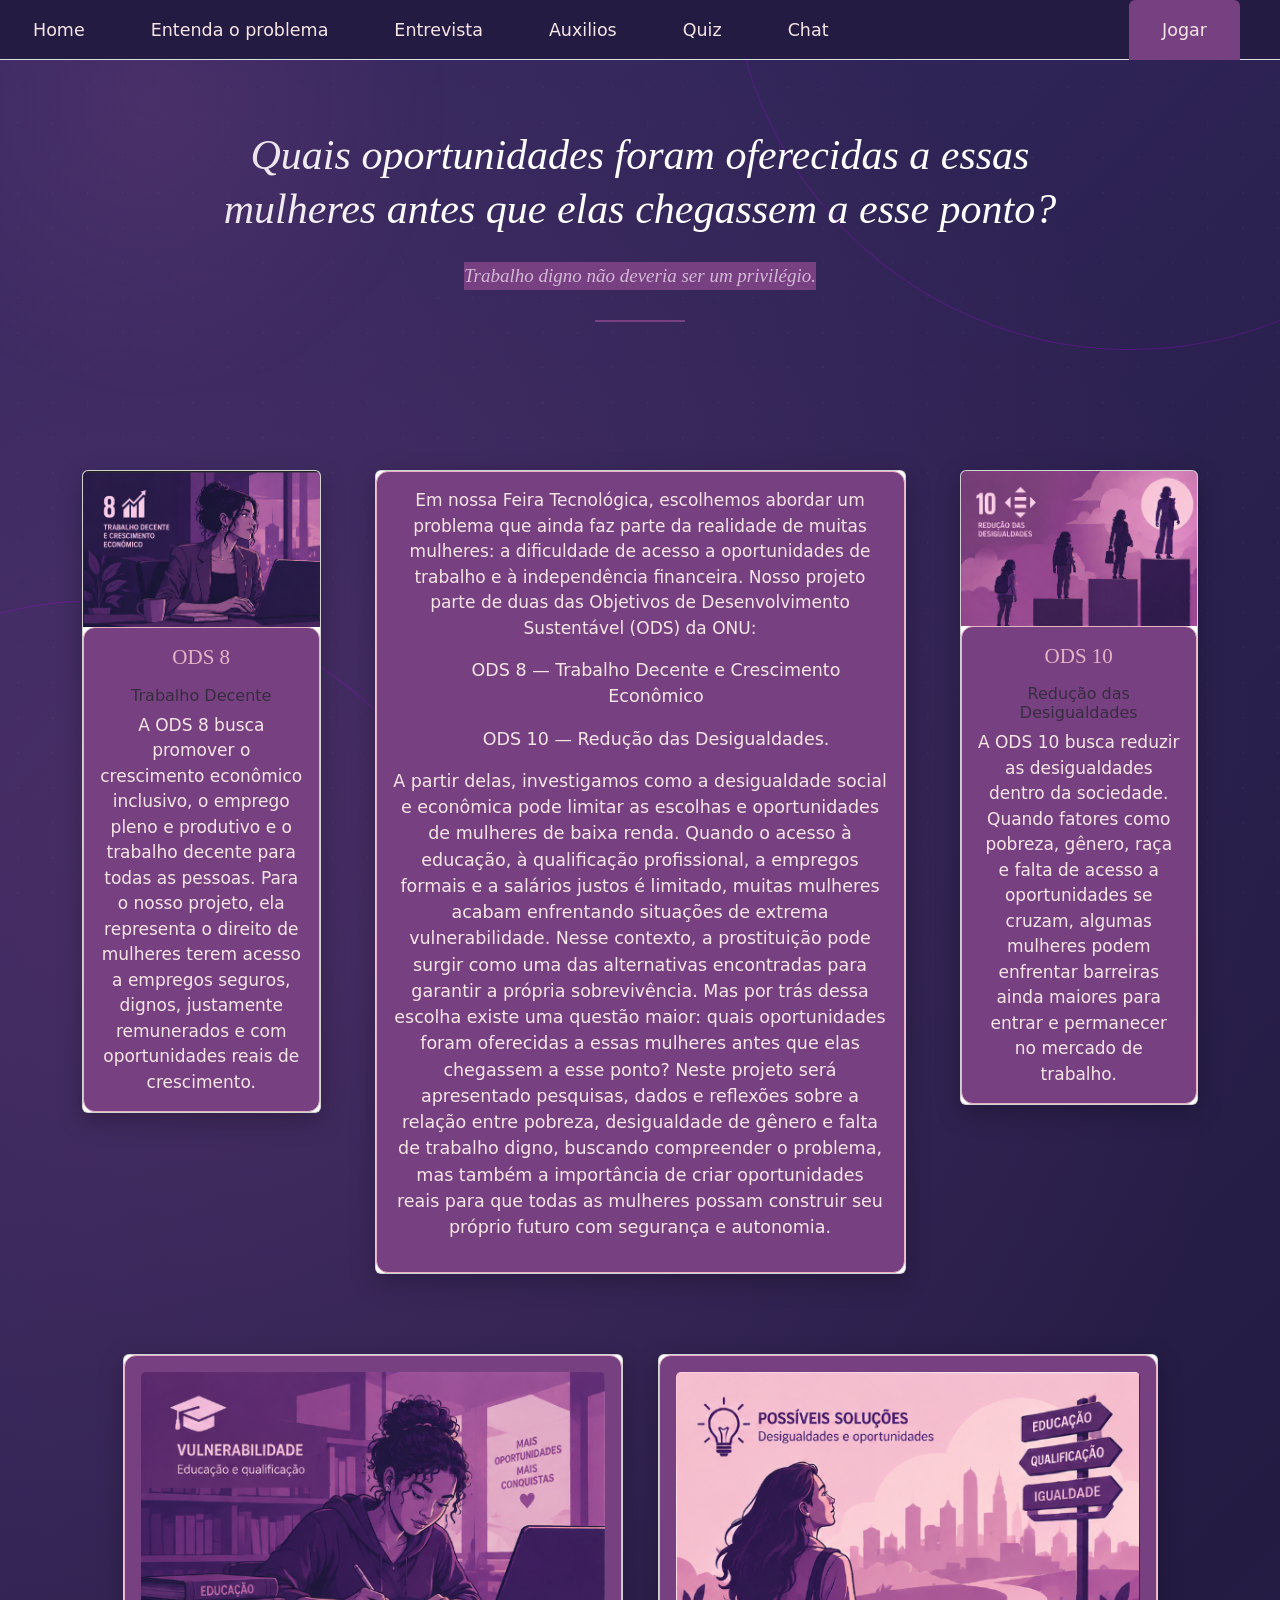
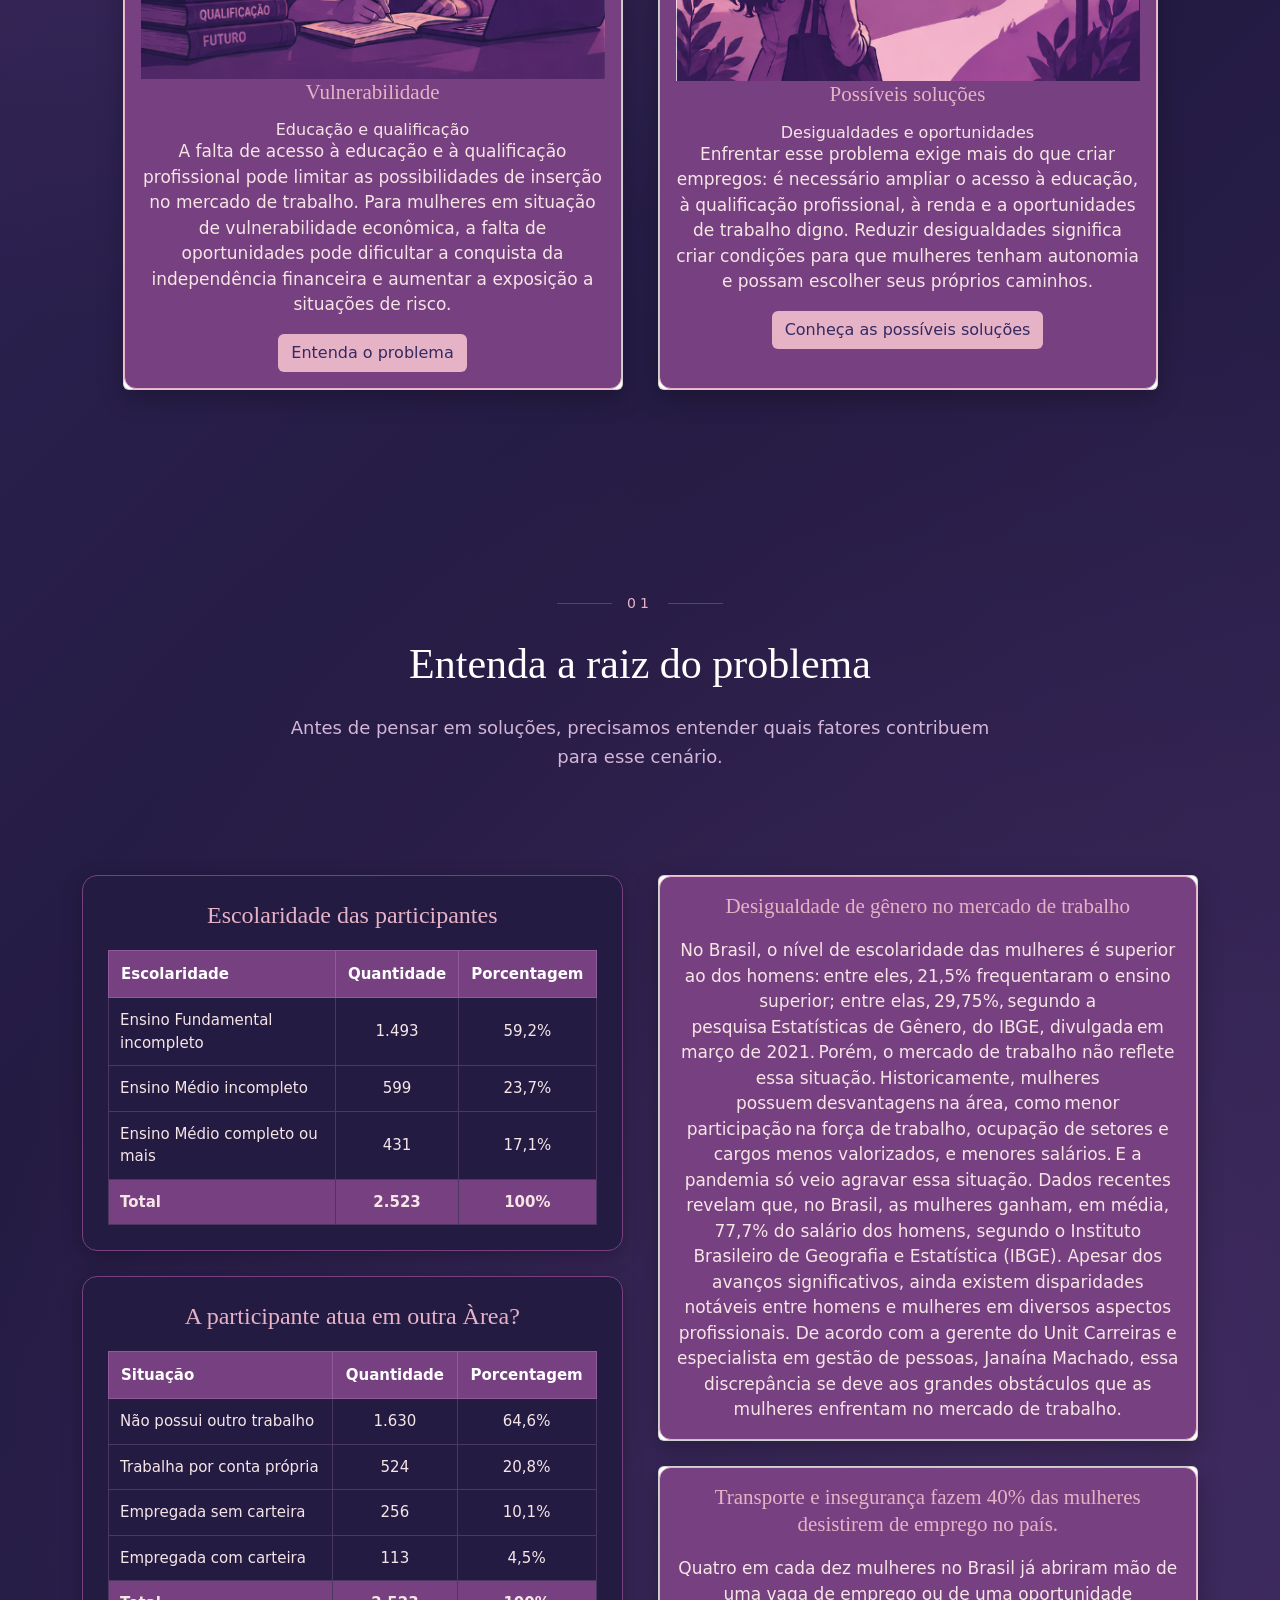
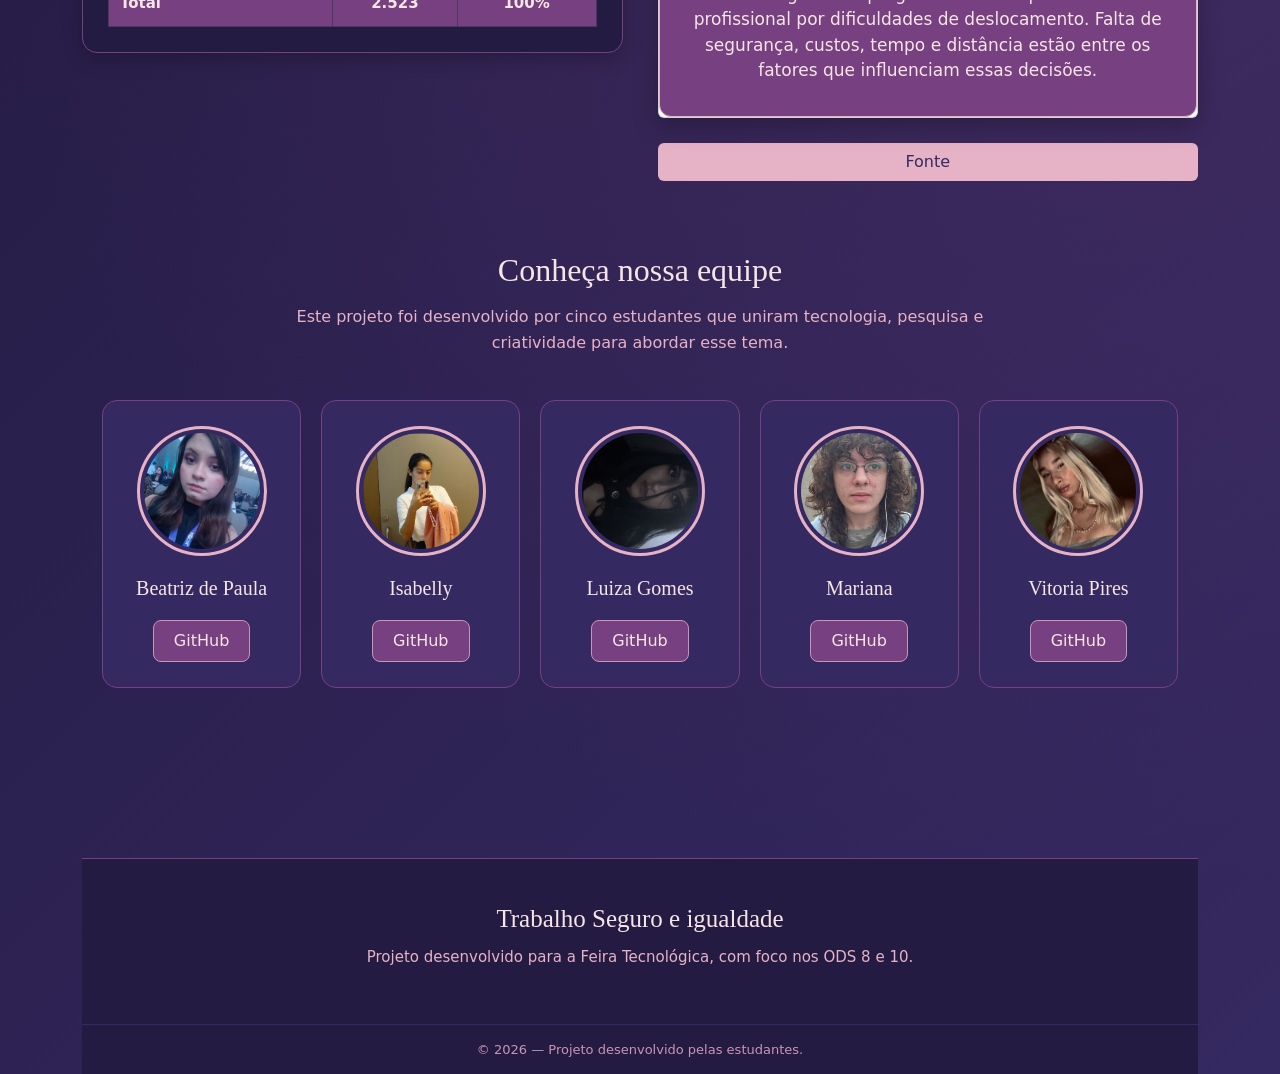
==== index.html @ 7e8d18e2 "finalizadochat" ====
<!DOCTYPE html>
<html lang="pt-BR">

<head>
    <meta charset="UTF-8">
    <meta name="viewport" content="width=device-width, initial-scale=1.0">
    <link href="https://cdn.jsdelivr.net/npm/bootstrap@5.3.8/dist/css/bootstrap.min.css" rel="stylesheet"
        integrity="sha384-sRIl4kxILFvY47J16cr9ZwB07vP4J8+LH7qKQnuqkuIAvNWLzeN8tE5YBujZqJLB" crossorigin="anonymous">
    <link rel="stylesheet" href="style.css">
    <title>Além da escolha</title>
    <link rel="shortcut icon" href="img/icon.png" type="image/x-icon">
</head>

<body>
    <!-- isso faz parte do bakcground-->
    <div class="background-lines"></div>
    <ul class="nav nav-tabs">
        <li class="nav-item">
            <a class="nav-link" aria-current="page" href="index.html">Home</a>
        </li>
        <li class="nav-item">
            <a class="nav-link" href="#entenda-problema"> Entenda o problema</a>
        </li>
        <li class="nav-item">
            <a class="nav-link" href="entrevista.html"> Entrevista</a>
        </li>
         <li class="nav-item">
            <a class="nav-link" href="auxilio.html"> Auxilios</a>
        </li>
        <li class="nav-item">
            <a class="nav-link" href="quiz.html">Quiz</a>
        </li>
        <li class="nav-item">
            <a class="nav-link" href="chat.php">Chat</a>
        </li>

        <a class=" nav-link btn-jogo" href="jogo.html">Jogar</a>
    </ul>

    <!--FRASE DE IMPACTO-->
    <section class="frase-impacto">

        <p>
            Quais oportunidades foram oferecidas a essas mulheres
            antes que elas chegassem a esse ponto?
        </p>

        <span>
            Trabalho digno não deveria ser um privilégio.
        </span>

    </section>


    <div class="container text-center marginup">
        <div class="row">
            <div class="col">

                <div class="card" style="width: 18rem;">
                    <img src="img/ods8.png" class="card-img-top" alt="...">
                    <div class="card-body">
                        <h5 class="card-title">ODS 8</h5>
                        <h6 class="card-subtitle mb-2 text-body-secondary"> Trabalho Decente</h6>
                        <p class="card-text">A ODS 8 busca promover o crescimento econômico inclusivo, o emprego pleno e
                            produtivo e o trabalho decente para todas as pessoas. Para o nosso projeto, ela representa o
                            direito de mulheres terem acesso a empregos seguros, dignos, justamente remunerados e com
                            oportunidades reais de crescimento.</p>
                    </div>
                </div>
            </div>
            <div class="col">

                <div class="card" style="width: 18rem;">
                    <img src="img/ods10.png" class="card-img-top" alt="...">
                    <div class="card-body">
                        <h5 class="card-title">ODS 10</h5>
                        <h6 class="card-subtitle mb-2 text-body-secondary"> Redução das Desigualdades</h6>
                        <p class="card-text">A ODS 10 busca reduzir as desigualdades dentro da sociedade. Quando fatores
                            como pobreza, gênero, raça e falta de acesso a oportunidades se cruzam, algumas mulheres
                            podem enfrentar barreiras ainda maiores para entrar e permanecer no mercado de trabalho.</p>
                    </div>
                </div>
            </div>

            <div class="col-6">
                <div class="card">
                    <div class="card-body">

                        <p class="card-text">

                            Em nossa Feira Tecnológica, escolhemos abordar um problema que ainda faz parte da realidade
                            de muitas mulheres: a dificuldade de acesso a oportunidades de trabalho e à independência
                            financeira.

                            Nosso projeto parte de duas das Objetivos de Desenvolvimento Sustentável (ODS) da ONU:
                        <ul>ODS 8 — Trabalho Decente e Crescimento Econômico</ul>
                        <ul> ODS 10 — Redução das Desigualdades.</ul>

                        A partir delas, investigamos como a desigualdade social e econômica pode limitar as escolhas e
                        oportunidades de mulheres de baixa renda.

                        Quando o acesso à educação, à qualificação profissional, a empregos formais e a salários justos
                        é limitado, muitas mulheres acabam enfrentando situações de extrema vulnerabilidade. Nesse
                        contexto, a prostituição pode surgir como uma das alternativas encontradas para garantir a
                        própria sobrevivência.

                        Mas por trás dessa escolha existe uma questão maior: quais oportunidades foram oferecidas a
                        essas mulheres antes que elas chegassem a esse ponto?

                        Neste projeto será apresentado pesquisas, dados e reflexões sobre a relação entre pobreza,
                        desigualdade de gênero e falta de trabalho digno, buscando compreender o problema, mas também a
                        importância de criar oportunidades reais para que todas as mulheres possam construir seu próprio
                        futuro com segurança e autonomia.

                        </p>

                    </div>
                </div>
            </div>
        </div>


        <section class="secao-problema"> <!-- CARDS ENTENDA O PROBLEMA -->

            <div class="problema-container">

                <div class="card card-problema">
                    <div class="card-body">
                        <img src="img/vulnerabilidade.png" class="card-img-top" alt="...">

                        <h5 class="card-title">
                            Vulnerabilidade
                        </h5>

                        <h6 class="card-subtitle">
                            Educação e qualificação
                        </h6>

                        <p class="card-text">
                            A falta de acesso à educação e à qualificação
                            profissional pode limitar as possibilidades de
                            inserção no mercado de trabalho.

                            Para mulheres em situação de vulnerabilidade
                            econômica, a falta de oportunidades pode dificultar
                            a conquista da independência financeira e aumentar
                            a exposição a situações de risco.
                        </p>

                        <a href="#entenda-problema" class="btn">Entenda o problema</a>

                    </div>
                </div>


                <div class="card card-problema">
                    <div class="card-body">
                        <img src="img/solução.png" class="card-img-top" alt="...">

                        <h5 class="card-title">
                            Possíveis soluções
                        </h5>

                        <h6 class="card-subtitle">
                            Desigualdades e oportunidades
                        </h6>

                        <p class="card-text">
                            Enfrentar esse problema exige mais do que criar
                            empregos: é necessário ampliar o acesso à educação,
                            à qualificação profissional, à renda e a oportunidades
                            de trabalho digno.

                            Reduzir desigualdades significa criar condições para
                            que mulheres tenham autonomia e possam escolher seus
                            próprios caminhos.
                        </p>
                        <a href="auxilio.html" class="btn">Conheça as possíveis soluções</a>

                    </div>
                </div>

            </div>

        </section>



        <section id="entenda-problema" class="inicio-problema">

            <div class="marcador-problema">
                <span>01</span>
            </div>

            <h2>Entenda a raiz do problema</h2>

            <p>
                Antes de pensar em soluções, precisamos entender
                quais fatores contribuem para esse cenário.
            </p>

        </section>

        <section class="entenda-problema">

            <div class="area-dados">

                <div class="tabelas-container">

                    <div class="tabela-dados">
                        <h3>Escolaridade das participantes</h3>

                        <table>
                            <thead>
                                <tr>
                                    <th>Escolaridade</th>
                                    <th>Quantidade</th>
                                    <th>Porcentagem</th>
                                </tr>
                            </thead>

                            <tbody>
                                <tr>
                                    <td>Ensino Fundamental incompleto</td>
                                    <td>1.493</td>
                                    <td>59,2%</td>
                                </tr>

                                <tr>
                                    <td>Ensino Médio incompleto</td>
                                    <td>599</td>
                                    <td>23,7%</td>
                                </tr>

                                <tr>
                                    <td>Ensino Médio completo ou mais</td>
                                    <td>431</td>
                                    <td>17,1%</td>
                                </tr>

                                <tr class="total">
                                    <td><strong>Total</strong></td>
                                    <td><strong>2.523</strong></td>
                                    <td><strong>100%</strong></td>
                                </tr>
                            </tbody>
                        </table>
                    </div>

                    <div class="tabela-dados">
                        <h3>A participante atua em outra Àrea?</h3>

                        <table>
                            <thead>
                                <tr>
                                    <th>Situação</th>
                                    <th>Quantidade</th>
                                    <th>Porcentagem</th>
                                </tr>
                            </thead>

                            <tbody>
                                <tr>
                                    <td>Não possui outro trabalho</td>
                                    <td>1.630</td>
                                    <td>64,6%</td>
                                </tr>

                                <tr>
                                    <td>Trabalha por conta própria</td>
                                    <td>524</td>
                                    <td>20,8%</td>
                                </tr>

                                <tr>
                                    <td>Empregada sem carteira</td>
                                    <td>256</td>
                                    <td>10,1%</td>
                                </tr>

                                <tr>
                                    <td>Empregada com carteira</td>
                                    <td>113</td>
                                    <td>4,5%</td>
                                </tr>

                                <tr class="total">
                                    <td><strong>Total</strong></td>
                                    <td><strong>2.523</strong></td>
                                    <td><strong>100%</strong></td>
                                </tr>
                            </tbody>
                        </table>

                    </div>


                </div>


                <div class="cards-container">

                    <div class="card">

                        <div class="card-body">
                            <h5 class="card-title">Desigualdade de gênero no mercado de trabalho</h5>
                            <p class="card-text">No Brasil, o nível de escolaridade das mulheres é superior ao dos homens: entre eles, 21,5% frequentaram o ensino superior; entre elas, 29,75%, segundo a pesquisa Estatísticas de Gênero, do IBGE, divulgada em março de 2021. Porém, o mercado de trabalho não reflete essa situação. Historicamente, mulheres possuem desvantagens na área, como menor participação na força de trabalho, ocupação de setores e cargos menos valorizados, e menores salários. E a pandemia só veio agravar essa situação. Dados recentes revelam que, no Brasil, as mulheres ganham, em média, 77,7% do salário dos homens, segundo o Instituto Brasileiro de Geografia e Estatística (IBGE). Apesar dos avanços significativos, ainda existem disparidades notáveis entre homens e mulheres em diversos aspectos profissionais. De acordo com a gerente do Unit Carreiras e especialista em gestão de pessoas, Janaína Machado, essa discrepância se deve aos grandes obstáculos que as mulheres enfrentam no mercado de trabalho.
                            </p>




                        </div>

                    </div>


                    <div class="card">

                        <div class="card-body">
                            <h5 class="card-title">Transporte e insegurança fazem 40% das mulheres desistirem de emprego no país.</h5>
                            <p class="card-text">
Quatro em cada dez mulheres no Brasil já abriram mão de uma vaga de emprego ou de uma oportunidade profissional por dificuldades de deslocamento. Falta de segurança, custos, tempo e distância estão entre os fatores que influenciam essas decisões.
                            </p>
                            <p class="card-text">
                                
                            </p>

                        </div>

                    </div>
                    <a class="btn"
                        href="https://feac.org.br/desigualdade-genero-mercado-trabalho/">Fonte</a>

                </div>

            </div>



        </section>

        <section class="devs">

            <div class="devs-titulo">
                <h2>Conheça nossa equipe</h2>
                <p>
                    Este projeto foi desenvolvido por cinco estudantes que uniram
                    tecnologia, pesquisa e criatividade para abordar esse tema.
                </p>
            </div>

            <div class="devs-container">

                <!-- DEV 1 -->
                <div class="dev-card">
                    <img src="img/bia.jpg" alt="">

                    <h3>Beatriz de Paula</h3>

                    <a href="https://github.com/biadepaulav" target="_blank" class="github-btn">
                        GitHub
                    </a>
                </div>



                <!-- DEV 2 -->
                <div class="dev-card">
                    <img src="img/belly.PNG" alt="">

                    <h3>Isabelly</h3>

                    <a href="https://github.com/isabellyBS" target="_blank" class="github-btn">
                        GitHub
                    </a>
                </div>


                <!-- DEV 3 -->
                <div class="dev-card">
                    <img src="img/eu.PNG" alt="">

                    <h3>Luiza Gomes</h3>

                    <a href="https://github.com/luizagomes1008" target="_blank" class="github-btn">
                        GitHub
                    </a>
                </div>


                <!-- DEV 4 -->
                <div class="dev-card">
                    <img src="img/1000113112.jpg" alt="">

                    <h3>Mariana</h3>

                    <a href="https://github.com/MariCSilva" target="_blank" class="github-btn">
                        GitHub
                    </a>
                </div>


                <!-- DEV 5 -->
                <div class="dev-card">
                    <img src="img/IMG_9722.jpeg" alt="">

                    <h3>Vitoria Pires</h3>

                    <a href="https://github.com/vihhpires" target="_blank" class="github-btn">
                        GitHub
                    </a>
                </div>


            </div>

        </section>

        <script src="https://cdn.jsdelivr.net/npm/bootstrap@5.3.8/dist/js/bootstrap.bundle.min.js"></script>
       
</body>
<footer class="footer">

    <div class="footer-conteudo">

        <h3>Trabalho Seguro e igualdade</h3>

        <p>
            Projeto desenvolvido para a Feira Tecnológica,
            com foco nos ODS 8 e 10.
        </p>



    </div>

    <div class="footer-final">
        <p>© 2026 — Projeto desenvolvido pelas estudantes.</p>
    </div>

</footer>

</html>
---- style.css ----
/* FRASE DE IMPACTO */
p.card-text{
    font-size: 17px !important;
}
.frase-impacto {
    font-family:Georgia, 'Times New Roman', Times, serif;
    font-style: italic;
    min-height: 50vh;

    display: flex;
    flex-direction: column;
    justify-content: center;
    align-items: center;

    text-align: center;
    padding: 40px 20px;

    animation: entrada 3.5s ease;
}

.frase-impacto p {
    max-width: 900px;

    font-size: 42px;
    line-height: 1.3;

    color: #ffffff;

    margin: 0;
}

.frase-impacto::after {
    content: "";

    width: 90px;
    height: 2px;

    background: #774181;

    margin-top: 30px;

    animation: linha 1.5s ease;
}

.entrevista{
    justify-content: center;
    align-items: center;
    padding-left: 23%;
    padding-top: 5%;
    width: 100%;
}

@keyframes entrada {

    from {
        opacity: 0;
        transform: translateY(40px);
    }

    to {
        opacity: 1;
        transform: translateY(0);
    }

}

@keyframes linha {

    from {
        width: 0;
        opacity: 0;
    }

    to {
        width: 90px;
        opacity: 1;
    }

}
.frase-impacto span {
    background-color: #774181;
    margin-top: 25px;

    font-size: 19px;
    color: #d4b6d8;

    opacity: 0;

    animation: aparecerSubtitulo 1s ease forwards;
    animation-delay: 0.8s;
}

@keyframes aparecerSubtitulo {

    from {
        opacity: 0;
    }

    to {
        opacity: 1;
    }

}

/*.......*/
/* =========================
   RESPONSIVIDADE DOS CARDS, OBS: TA TENSO MANO, O BOOTSTRAP DEIXAVA QUEBRAR, DEIXAVA UM GAP ENORME, ENTAO DEI IMPORTANCIA AOS ROW, SE FOR NECESARIO PODEM MUDAR MENINAS */

.row {
    display: grid;

    grid-template-columns: repeat(4, 1fr);

    gap: 30px;

    align-items: start;
}


/* Cards laterais */

.row > .col {
    width: 100%;
    display: flex;
    justify-content: center;
}


/* CARD CENTRAL */

.row > .col-6 {
    width: 100%;

    grid-column: 2 / 4;
    grid-row: 1 / 3;

    display: flex;
    justify-content: center;
}


/* Faz os cards ocuparem todo o espaço disponível */

.row > .col .card {
    width: 100% !important;
    max-width: 18rem;
}


/* Card central */

.row > .col-6 .card {
    width: 100% !important;
    max-width: 100%;
}


/* =========================
   TABLET
   ========================= */

@media (max-width: 1000px) {

    .row {
        grid-template-columns: repeat(2, 1fr);
        gap: 25px;
    }

    .row > .col-6 {
        grid-column: 1 / 3;
        grid-row: auto;
        order: -1;
    }

    .row > .col .card {
        max-width: 18rem;
    }

}


/* =========================
   CELULAR
   ========================= */

@media (max-width: 600px) {

    .container {
        width: 100%;
        padding-left: 15px;
        padding-right: 15px;
    }

    .row {
        display: flex;
        flex-direction: column;
        align-items: center;

        gap: 25px;
    }

    .row > .col,
    .row > .col-6 {
        width: 100%;
        display: flex;
        justify-content: center;
    }

    .row > .col-6 {
        order: -1;
    }

    .row > .col .card,
    .row > .col-6 .card {
        width: 100% !important;
        max-width: 400px;
    }

}
.first-color { 
	background: #352961; 
}
	
.second-color { 
	background: #774181; 
}

.third-color { 
	background: #e6b2c6; 
}

.fourth-color { 
	background: #f6e5e5; 
}

h5.card-title{
    font-family:Georgia, 'Times New Roman', Times, serif;
    color:#e6b2c6;
    
     font-size: 21px;

    line-height: 1.3;

    margin-bottom: 18px;
}
 /* SECAO ENTENDA OS PROBLEMAS */
.secao-problema {
    margin-top: 80px;
    text-align: center;
    padding-bottom: 80px;
}

.problema-container {
    display: flex;
    justify-content: center;
    gap: 35px;
    flex-wrap: wrap;
}

.card-problema {
    width: 500px;
}


.marginup{
    margin-top: 20px;
}
.card {
    color: #f6e5e5;
    box-shadow: 0 8px 25px rgba(0, 0, 0, 0.25);
    font-size: 17.5px;
    transition: 0.3s ease;
}
.card:hover {
    transform: translateY(-5px);

    box-shadow: 0 12px 30px rgba(0, 0, 0, 0.35);
}
.btn{
    background-color:#e6b2c6;
    color:#352961 ;
    transition: 0.3s ease;

}
.btn:hover {
    background-color:#f6e5e5!important;
    color:#352961 !important;
    transform: scale(01.1);


}
.card-body{
     background-color: #774181;
    color: #f6e5e5;

    border: 1px solid #e6b2c6;

    border-radius: 12px;
	/* background-color: #774181;
	color: #e6b2c6;
	border-style: double;
	border-color: #e6b2c6; */
}

/* NAV BAR */
.btn-jogo{
    margin-left: auto;
    margin-right: 40px;
    background: #774181;
    color: #f6e5e5;
    padding: 20px 30px;
    text-decoration: none;
    border-left: 1px solid #e6b2c6;
    
}
.nav {
    background-color: #241b43;
    font-size: 17.5px;
    --bs-nav-link-padding-x: 2rem;
    --bs-nav-link-padding-y: 1rem;
    --bs-nav-link-font-weight: ;
    --bs-nav-link-color: var(--bs-link-color);
    --bs-nav-link-hover-color: #e6b2c6;
    --bs-nav-link-disabled-color: var(--bs-secondary-color);
    display: flex;
    padding-left: 0;
    margin-bottom: 0;
    list-style: none;
    width: 100%;
    height: 60px;
    top: 0;
    position: fixed;
    z-index: 1000;
}

.nav-link{
	color: #f6e5e5;
	padding: var(--bs-nav-link-padding-y) var(--bs-nav-link-padding-x); /* olhar e arrumar essas variaveis pra botão n ficar estranho */
}

/* Meninas, pedi pro chat um background criativo e numa pegada mais séria, eu achei legal, oq acham?
daqui p baixo é o codigo no chat */


body {
    margin: 0;
    min-height: 100vh;
    background:
        radial-gradient(circle at 15% 20%, rgba(119, 65, 129, 0.35), transparent 30%),
        radial-gradient(circle at 85% 70%, rgba(119, 65, 129, 0.25), transparent 35%),
        linear-gradient(135deg, #352961 0%, #241b43 50%, #352961 100%);
    color: #fff;
    overflow-x: hidden;
    position: relative;
}

/* Textura e pontos no fundo */
body::before {
    content: "";
    position: fixed;
    inset: 0;
    pointer-events: none;

    background-image:
        radial-gradient(circle, rgba(255,255,255,0.12) 1px, transparent 1px);

    background-size: 35px 35px;
    opacity: 0.25;

    animation: movimentoPontos 18s linear infinite;
}

/* Brilho roxo que se movimenta */
body::after {
    content: "";
    position: fixed;
    width: 600px;
    height: 600px;
    border-radius: 50%;

    background: radial-gradient(
        circle,
        rgba(119, 65, 129, 0.25),
        transparent 70%
    );

    top: -200px;
    left: -150px;

    pointer-events: none;

    animation: brilho 12s ease-in-out infinite alternate;
}


/* Movimento discreto dos pontos */
@keyframes movimentoPontos {
    from {
        background-position: 0 0;
    }

    to {
        background-position: 70px 70px;
    }
}


/* Movimento do brilho */
@keyframes brilho {
    0% {
        transform: translate(0, 0) scale(1);
    }

    50% {
        transform: translate(250px, 180px) scale(1.15);
    }

    100% {
        transform: translate(500px, 50px) scale(0.9);
    }
}



.background-lines {
    position: fixed;
    inset: 0;
    pointer-events: none;
    overflow: hidden;
    z-index: 0;
}

.background-lines::before,
.background-lines::after {
    content: "";
    position: absolute;

    width: 800px;
    height: 800px;

    border: 1px solid rgba(195, 0, 255, 0.25);
    border-radius: 50%;

    transform: rotate(-25deg);

    animation: linhas 15s ease-in-out infinite alternate;
}

.background-lines::before {
    top: -450px;
    right: -250px;
}

.background-lines::after {
    bottom: -500px;
    left: -300px;
    animation-delay: -5s;
}

@keyframes linhas {
    from {
        transform: rotate(-25deg) scale(1);
    }

    to {
        transform: rotate(15deg) scale(1.2);
    }
}

/* =========================
   TABELAS DE DADOS
   ========================= */

.tabela-dados {
    width: 100%;
    background-color: #241b43;

    border: 1px solid #774181;
    border-radius: 15px;

    padding: 25px;

    box-sizing: border-box;

    box-shadow: 0 5px 20px rgba(0, 0, 0, 0.25);
}


/* Título da tabela */

.tabela-dados h3 {
    font-family: Georgia, 'Times New Roman', Times, serif;

    color: #e6b2c6;

    font-size: 24px;

    text-align: center;

    margin-top: 0;
    margin-bottom: 20px;
}


/* Tabela */

.tabela-dados table {
    width: 100%;

    border-collapse: collapse;

    color: #f6e5e5;

    font-size: 15px;
}


/* Cabeçalho */

.tabela-dados th {
    background-color: #774181;

    color: #ffffff;

    padding: 12px;

    text-align: center;

    border: 1px solid #8f5a99;
}


/* Células */

.tabela-dados td {
    padding: 11px;

    border: 1px solid #4b3760;

    text-align: center;
}


/* Primeira coluna alinhada à esquerda */

.tabela-dados td:first-child,
.tabela-dados th:first-child {
    text-align: left;
}


/* Efeito ao passar o mouse */

.tabela-dados tbody tr:hover {
    background-color: #352961;
}


/* Linha do total */

.tabela-dados .total {
    background-color: #774181;
}

.tabela-dados .total td {
    color: #f6e5e5;

    font-weight: bold;
}


/* Fonte */

.tabela-dados .fonte {
    color: #d4b6d8;

    font-size: 11px;

    line-height: 1.5;

    text-align: left;

    margin-top: 15px;
}


/* =========================
   ÁREA DAS TABELAS
   ========================= */

.tabelas-container {
    display: flex;

    flex-direction: column;

    gap: 25px;

    width: 100%;
}


/* =========================
   DESKTOP
   ========================= */

@media (min-width: 1001px) {

    .area-dados {
        display: grid;

        grid-template-columns: 1fr 1fr;

        gap: 35px;

        align-items: start;

        width: 100%;
    }

    .tabelas-container {
        grid-column: 1;
    }

    .cards-container {
        grid-column: 2;

        display: flex;

        flex-direction: column;

        gap: 25px;
    }

}


/* =========================
   TABLET
   ========================= */

@media (max-width: 1000px) {

    .area-dados {
        display: flex;

        flex-direction: column;

        gap: 30px;
    }

    .tabelas-container,
    .cards-container {
        width: 100%;
    }

}


/* =========================
   CELULAR
   ========================= */

@media (max-width: 600px) {

    .tabela-dados {
        padding: 18px;

        overflow-x: auto;
    }

    .tabela-dados table {
        min-width: 500px;

        font-size: 13px;
    }

    .tabela-dados th,
    .tabela-dados td {
        padding: 9px;
    }

    .tabela-dados h3 {
        font-size: 20px;
    }

}

/* =========================
   CABEÇALHO DA SEÇÃO
   ========================= */

.cabecalho-secao {
    width: 100%;
    max-width: 1100px;

    margin: 100px auto 60px;

    padding: 0 20px;

    box-sizing: border-box;

    text-align: center;
}


/* Número da seção */

.numero-secao {
    display: block;

    color: #e6b2c6;

    font-size: 14px;

    letter-spacing: 5px;

    margin-bottom: 15px;
}


/* Linha decorativa */

.linha-titulo {
    width: 65px;
    height: 2px;

    background-color: #774181;

    margin: 0 auto 25px;
}


/* Título */

.cabecalho-secao h2 {
    font-family: Georgia, 'Times New Roman', Times, serif;

    color: #ffffff;

    font-size: 38px;

    line-height: 1.2;

    margin: 0 0 20px;
}


/* Texto abaixo do título */

.cabecalho-secao p {
    max-width: 700px;

    margin: 0 auto;

    color: #d4b6d8;

    font-size: 17px;

    line-height: 1.6;
}
/* =========================
   INÍCIO — ENTENDA O PROBLEMA
   ========================= */

.inicio-problema {
    min-height: 45vh;

    display: flex;
    flex-direction: column;

    justify-content: center;
    align-items: center;

    text-align: center;

    padding: 70px 20px 50px;

    box-sizing: border-box;

    animation: aparecer-problema 1.5s ease;
}


/* =========================
   MARCADOR 01
   ========================= */

.marcador-problema {
    display: flex;

    align-items: center;
    justify-content: center;

    gap: 15px;

    margin-bottom: 25px;
}


.marcador-problema::before,
.marcador-problema::after {
    content: "";

    width: 55px;
    height: 1px;

    background-color: #774181;

    opacity: 0.8;
}


.marcador-problema span {
    color: #e6b2c6;

    font-size: 14px;

    letter-spacing: 4px;
}


/* =========================
   TÍTULO
   ========================= */

.inicio-problema h2 {
    font-family: Georgia, 'Times New Roman', Times, serif;

    font-size: 42px;

    font-weight: normal;

    color: #ffffff;

    margin: 0;

    animation: titulo-problema 2s ease;
}


/* =========================
   TEXTO
   ========================= */

.inicio-problema p {
    max-width: 700px;

    margin: 25px auto 0;

    color: #d4b6d8;

    font-size: 18px;

    line-height: 1.6;

    animation: texto-problema 2s ease;
}


/* =========================
   ANIMAÇÕES
   ========================= */

@keyframes aparecer-problema {

    from {
        opacity: 0;
    }

    to {
        opacity: 1;
    }

}


@keyframes titulo-problema {

    from {
        opacity: 0;
        transform: translateY(25px);
    }

    to {
        opacity: 1;
        transform: translateY(0);
    }

}


@keyframes texto-problema {

    from {
        opacity: 0;
        transform: translateY(15px);
    }

    to {
        opacity: 1;
        transform: translateY(0);
    }

}
.marcador-problema::before,
.marcador-problema::after {
    content: "";

    width: 55px;
    height: 1px;

    background-color: #774181;

    opacity: 0.8;

    animation: linha-brilho 3s ease-in-out infinite;
}


@keyframes linha-brilho {

    0%,
    100% {
        opacity: 0.4;
        width: 45px;
    }

    50% {
        opacity: 1;
        width: 65px;
    }

}
.cards-ajuda {
    display: grid;
    grid-template-columns: 1fr 1fr;
    gap: 30px;
    width: 100%;
    max-width: 900px;
    margin: 40px auto;
}

.card-ajuda {
    width: 100%;
    min-height: 280px;
    background-color: #774181;
    border: 1px solid #e6b2c6;
    border-radius: 15px;
    box-shadow: 0 8px 25px rgba(0, 0, 0, 0.25);
    transition: 0.3s ease;
}

.card-ajuda:hover {
    transform: translateY(-6px);
    box-shadow: 0 12px 30px rgba(0, 0, 0, 0.35);
}

.card-ajuda .card-body {
    background-color: #774181;
    color: #f6e5e5;
    border: 1px solid #e6b2c6;
    border-radius: 12px;
    display: flex;
    flex-direction: column;
    align-items: center;
    justify-content: center;
    text-align: center;
    padding: 30px;
}

.card-ajuda .card-title {
    font-family: Georgia, 'Times New Roman', Times, serif;
    color: #ffffff;
    font-size: 24px;
    margin-bottom: 20px;
}

.card-ajuda .card-text {
    color: #f6e5e5;
    line-height: 1.6;
    margin-bottom: 25px;
}

.card-ajuda .btn {
    background-color: #352961;
    color: #e6b2c6;
    border: 1px solid #e6b2c6;
    padding: 10px 25px;
    transition: 0.3s ease;
}

.card-ajuda .btn:hover {
    background-color: #e6b2c6 !important;
    color: #352961 !important;
    transform: translateY(-3px);
}
/* div.modal-body{
     background-color: #774181 ;
    border: 5px solid #352961;
    color: #f6e5e5;
}
div.modal-footer{
    background-color: #774181 ;
}
div.modal-header{
    background-color: #774181 ;
    font-size: medium;
    font-family: 'Times New Roman', Times, serif;
    color: #ffffff;
}
.first-color { 
	background: #352961; 
}
	
.second-color { 
	background: #774181; 
}

.third-color { 
	background: #e6b2c6; 
}

.fourth-color { 
	background: #f6e5e5; 
} */
 /* =========================
   MODAL
   ========================= */

.modal-content {
    background-color: #352961;
    border: 1px solid #c995b5;
    border-radius: 12px;
    overflow: hidden;
}

/* CABEÇALHO */

div.modal-header {
    background-color: #c995b5;
    color: #241b43;
    border-bottom: 1px solid #774181;
    padding: 20px 25px;
}

div.modal-header .modal-title {
    font-family: Georgia, 'Times New Roman', Times, serif;
    font-size: 23px;
    color: #f6e5e5;
}

/* BOTÃO X */

.modal-header .btn-close {
    filter: invert(1);
}

/* ==========================================
   SEÇÃO DE APOIOS
========================================== */

.secao-apoios {
    width: 100%;
    padding: 80px 6%;
    box-sizing: border-box;
}


/* ==========================================
   GRID
========================================== */

.grid-apoios {
    max-width: 1200px;
    margin: 45px auto 0;

    display: flex;
    justify-content: center;
    align-items: flex-start;

    flex-wrap: wrap;
    gap: 30px;
}

.card-apoio {
    width: calc((100% - 60px) / 3);
    text-align: center;
}

/* ==========================================
   CARD
========================================== */

.card-apoio {
    text-align: center;
}


/* ==========================================
   IMAGEM
========================================== */

.imagem-card {
    position: relative;

    width: 100%;
    height: 300px;

    overflow: hidden;

    border-radius: 22px;

    border: 2px solid #e6b2c6;

    box-shadow:
        0 12px 30px rgba(36, 27, 67, 0.25);

    transition: 0.35s ease;
}


/* IMAGEM */

.imagem-card img {
    width: 100%;
    height: 100%;

    object-fit: cover;

    display: block;

    transition: 0.4s ease;
}


/* ==========================================
   DEGRADÊ SOBRE A IMAGEM
========================================== */

.imagem-card::after {
    content: "";

    position: absolute;

    inset: 0;

    background: linear-gradient(
        transparent 45%,
        rgba(36, 27, 67, 0.88) 100%
    );

    pointer-events: none;
}


/* ==========================================
   NOME
========================================== */

.nome-card {
    position: absolute;

    bottom: 0;
    left: 0;

    width: 100%;

    padding: 25px 15px 20px;

    box-sizing: border-box;

    z-index: 2;
}


.nome-card h3 {
    margin: 0;

    color: #f6e5e5;

    font-family: Georgia, serif;

    font-size: 24px;

    text-shadow:
        0 2px 8px rgba(0, 0, 0, 0.4);
}


/* ==========================================
   HOVER
========================================== */

.card-apoio:hover .imagem-card {
    transform: translateY(-6px);

    border-color: #e6b2c6;

    box-shadow:
        0 18px 40px rgba(36, 27, 67, 0.35);
}


.card-apoio:hover .imagem-card img {
    transform: scale(1.06);
}


/* ==========================================
   BOTÃO SAIBA MAIS
========================================== */

.botao-modal {
    margin-top: 15px;

    border: none;

    background: #e6b2c6;

    color: #352961;

    padding: 11px 22px;

    border-radius: 25px;

    font-family: Arial, sans-serif;

    font-size: 12px;

    font-weight: bold;

    cursor: pointer;

    transition: 0.25s ease;
}


.botao-modal:hover {
    background: #f6e5e5;

    transform: translateY(-2px);

    box-shadow:
        0 5px 15px rgba(36, 27, 67, 0.20);
}

/* ==========================================
   MODAIS
========================================== */

.modal-apoio {
    position: fixed;

    inset: 0;

    z-index: 9999;

    background: rgba(36, 27, 67, 0.80);

    display: flex;

    justify-content: center;
    align-items: center;

    padding: 20px;

    box-sizing: border-box;

    opacity: 0;
    visibility: hidden;

    transition: 0.3s ease;
}


/* MODAL ABERTA */

.modal-apoio.aberta {
    opacity: 1;
    visibility: visible;
}


/* ==========================================
   CAIXA DA MODAL
========================================== */

.conteudo-modal {
    position: relative;

    width: 100%;
    max-width: 600px;

    max-height: 85vh;

    overflow-y: auto;

    background: #f6e5e5;

    color: #352961;

    border-radius: 25px;

    padding: 35px;

    box-sizing: border-box;

    box-shadow:
        0 20px 60px rgba(20, 12, 40, 0.5);

    transform: translateY(25px);

    transition: 0.3s ease;
}


.modal-apoio.aberta .conteudo-modal {
    transform: translateY(0);
}


/* ==========================================
   IMAGEM
========================================== */

.modal-imagem {
    width: 100%;
    height: 180px;

    overflow: hidden;

    border-radius: 17px;

    margin-bottom: 22px;
}


.modal-imagem img {
    width: 100%;
    height: 100%;

    object-fit: cover;
}


/* ==========================================
   TÍTULO
========================================== */

.conteudo-modal h2 {
    font-family: Georgia, serif;

    color: #352961;

    font-size: 30px;

    margin: 0 0 20px;
}


.conteudo-modal h3 {
    font-family: Georgia, serif;

    color: #774181;

    font-size: 18px;

    margin-top: 25px;
}


.conteudo-modal p,
.conteudo-modal li {
    font-family: Arial, sans-serif;

    font-size: 14px;

    line-height: 1.7;
}


/* ==========================================
   BOTÃO FECHAR
========================================== */

.fechar-modal {
    position: absolute;

    top: 12px;
    right: 15px;

    width: 35px;
    height: 35px;

    border: none;

    border-radius: 50%;

    background: #e6b2c6;

    color: #352961;

    font-size: 25px;

    cursor: pointer;

    z-index: 2;

    transition: 0.2s ease;
}


.fechar-modal:hover {
    background: #774181;

    color: white;

    transform: rotate(90deg);
}

@media (max-width: 900px) {

    .grid-apoios {
        grid-template-columns: repeat(2, 1fr);
    }

}


@media (max-width: 600px) {

    .secao-apoios {
        padding: 60px 5%;
    }

    .grid-apoios {
        grid-template-columns: 1fr;
    }

    .imagem-card {
        height: 280px;
    }

}

/* CORPO */

div.modal-body {
    background-color: #ffe9f1;
    color: #774181;
    border: none;
    padding: 30px;
    font-size: 17px;
    line-height: 1.7;
}

div.modal-body p {
    margin-bottom: 18px;
}

.texto-alternativas {
    max-width: 900px;
    margin: 30px auto 10px;
    text-align: center;
    color: #fefdff;
}

.texto-alternativas p {
    font-family: Arial, sans-serif;
    font-size: 16px;
    line-height: 1.7;
    margin-bottom: 15px;
}

.sem-online {
    grid-column: 1 / -1;
    text-align: center;
    font-family: Arial, sans-serif;
    color: #f6e5e5;
    padding: 20px;
}



/* RODAPÉ */

div.modal-footer {
    background-color: #c995b5 ;
    border-top: 1px solid #774181;
    padding: 15px 25px;
}


/* BOTÕES DO MODAL */

div.modal-footer .btn {
    background-color: #774181;
    color: #f6e5e5;
    border: 1px solid #c995b5;
    padding: 9px 20px;
    transition: 0.3s ease;
}

div.modal-footer .btn:hover {
    background-color: #352961 !important;
    color: #d4b6d8 !important;
}
.imagem-modal {
    width: 60%;
    max-width: 250px;
    display: block;
    margin: 20px auto;
    border: 2px solid #774181;
    border-radius: 20px;
    padding: 5px;
}
.devs {
    width: 100%;
    padding: 70px 20px;
    box-sizing: border-box;
    text-align: center;
}

.devs-titulo h2 {
    color: #f6e5e5;
    font-family: Georgia, 'Times New Roman', serif;
    font-size: 32px;
    margin-bottom: 15px;
}

.devs-titulo p {
    color: #e6b2c6;
    max-width: 700px;
    margin: 0 auto 45px;
    line-height: 1.6;
    font-size: 16px;
}


/* CARDS */

.devs-container {
    display: grid;
    grid-template-columns: repeat(5, 1fr);
    gap: 20px;
    max-width: 1200px;
    margin: 0 auto;
}

.dev-card {
    background-color: #352961;
    border: 1px solid #774181;
    border-radius: 15px;
    padding: 25px 15px;
    box-sizing: border-box;
    transition: 0.3s ease;
}

.dev-card:hover {
    transform: translateY(-7px);
    border-color: #c995b5;
    box-shadow: 0 8px 25px rgba(0, 0, 0, 0.3);
}


/* FOTOS */

.dev-card img {
    width: 130px;
    height: 130px;
    object-fit: cover;
    border-radius: 50%;
    border: 3px solid #e6b2c6;
    padding: 4px;
    box-sizing: border-box;
    margin-bottom: 15px;
}


/* NOME */

.dev-card h3 {
    color: #f6e5e5;
    font-family: Georgia, 'Times New Roman', serif;
    font-size: 20px;
    margin: 5px 0 20px;
}


/* BOTÃO GITHUB */

.github-btn {
    display: inline-block;
    text-decoration: none;
    background-color: #774181;
    color: #f6e5e5;
    border: 1px solid #c995b5;
    border-radius: 8px;
    padding: 8px 20px;
    transition: 0.3s ease;
}

.github-btn:hover {
    background-color: #c995b5;
    color: #241b43;
}


/* TABLET */

@media (max-width: 1000px) {

    .devs-container {
        grid-template-columns: repeat(3, 1fr);
    }

}


/* CELULAR */

@media (max-width: 650px) {

    .devs-container {
        grid-template-columns: 1fr 1fr;
        gap: 15px;
    }

}


/* CELULAR PEQUENO */

@media (max-width: 450px) {

    .devs-container {
        grid-template-columns: 1fr;
    }

}
.footer {
    background-color: #241b43;
    color: #f6e5e5;
    margin-top: 100px;
    border-top: 1px solid #774181;
}

.footer-conteudo {
    max-width: 1000px;
    margin: auto;
    padding: 45px 20px 30px;
    text-align: center;
}

.footer-conteudo h3 {
    font-family: Georgia, 'Times New Roman', serif;
    font-size: 25px;
    color: #f6e5e5;
    margin-bottom: 12px;
}

.footer-conteudo p {
    color: #e6b2c6;
    font-size: 15px;
    margin-bottom: 25px;
}



.footer-links a {
    color: #e6b2c6;
    text-decoration: none;
    transition: 0.3s ease;
}

.footer-links a:hover {
    color: #c995b5;
}

.footer-final {
    border-top: 1px solid #352961;
    padding: 15px 20px;
    text-align: center;
}

.footer-final p {
    margin: 0;
    color: #c995b5;
    font-size: 13px;
}

/* ==========================================
   ATENDIMENTOS ONLINE
========================================== */

.lista-online {
    max-width: 1200px;
    margin: 35px auto 0;
    display: grid;
    grid-template-columns: repeat(3, 1fr);
    gap: 25px;
}

.card-online {
    background: #f6e5e5;
    border: 2px solid #e6b2c6;
    border-radius: 20px;
    padding: 25px;
    box-sizing: border-box;
    color: #352961;
    box-shadow: 0 10px 25px rgba(36, 27, 67, 0.20);
    transition: 0.3s ease;
}

.card-online:hover {
    transform: translateY(-5px);
    box-shadow: 0 15px 30px rgba(36, 27, 67, 0.30);
}

.categoria-online {
    display: inline-block;
    background: #774181;
    color: white;
    padding: 6px 12px;
    border-radius: 20px;
    font-size: 12px;
    margin-bottom: 12px;
}

.card-online h4 {
    font-family: Georgia, serif;
    color: #352961;
    font-size: 21px;
    margin: 5px 0 12px;
}

.card-online p {
    font-family: Arial, sans-serif;
    font-size: 14px;
    line-height: 1.6;
    margin-bottom: 20px;
}

.botao-online {
    display: inline-block;
    background: #774181;
    color: white;
    text-decoration: none;
    padding: 10px 18px;
    border-radius: 22px;
    font-family: Arial, sans-serif;
    font-size: 13px;
    font-weight: bold;
    transition: 0.25s ease;
}

.botao-online:hover {
    background: #352961;
    transform: translateY(-2px);
}

@media (max-width: 900px) {
    .lista-online {
        grid-template-columns: repeat(2, 1fr);
    }
}

@media (max-width: 600px) {
    .lista-online {
        grid-template-columns: 1fr;
    }
}
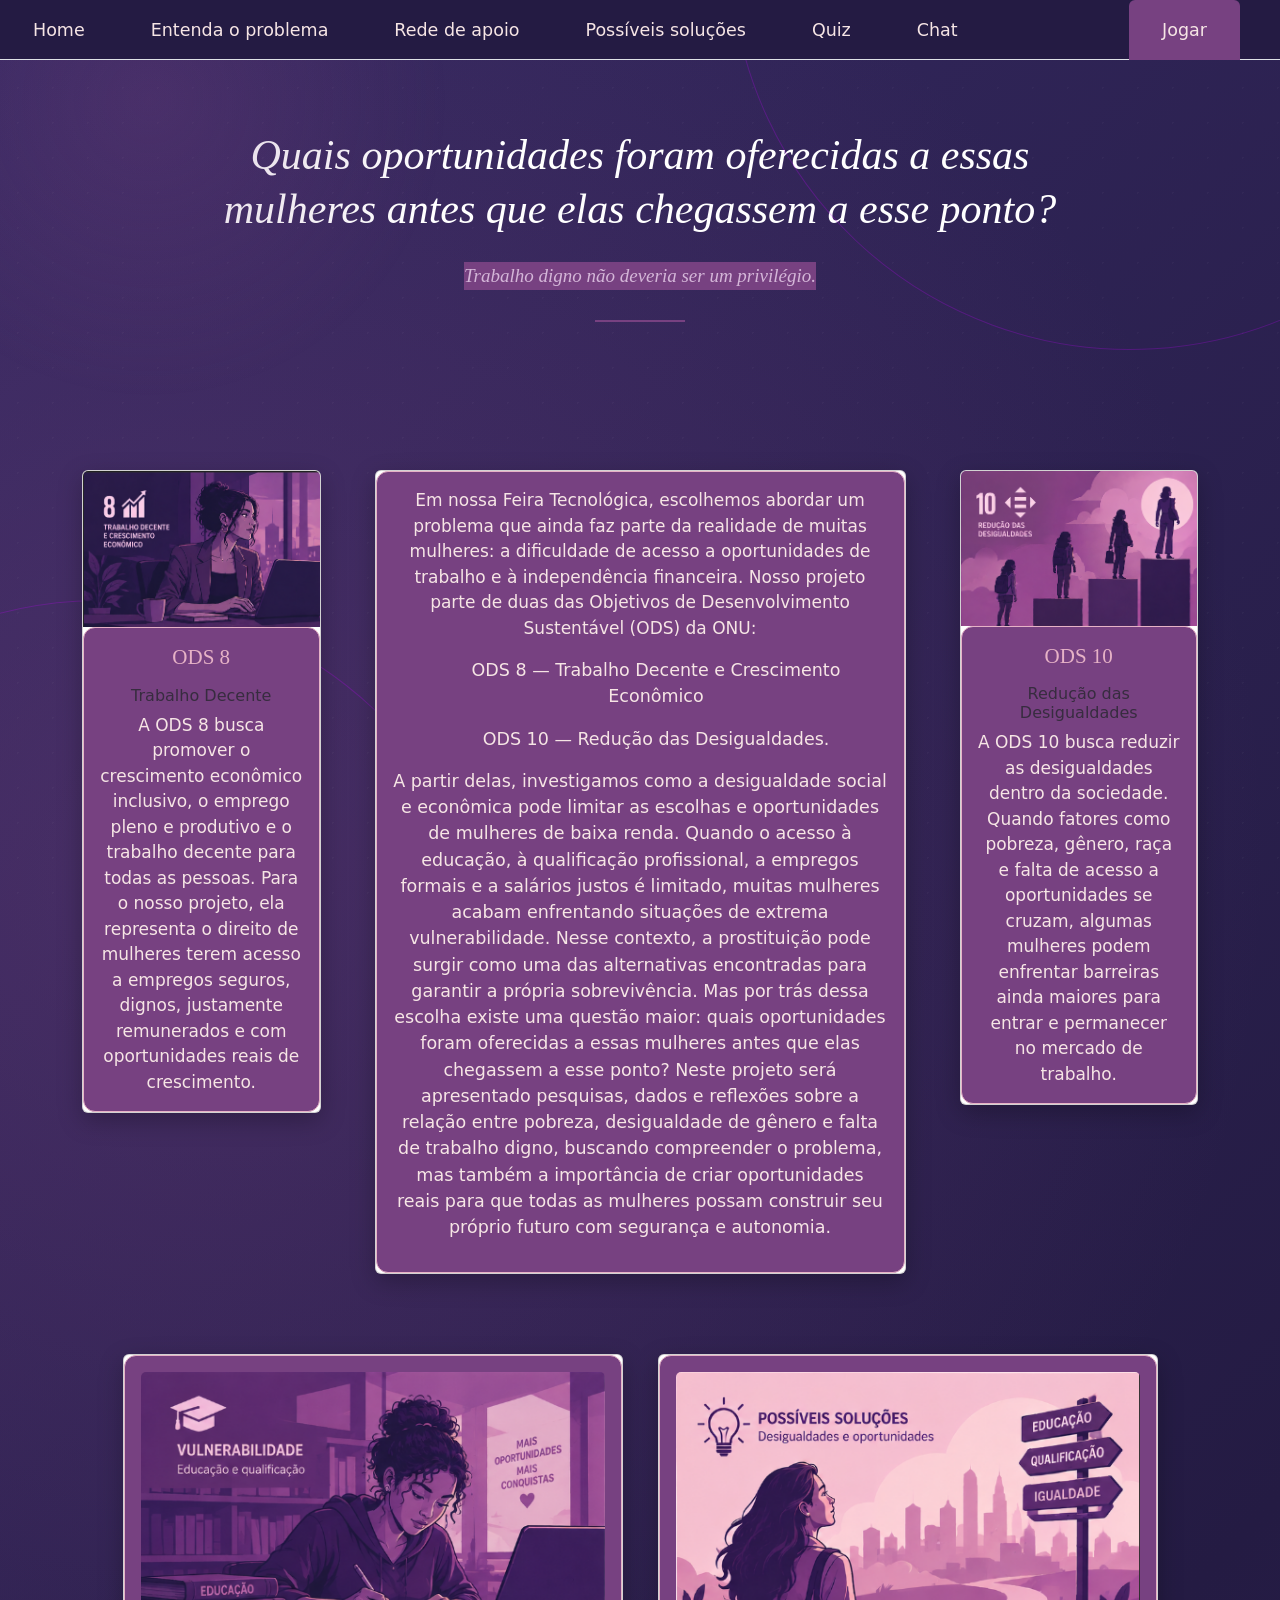
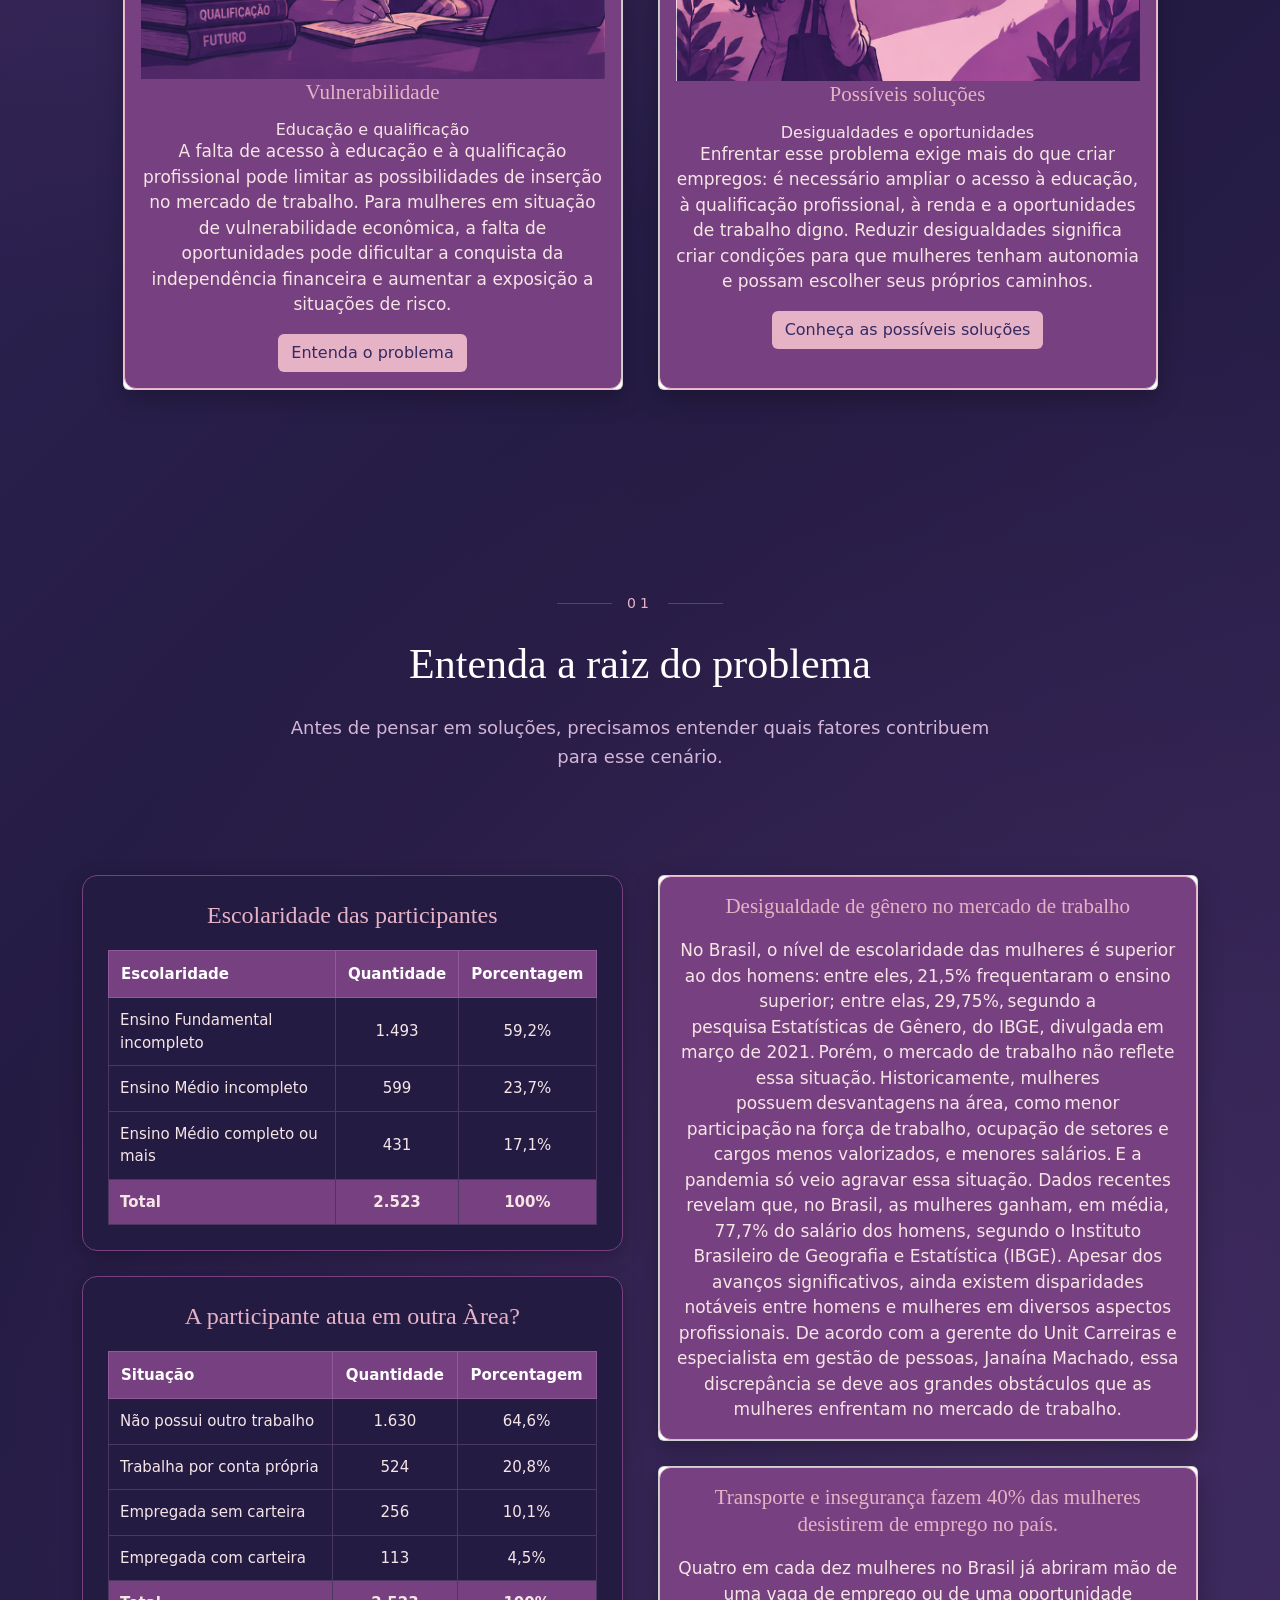
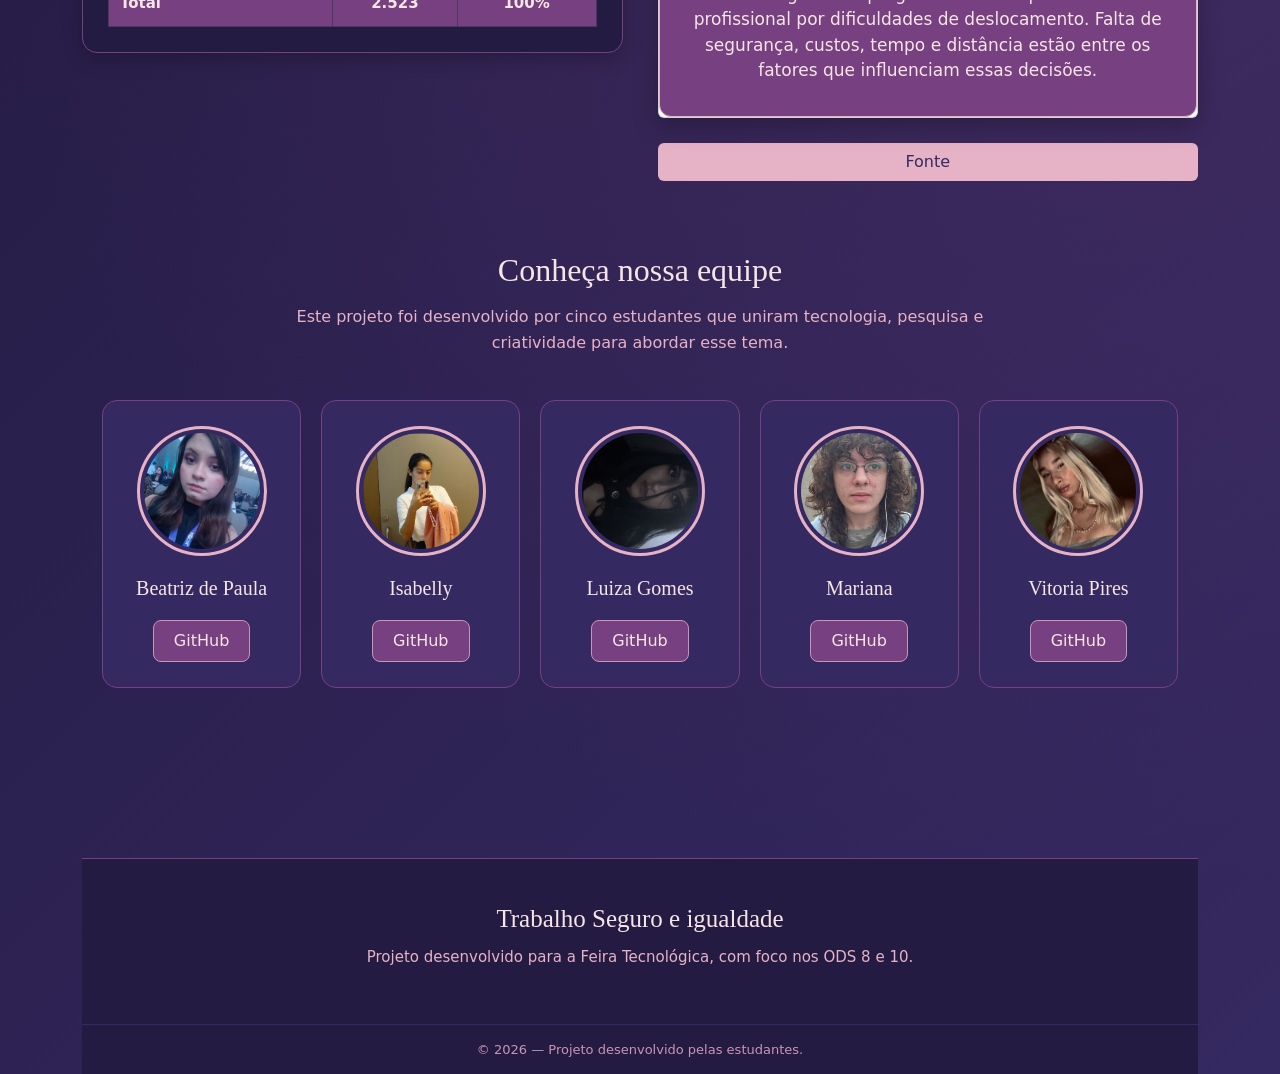
==== commit 0bb25f8e: "Add files via upload" ====
--- a/index.html
+++ b/index.html
@@ -21,11 +21,14 @@
         <li class="nav-item">
             <a class="nav-link" href="#entenda-problema"> Entenda o problema</a>
         </li>
-        <li class="nav-item">
+        <!-- <li class="nav-item">
             <a class="nav-link" href="entrevista.html"> Entrevista</a>
-        </li>
-         <li class="nav-item">
-            <a class="nav-link" href="auxilio.html"> Auxilios</a>
+        </li> -->
+        <li class="nav-item">
+            <a class="nav-link" href="auxilio.html#rede-apoio"> Rede de apoio</a>
+        </li>
+        <li class="nav-item">
+            <a class="nav-link" href="auxilio.html#alternativas">Possíveis soluções</a>
         </li>
         <li class="nav-item">
             <a class="nav-link" href="quiz.html">Quiz</a>
--- a/style.css
+++ b/style.css
@@ -48,7 +48,12 @@
     padding-left: 23%;
     padding-top: 5%;
     width: 100%;
-}
+    margin-top: 10%;
+    padding-left: 15%;
+   
+}
+
+
 
 @keyframes entrada {
 
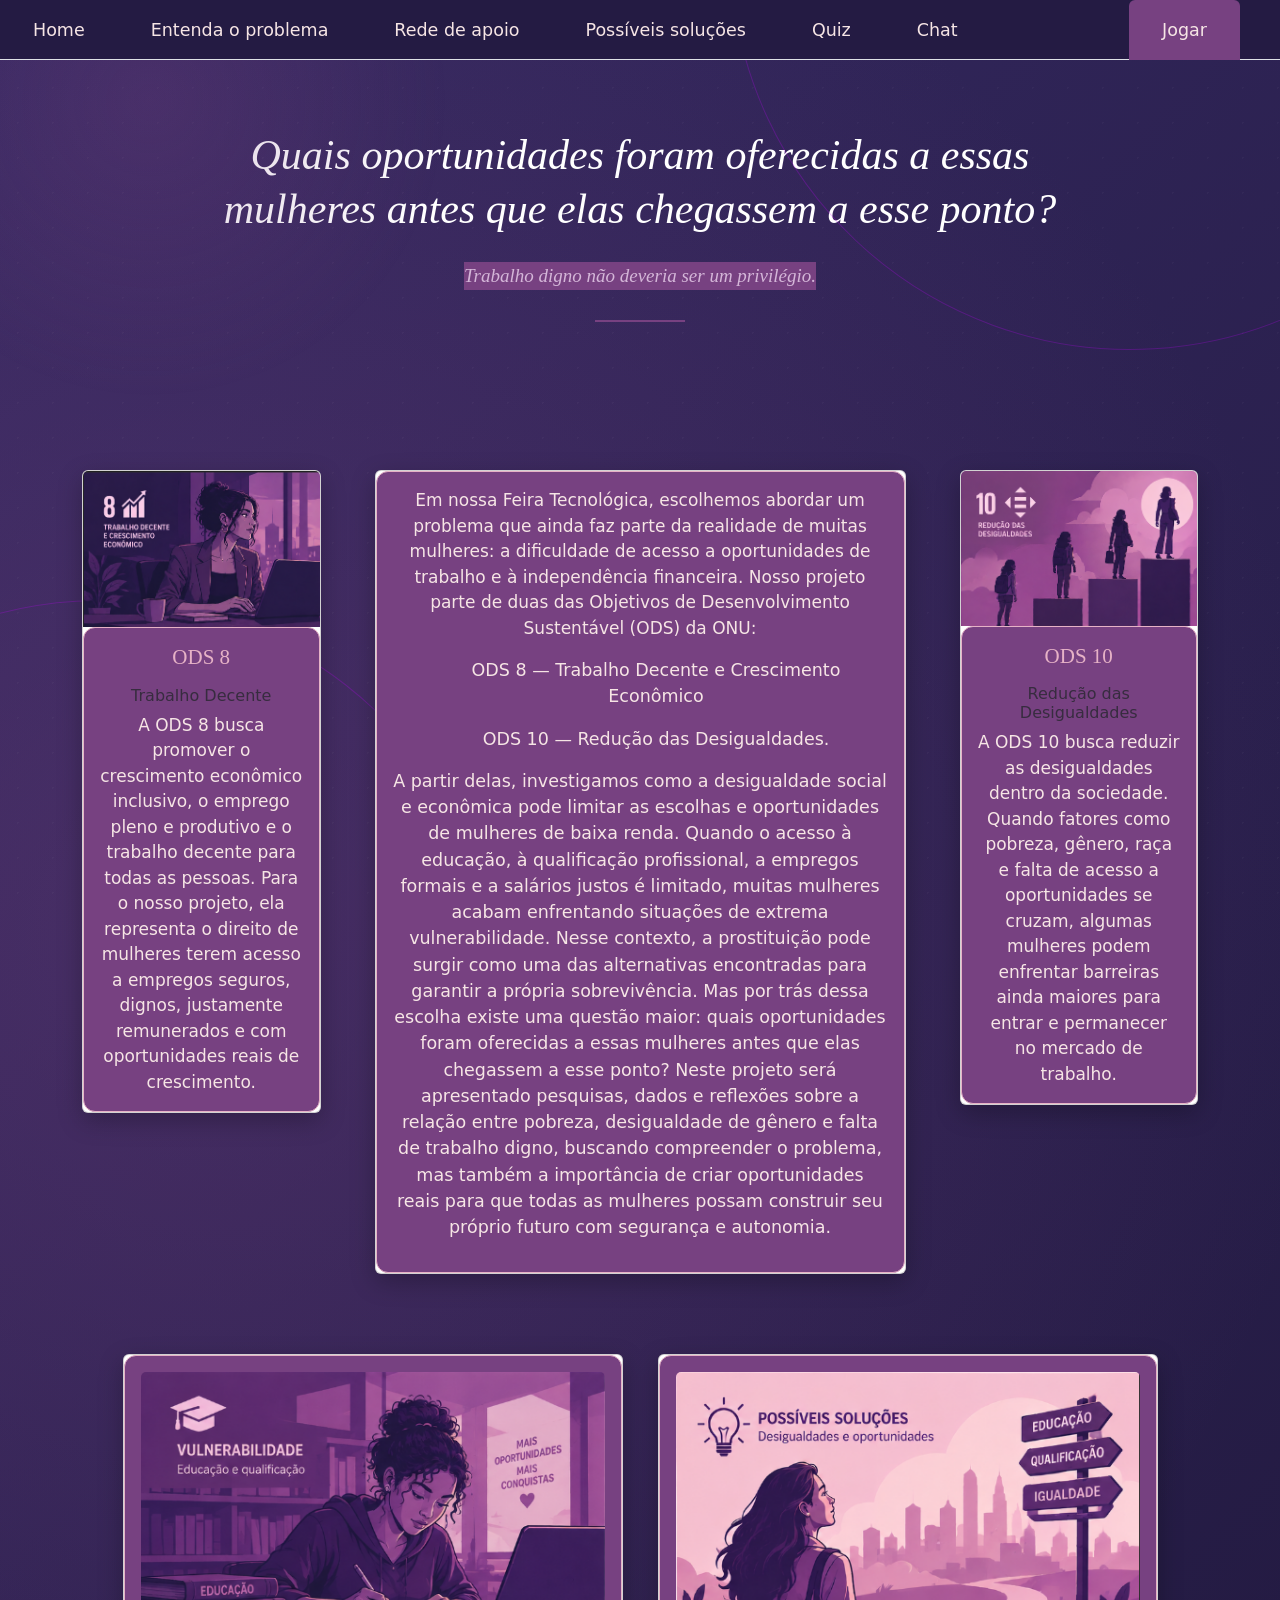
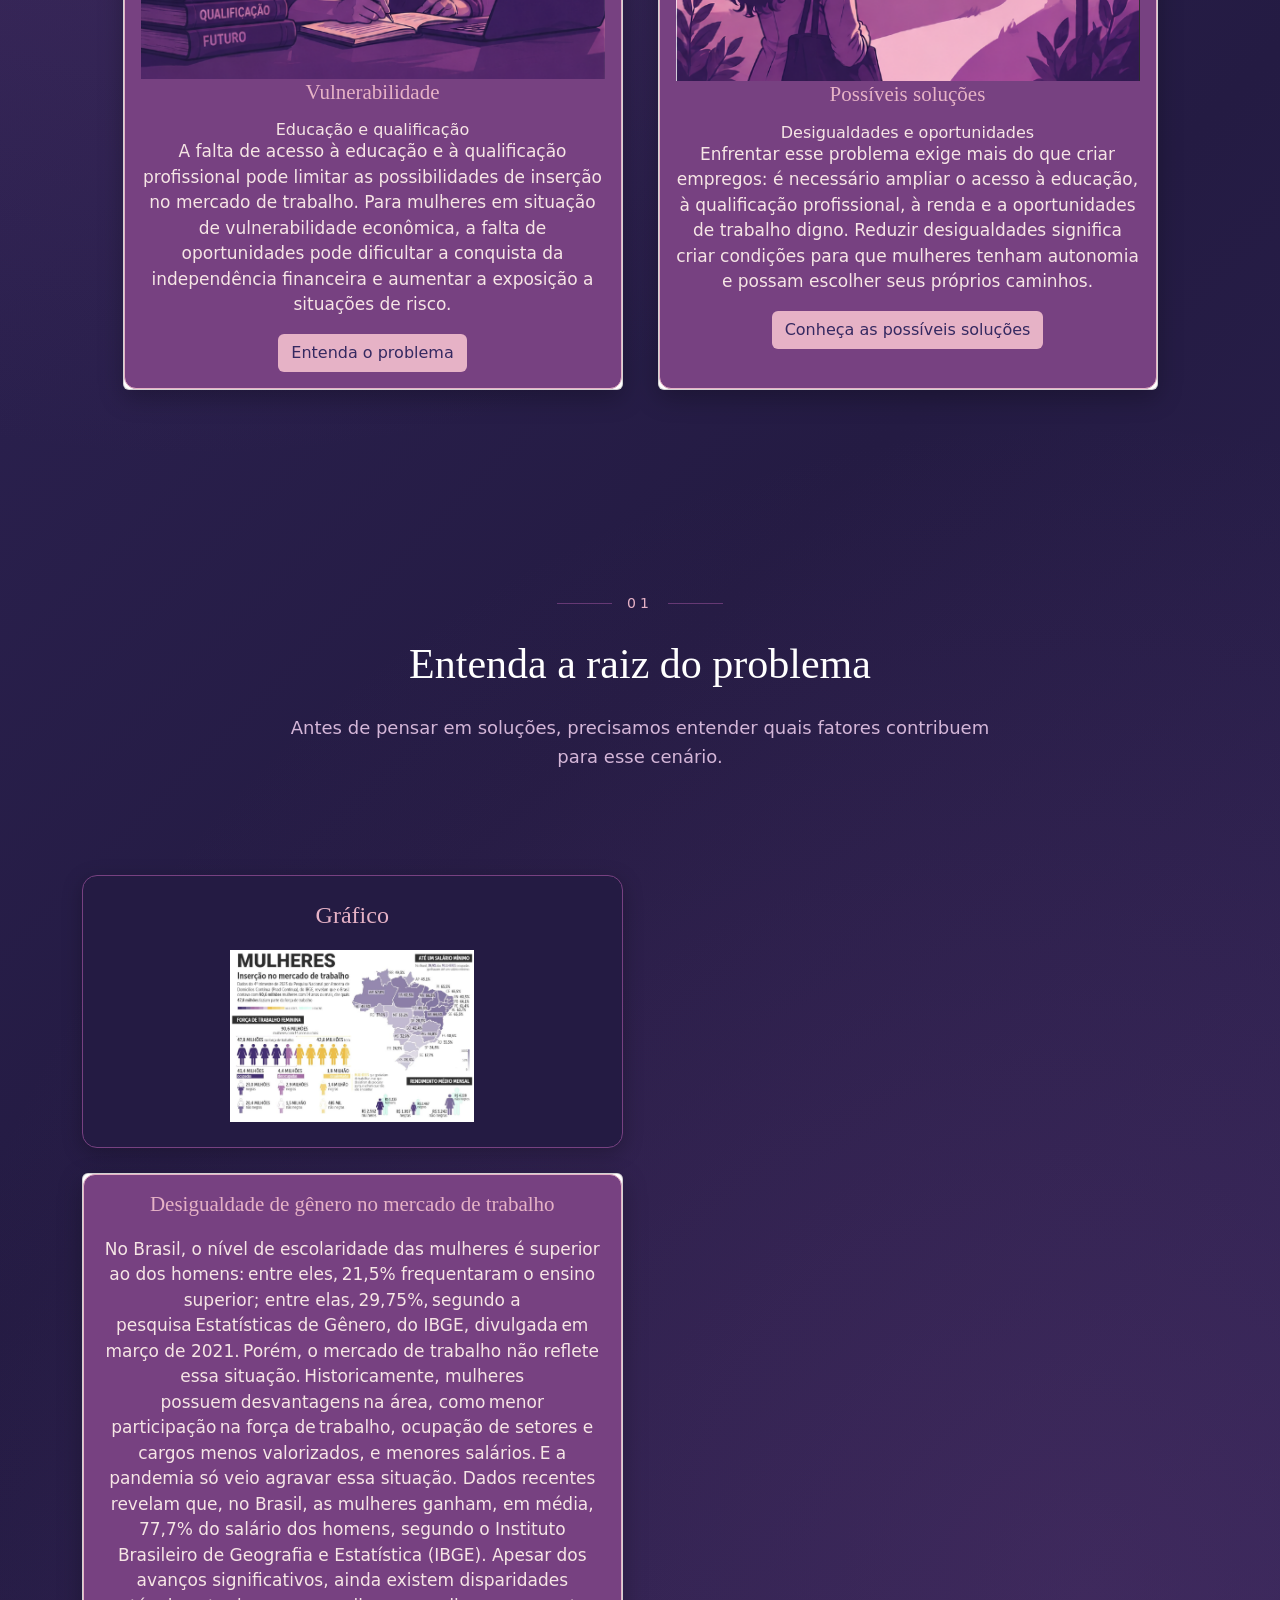
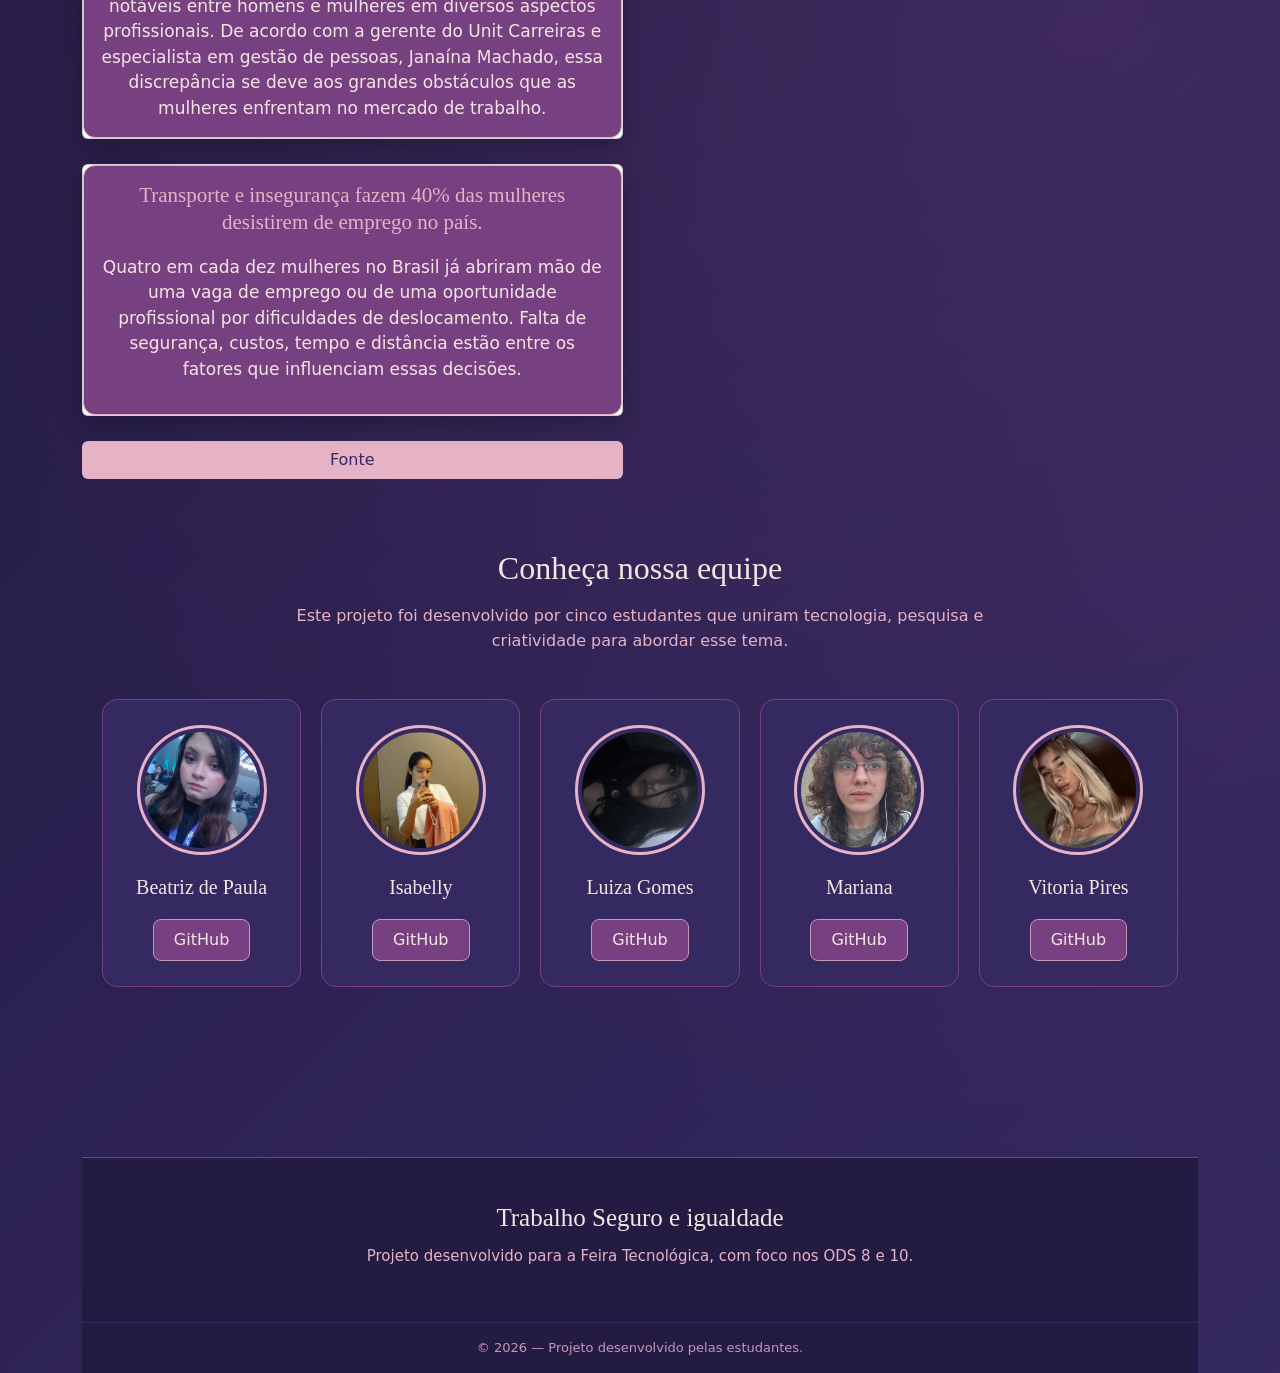
==== commit 50e7ad68: "grafico" ====
--- a/index.html
+++ b/index.html
@@ -211,9 +211,10 @@
                 <div class="tabelas-container">
 
                     <div class="tabela-dados">
-                        <h3>Escolaridade das participantes</h3>
-
-                        <table>
+                        <h3>Gráfico</h3>
+
+                        <img class="grafico" src="img/grafico1.webp" alt="grafico">
+                        <!-- <table>
                             <thead>
                                 <tr>
                                     <th>Escolaridade</th>
@@ -295,7 +296,7 @@
                             </tbody>
                         </table>
 
-                    </div>
+                    </div> -->
 
 
                 </div>
--- a/style.css
+++ b/style.css
@@ -51,6 +51,11 @@
     margin-top: 10%;
     padding-left: 15%;
    
+}
+
+.grafico{
+    height: 50%;
+    width: 50%;
 }
 
 
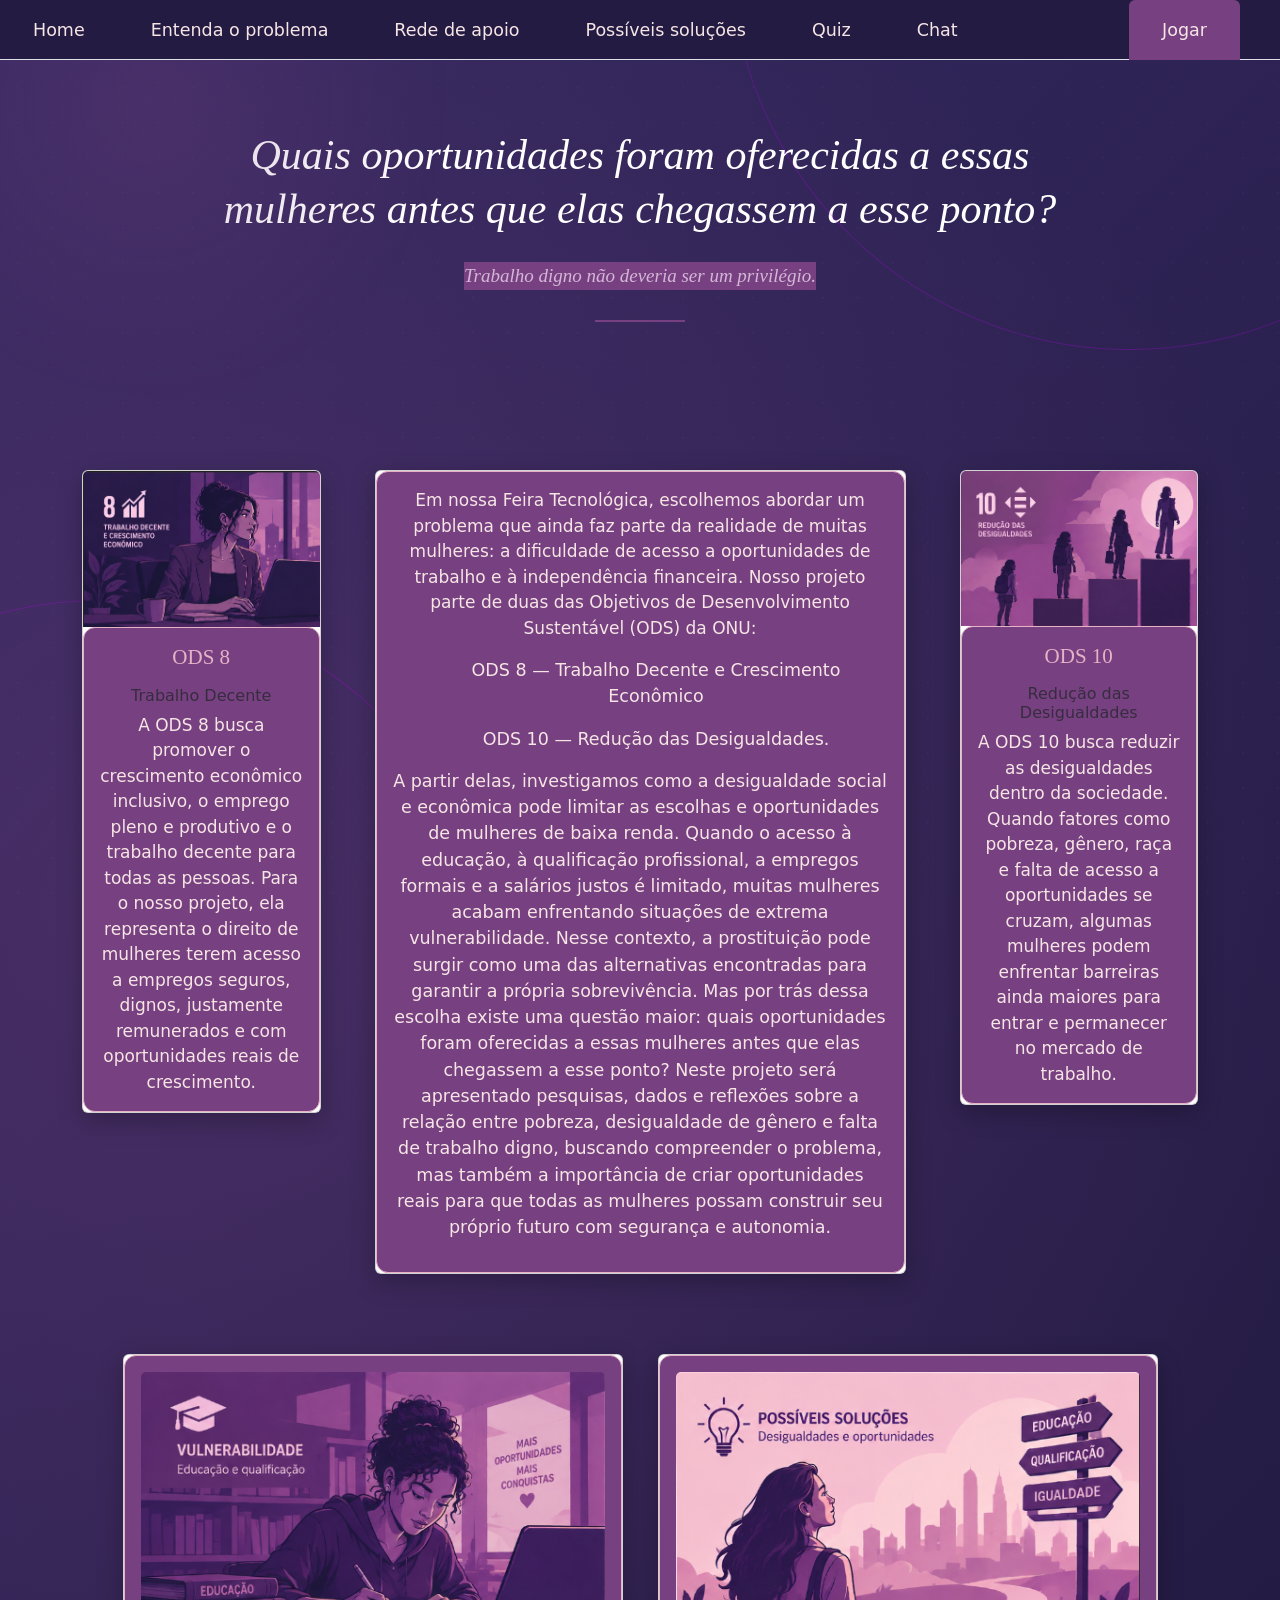
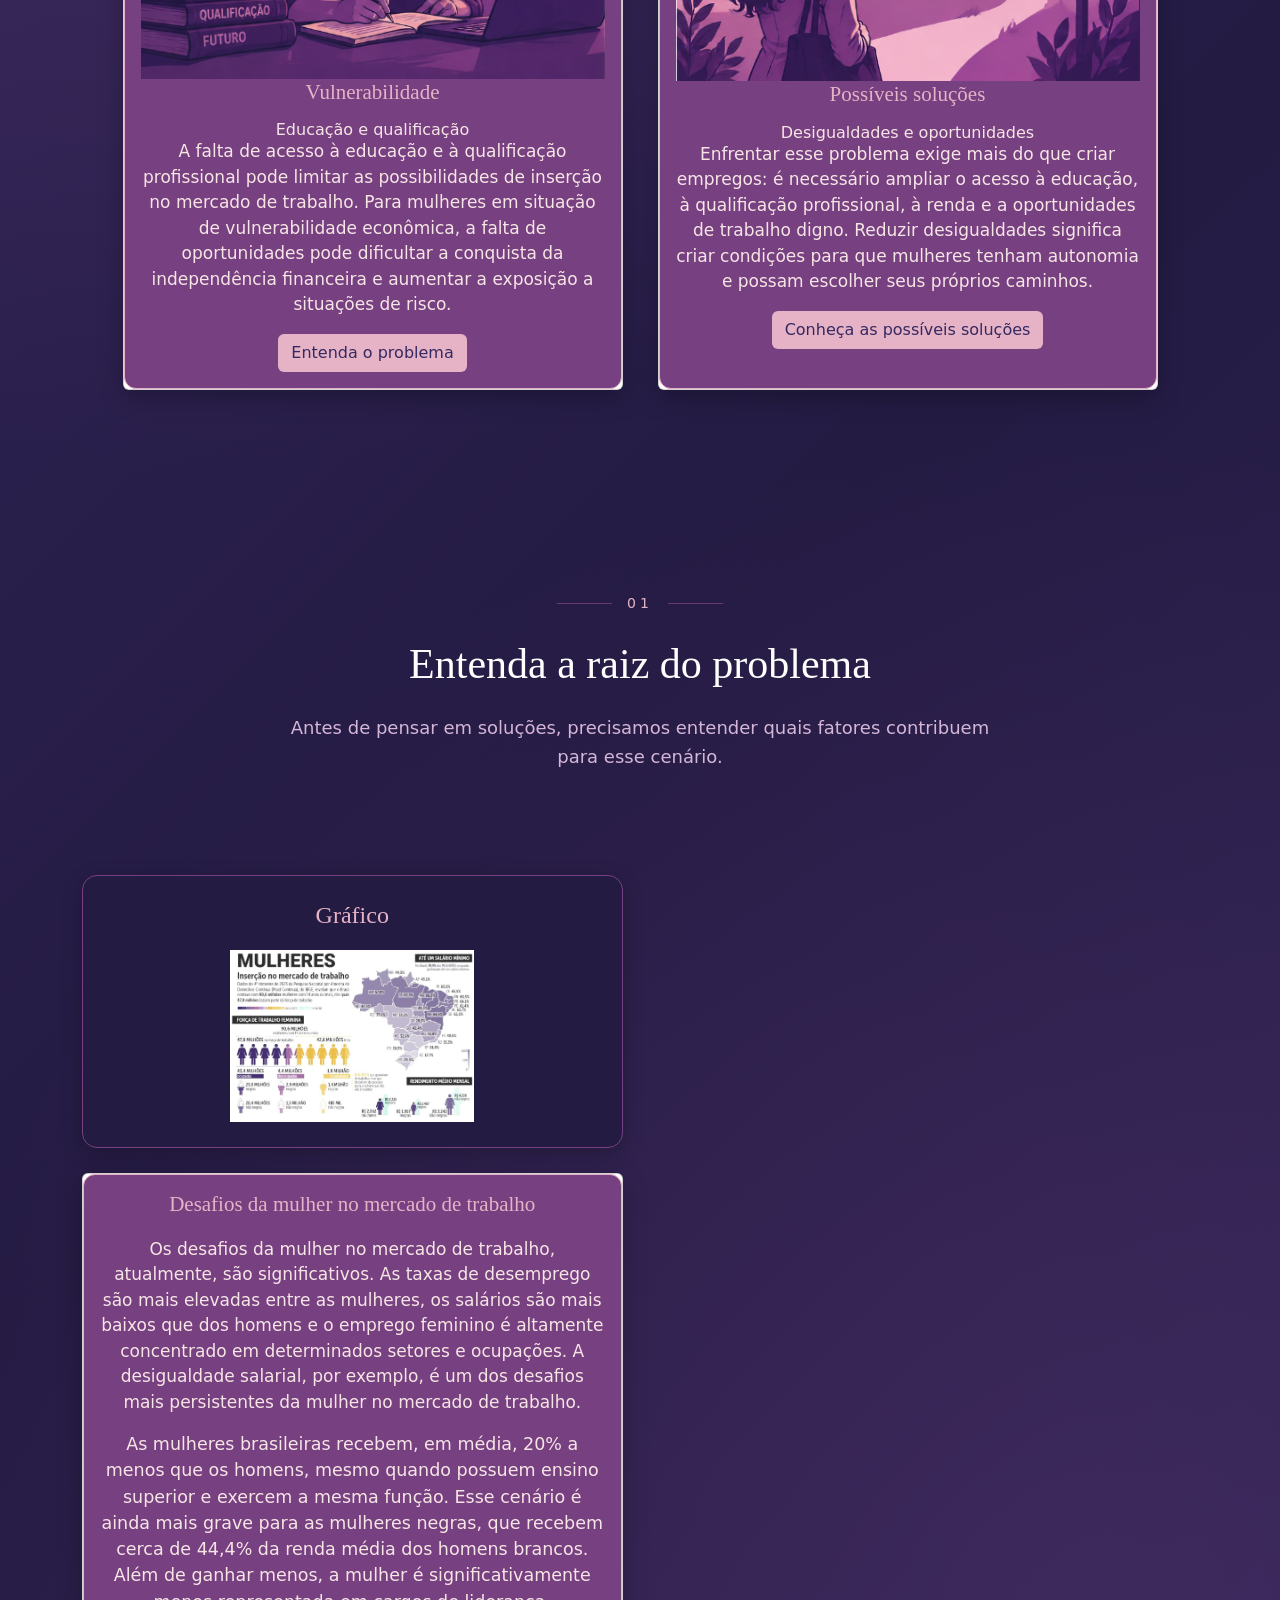
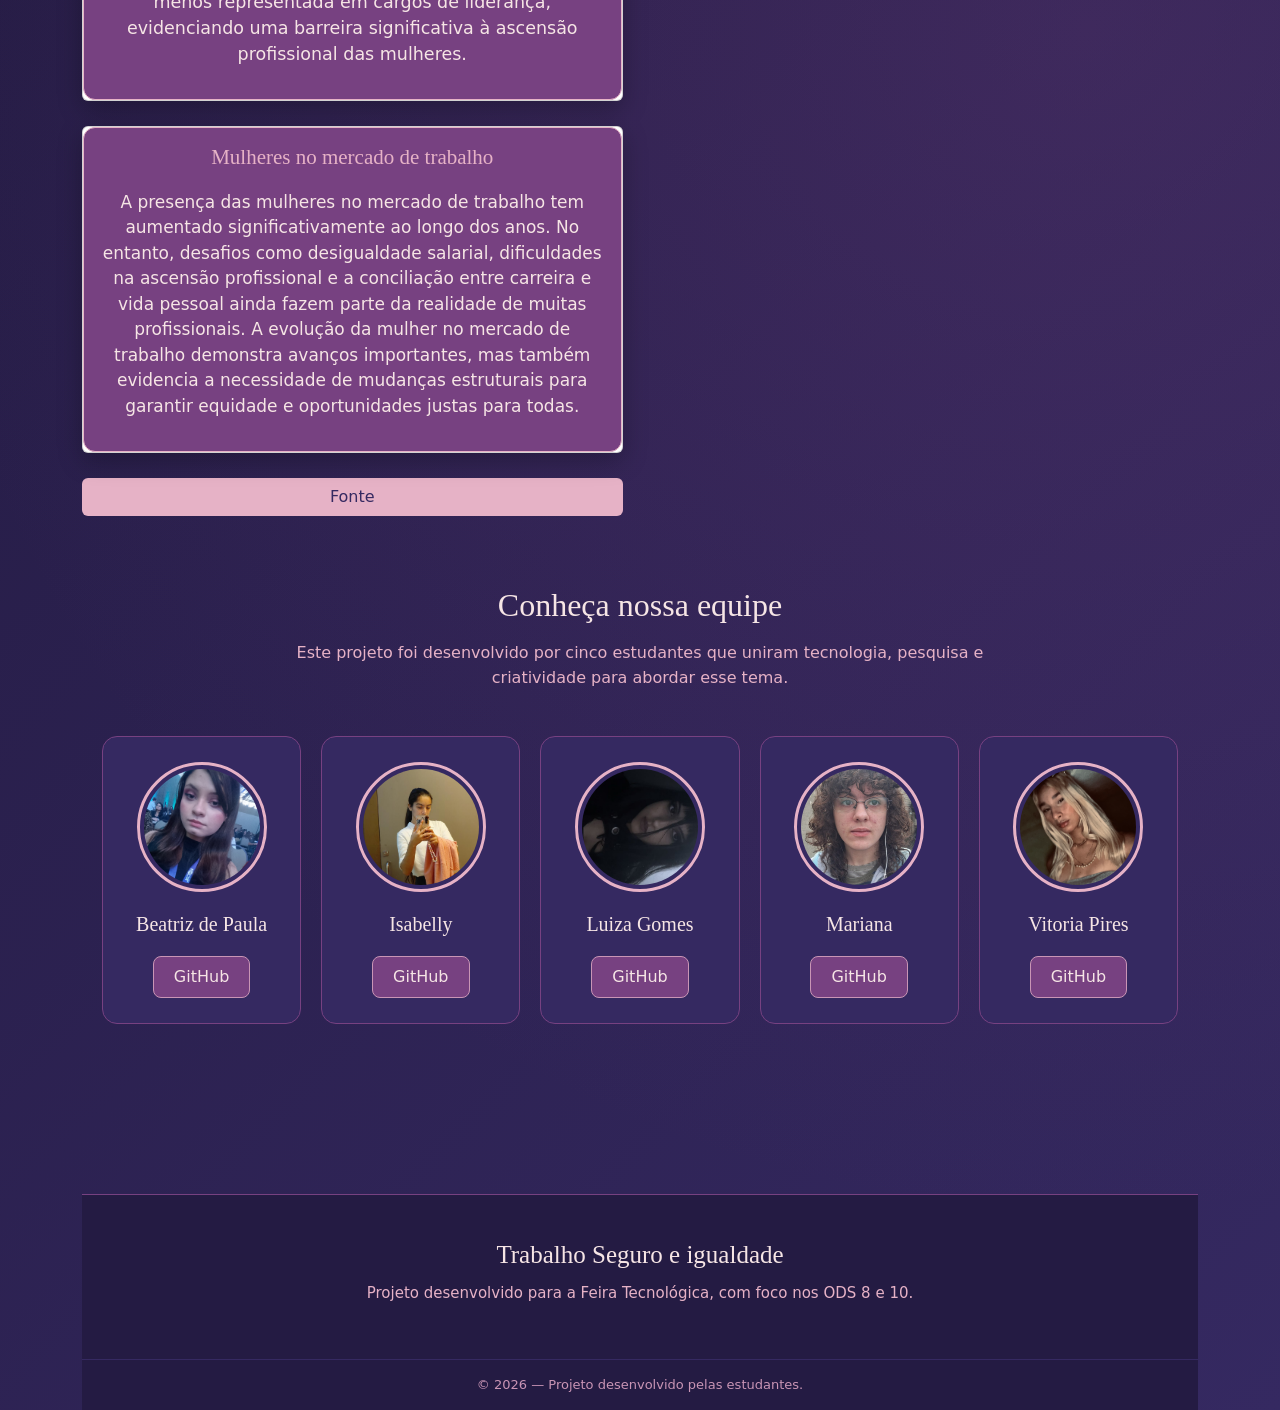
==== commit db1b9c80: "pesquisas atualizadas" ====
--- a/index.html
+++ b/index.html
@@ -307,9 +307,11 @@
                     <div class="card">
 
                         <div class="card-body">
-                            <h5 class="card-title">Desigualdade de gênero no mercado de trabalho</h5>
-                            <p class="card-text">No Brasil, o nível de escolaridade das mulheres é superior ao dos homens: entre eles, 21,5% frequentaram o ensino superior; entre elas, 29,75%, segundo a pesquisa Estatísticas de Gênero, do IBGE, divulgada em março de 2021. Porém, o mercado de trabalho não reflete essa situação. Historicamente, mulheres possuem desvantagens na área, como menor participação na força de trabalho, ocupação de setores e cargos menos valorizados, e menores salários. E a pandemia só veio agravar essa situação. Dados recentes revelam que, no Brasil, as mulheres ganham, em média, 77,7% do salário dos homens, segundo o Instituto Brasileiro de Geografia e Estatística (IBGE). Apesar dos avanços significativos, ainda existem disparidades notáveis entre homens e mulheres em diversos aspectos profissionais. De acordo com a gerente do Unit Carreiras e especialista em gestão de pessoas, Janaína Machado, essa discrepância se deve aos grandes obstáculos que as mulheres enfrentam no mercado de trabalho.
-                            </p>
+                            <h5 class="card-title">Desafios da mulher no mercado de trabalho</h5>
+                            <p class="card-text">Os desafios da mulher no mercado de trabalho, atualmente, são significativos. As taxas de desemprego são mais elevadas entre as mulheres, os salários são mais baixos que dos homens e o emprego feminino é altamente concentrado em determinados setores e ocupações. A desigualdade salarial, por exemplo, é um dos desafios mais persistentes da mulher no mercado de trabalho.</p>
+                            <p>As mulheres brasileiras recebem, em média, 20% a menos que os homens, mesmo quando possuem ensino superior e exercem a mesma função. Esse cenário é ainda mais grave para as mulheres negras, que recebem cerca de 44,4% da renda média dos homens brancos. Além de ganhar menos, a mulher é significativamente menos representada em cargos de liderança, evidenciando uma barreira significativa à ascensão profissional das mulheres.</p> 
+
+                            
 
 
 
@@ -322,9 +324,9 @@
                     <div class="card">
 
                         <div class="card-body">
-                            <h5 class="card-title">Transporte e insegurança fazem 40% das mulheres desistirem de emprego no país.</h5>
-                            <p class="card-text">
-Quatro em cada dez mulheres no Brasil já abriram mão de uma vaga de emprego ou de uma oportunidade profissional por dificuldades de deslocamento. Falta de segurança, custos, tempo e distância estão entre os fatores que influenciam essas decisões.
+                            <h5 class="card-title">Mulheres no mercado de trabalho</h5>
+                            <p class="card-text">A presença das mulheres no mercado de trabalho tem aumentado significativamente ao longo dos anos. No entanto, desafios como desigualdade salarial, dificuldades na ascensão profissional e a conciliação entre carreira e vida pessoal ainda fazem parte da realidade de muitas profissionais. A evolução da mulher no mercado de trabalho demonstra avanços importantes, mas também evidencia a necessidade de mudanças estruturais para garantir equidade e oportunidades justas para todas.
+
                             </p>
                             <p class="card-text">
                                 
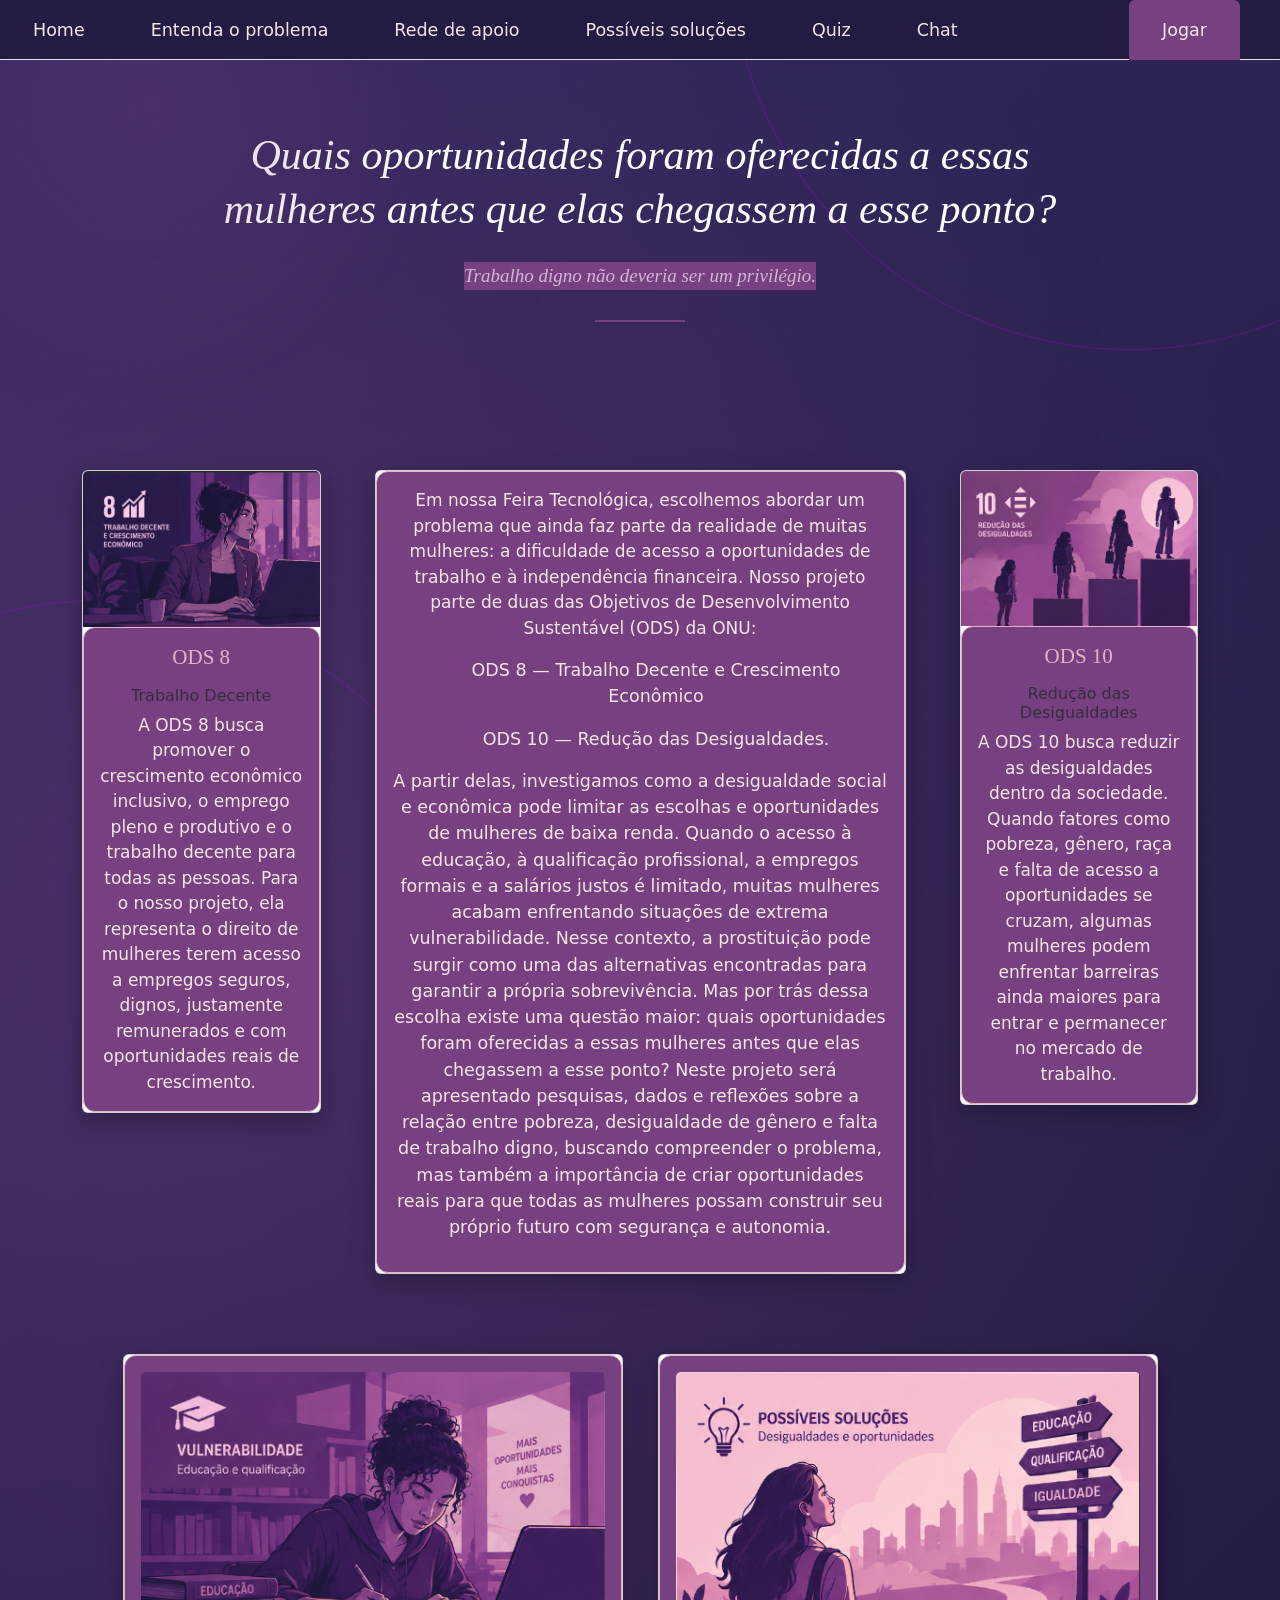
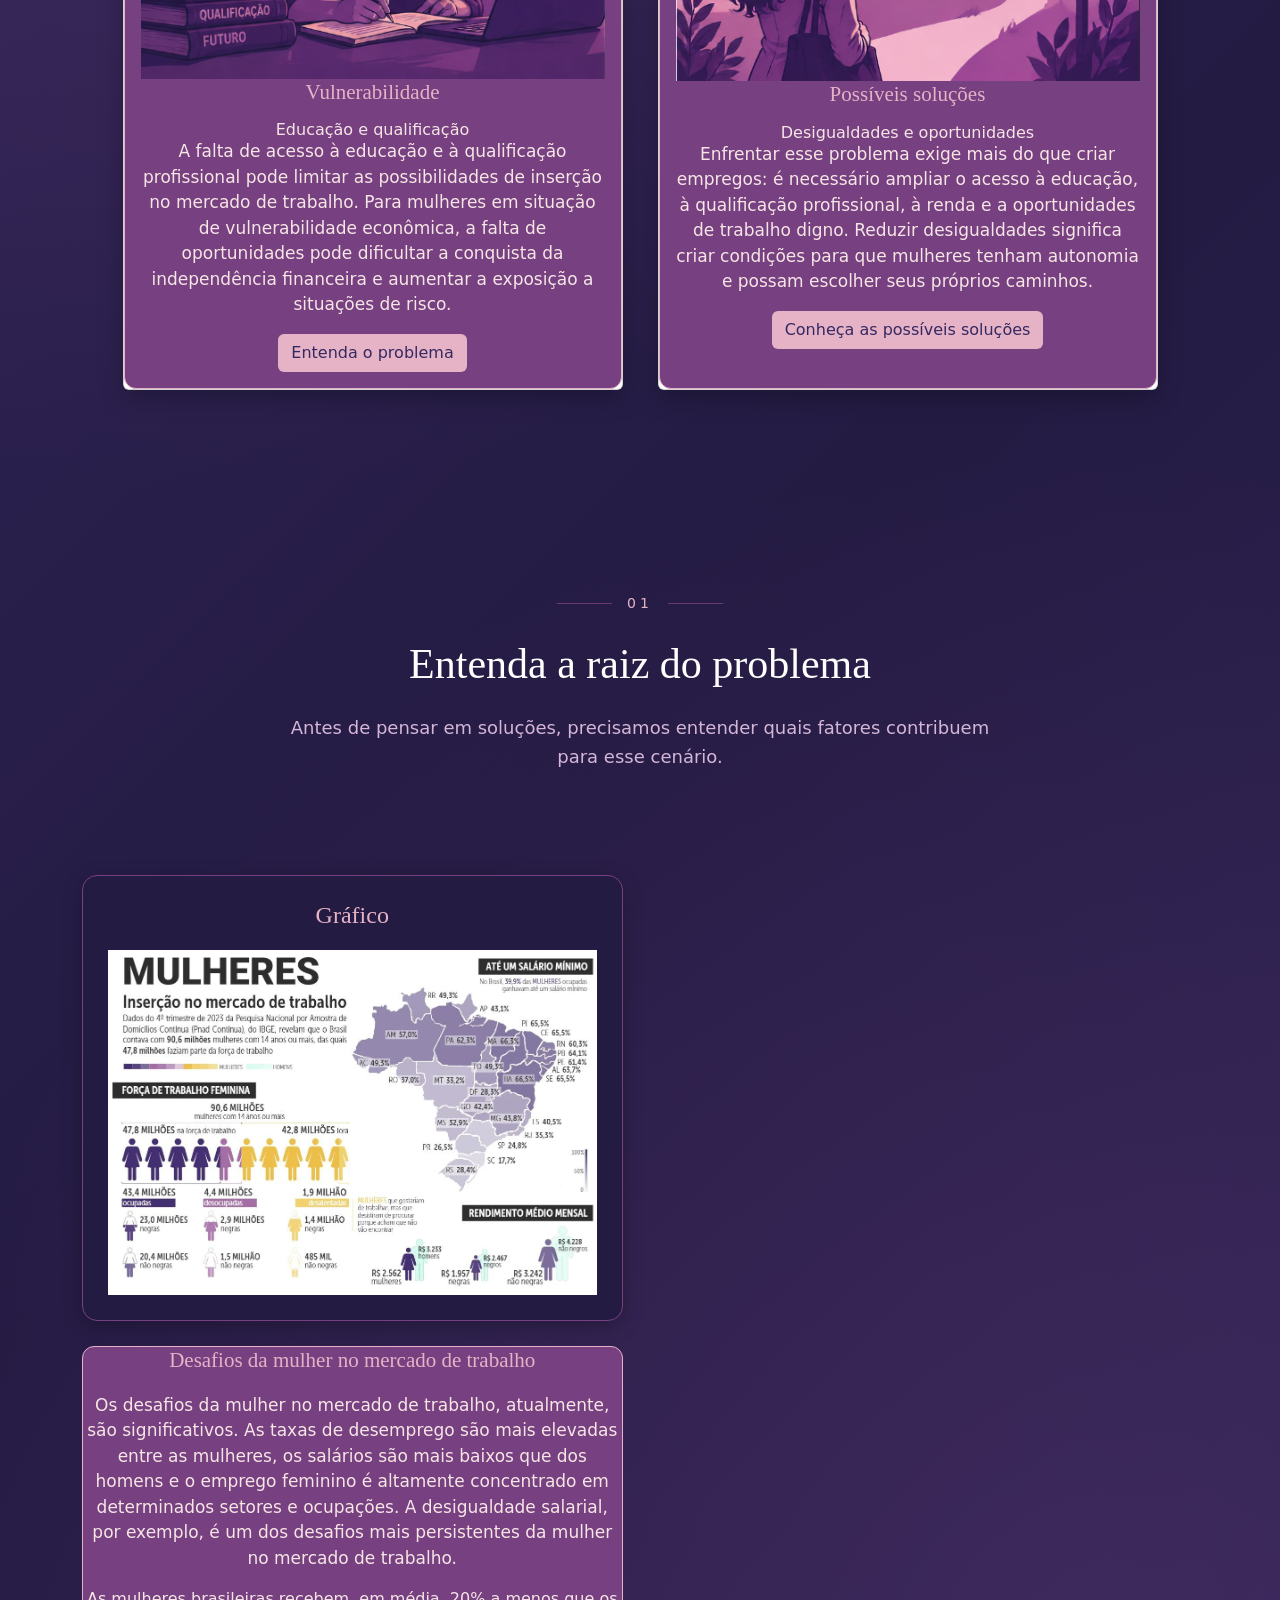
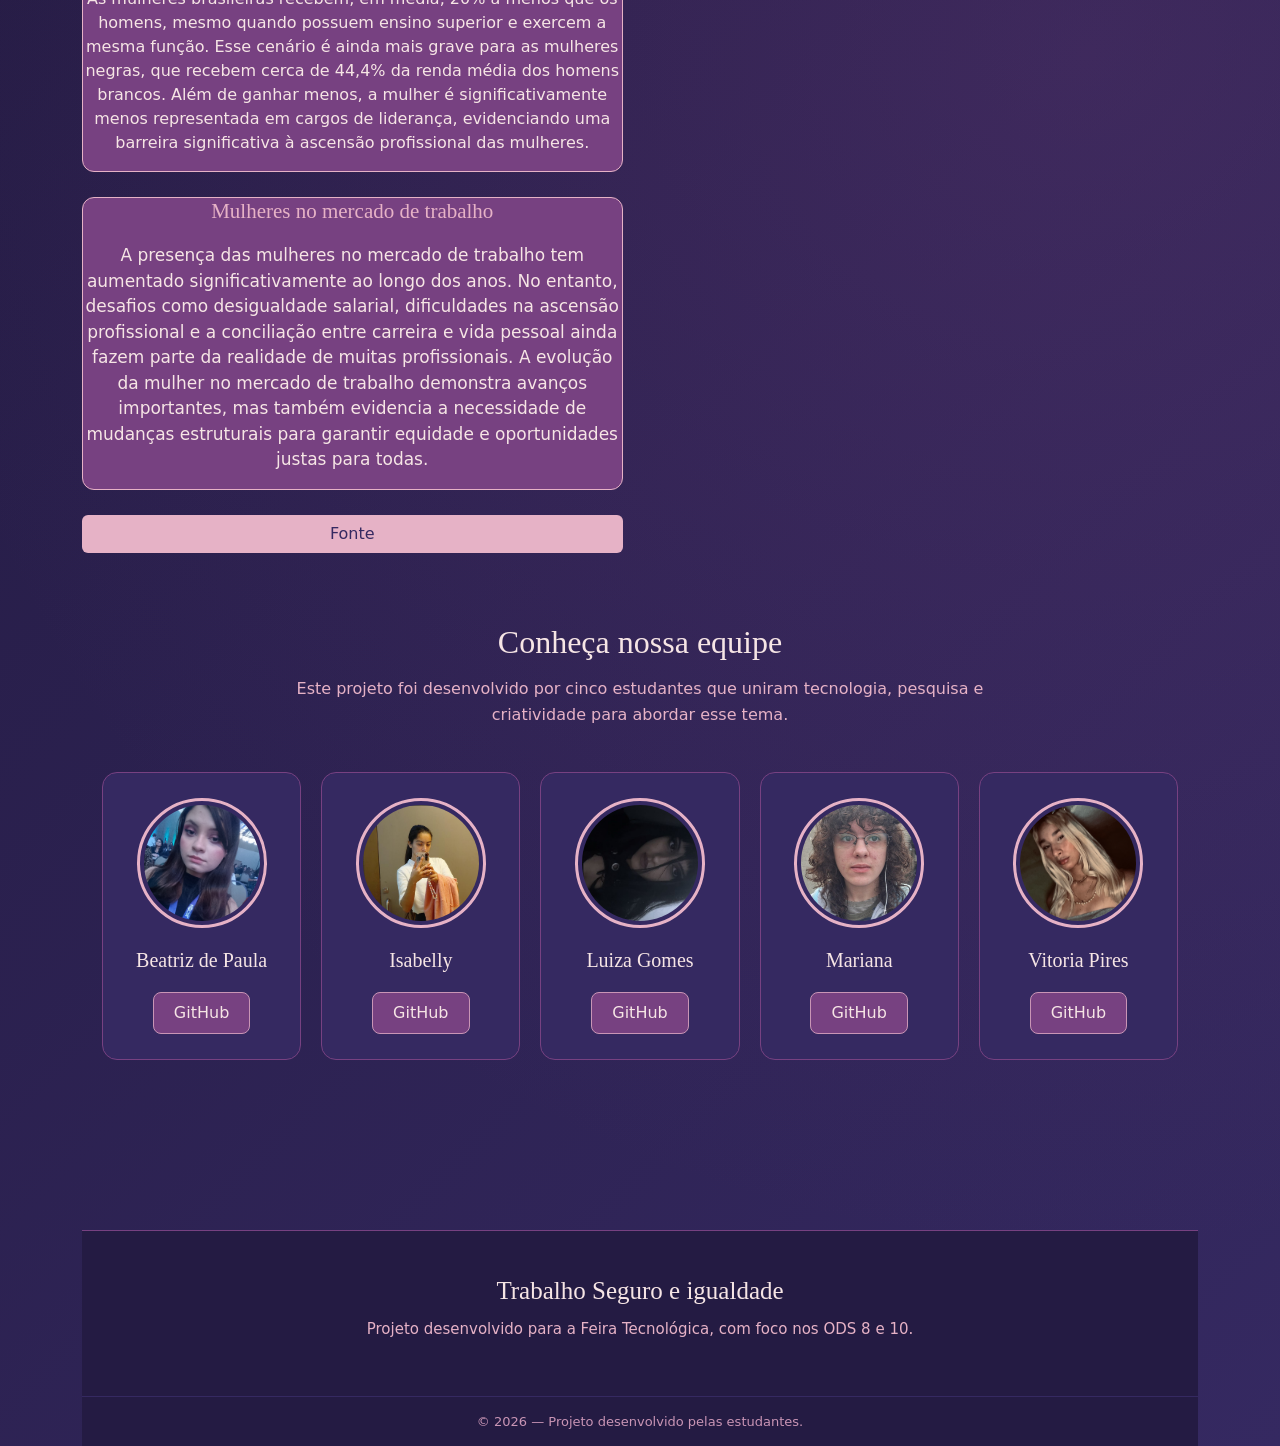
==== commit eebf4faf: "fonte e tentativa de arrumar css" ====
--- a/index.html
+++ b/index.html
@@ -214,97 +214,14 @@
                         <h3>Gráfico</h3>
 
                         <img class="grafico" src="img/grafico1.webp" alt="grafico">
-                        <!-- <table>
-                            <thead>
-                                <tr>
-                                    <th>Escolaridade</th>
-                                    <th>Quantidade</th>
-                                    <th>Porcentagem</th>
-                                </tr>
-                            </thead>
-
-                            <tbody>
-                                <tr>
-                                    <td>Ensino Fundamental incompleto</td>
-                                    <td>1.493</td>
-                                    <td>59,2%</td>
-                                </tr>
-
-                                <tr>
-                                    <td>Ensino Médio incompleto</td>
-                                    <td>599</td>
-                                    <td>23,7%</td>
-                                </tr>
-
-                                <tr>
-                                    <td>Ensino Médio completo ou mais</td>
-                                    <td>431</td>
-                                    <td>17,1%</td>
-                                </tr>
-
-                                <tr class="total">
-                                    <td><strong>Total</strong></td>
-                                    <td><strong>2.523</strong></td>
-                                    <td><strong>100%</strong></td>
-                                </tr>
-                            </tbody>
-                        </table>
-                    </div>
-
-                    <div class="tabela-dados">
-                        <h3>A participante atua em outra Àrea?</h3>
-
-                        <table>
-                            <thead>
-                                <tr>
-                                    <th>Situação</th>
-                                    <th>Quantidade</th>
-                                    <th>Porcentagem</th>
-                                </tr>
-                            </thead>
-
-                            <tbody>
-                                <tr>
-                                    <td>Não possui outro trabalho</td>
-                                    <td>1.630</td>
-                                    <td>64,6%</td>
-                                </tr>
-
-                                <tr>
-                                    <td>Trabalha por conta própria</td>
-                                    <td>524</td>
-                                    <td>20,8%</td>
-                                </tr>
-
-                                <tr>
-                                    <td>Empregada sem carteira</td>
-                                    <td>256</td>
-                                    <td>10,1%</td>
-                                </tr>
-
-                                <tr>
-                                    <td>Empregada com carteira</td>
-                                    <td>113</td>
-                                    <td>4,5%</td>
-                                </tr>
-
-                                <tr class="total">
-                                    <td><strong>Total</strong></td>
-                                    <td><strong>2.523</strong></td>
-                                    <td><strong>100%</strong></td>
-                                </tr>
-                            </tbody>
-                        </table>
-
-                    </div> -->
-
+                        
 
                 </div>
 
 
                 <div class="cards-container">
 
-                    <div class="card">
+                    <div class="area-texto">
 
                         <div class="card-body">
                             <h5 class="card-title">Desafios da mulher no mercado de trabalho</h5>
@@ -321,7 +238,7 @@
                     </div>
 
 
-                    <div class="card">
+                    <div class="card-texto">
 
                         <div class="card-body">
                             <h5 class="card-title">Mulheres no mercado de trabalho</h5>
@@ -336,7 +253,7 @@
 
                     </div>
                     <a class="btn"
-                        href="https://feac.org.br/desigualdade-genero-mercado-trabalho/">Fonte</a>
+                        href="https://www.gupy.io/blog-do-emprego/mulheres-no-mercado-de-trabalho">Fonte</a>
 
                 </div>
 
--- a/style.css
+++ b/style.css
@@ -54,8 +54,8 @@
 }
 
 .grafico{
-    height: 50%;
-    width: 50%;
+    max-width: 100%;
+    height: auto;
 }
 
 
@@ -115,6 +115,34 @@
 /*.......*/
 /* =========================
    RESPONSIVIDADE DOS CARDS, OBS: TA TENSO MANO, O BOOTSTRAP DEIXAVA QUEBRAR, DEIXAVA UM GAP ENORME, ENTAO DEI IMPORTANCIA AOS ROW, SE FOR NECESARIO PODEM MUDAR MENINAS */
+/*
+
+.cards-container {
+    display: grid;
+    grid-template-columns: 1fr 1fr;
+    gap: 30px;
+    align-items: start;
+    width: 90%;
+    max-width: 1300px;
+    margin: 40px auto;
+}
+
+.tabela-dados img {
+    width: 100%;
+    height: auto;
+    display: block;
+}
+
+.area-textos {
+    display: flex;
+    flex-direction: column;
+    gap: 25px;
+}
+
+.card-body {
+    width: 100%;
+}
+*/
 
 .row {
     display: grid;
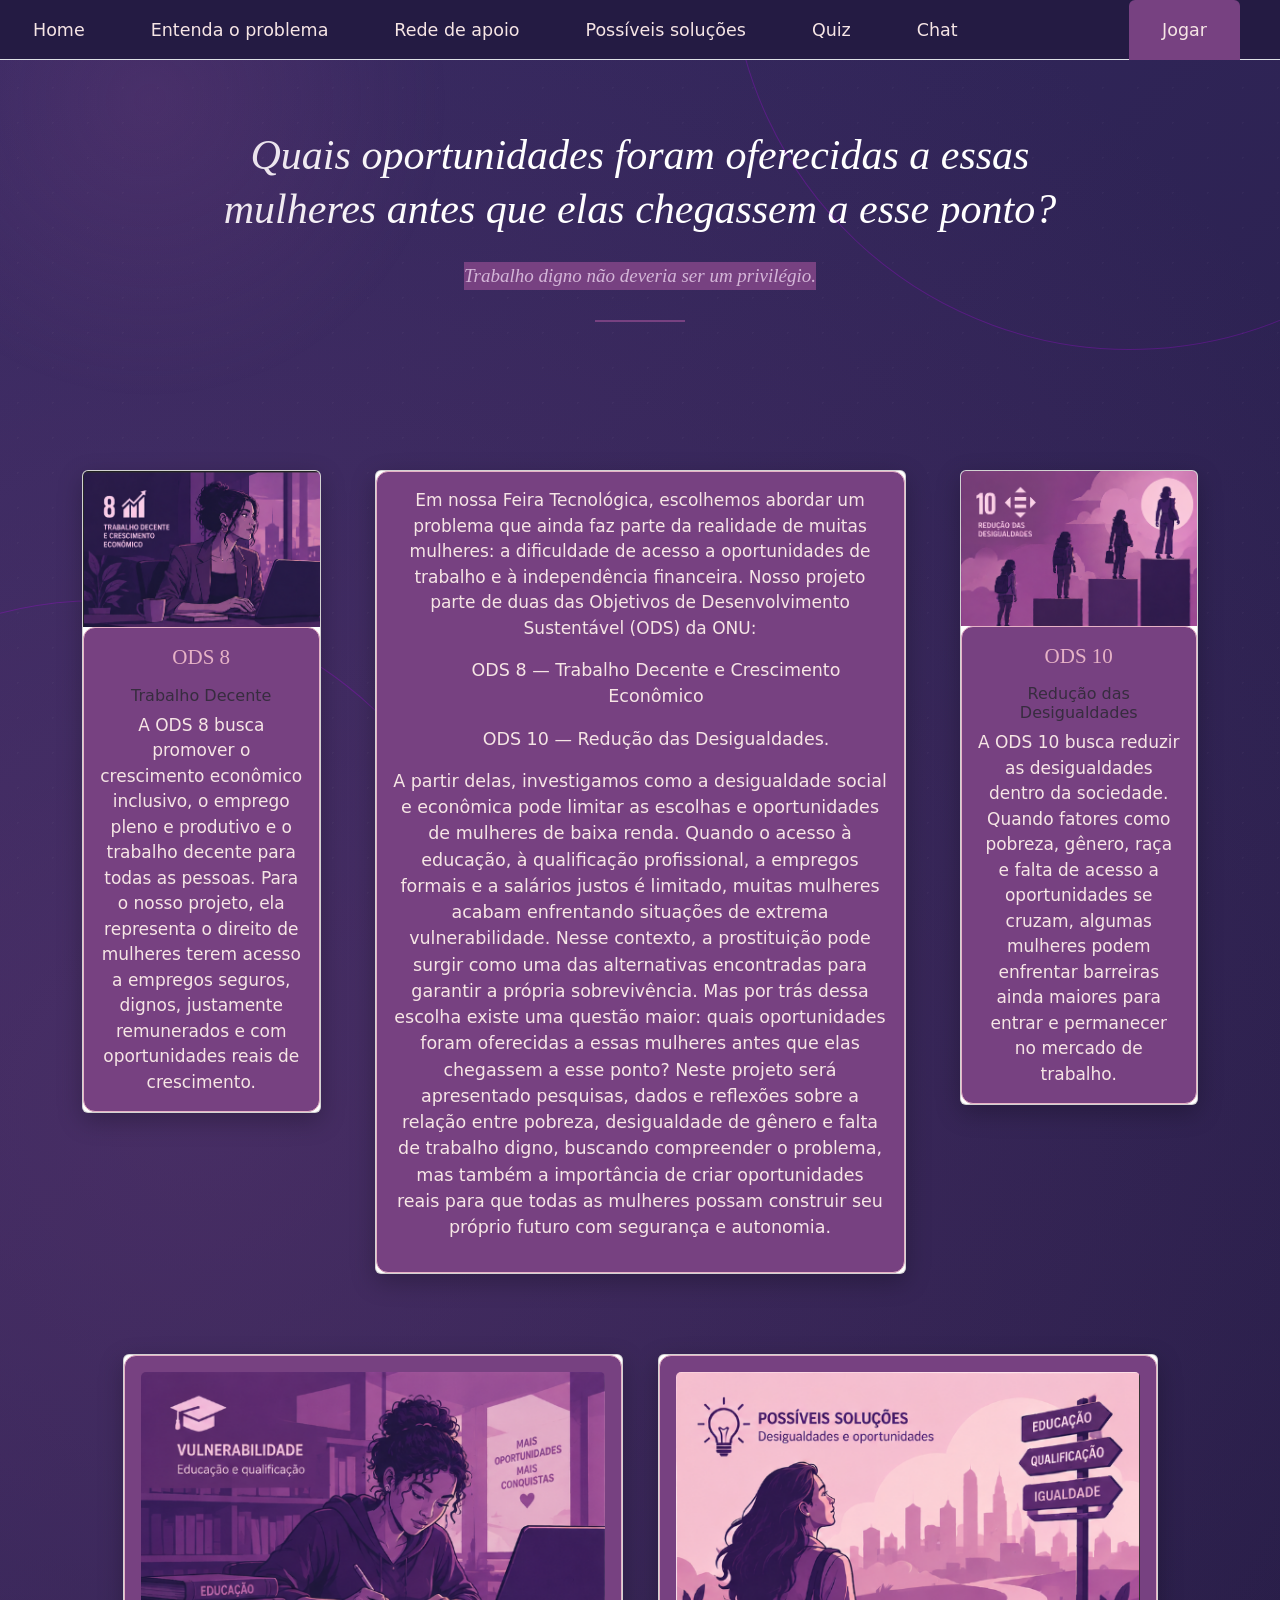
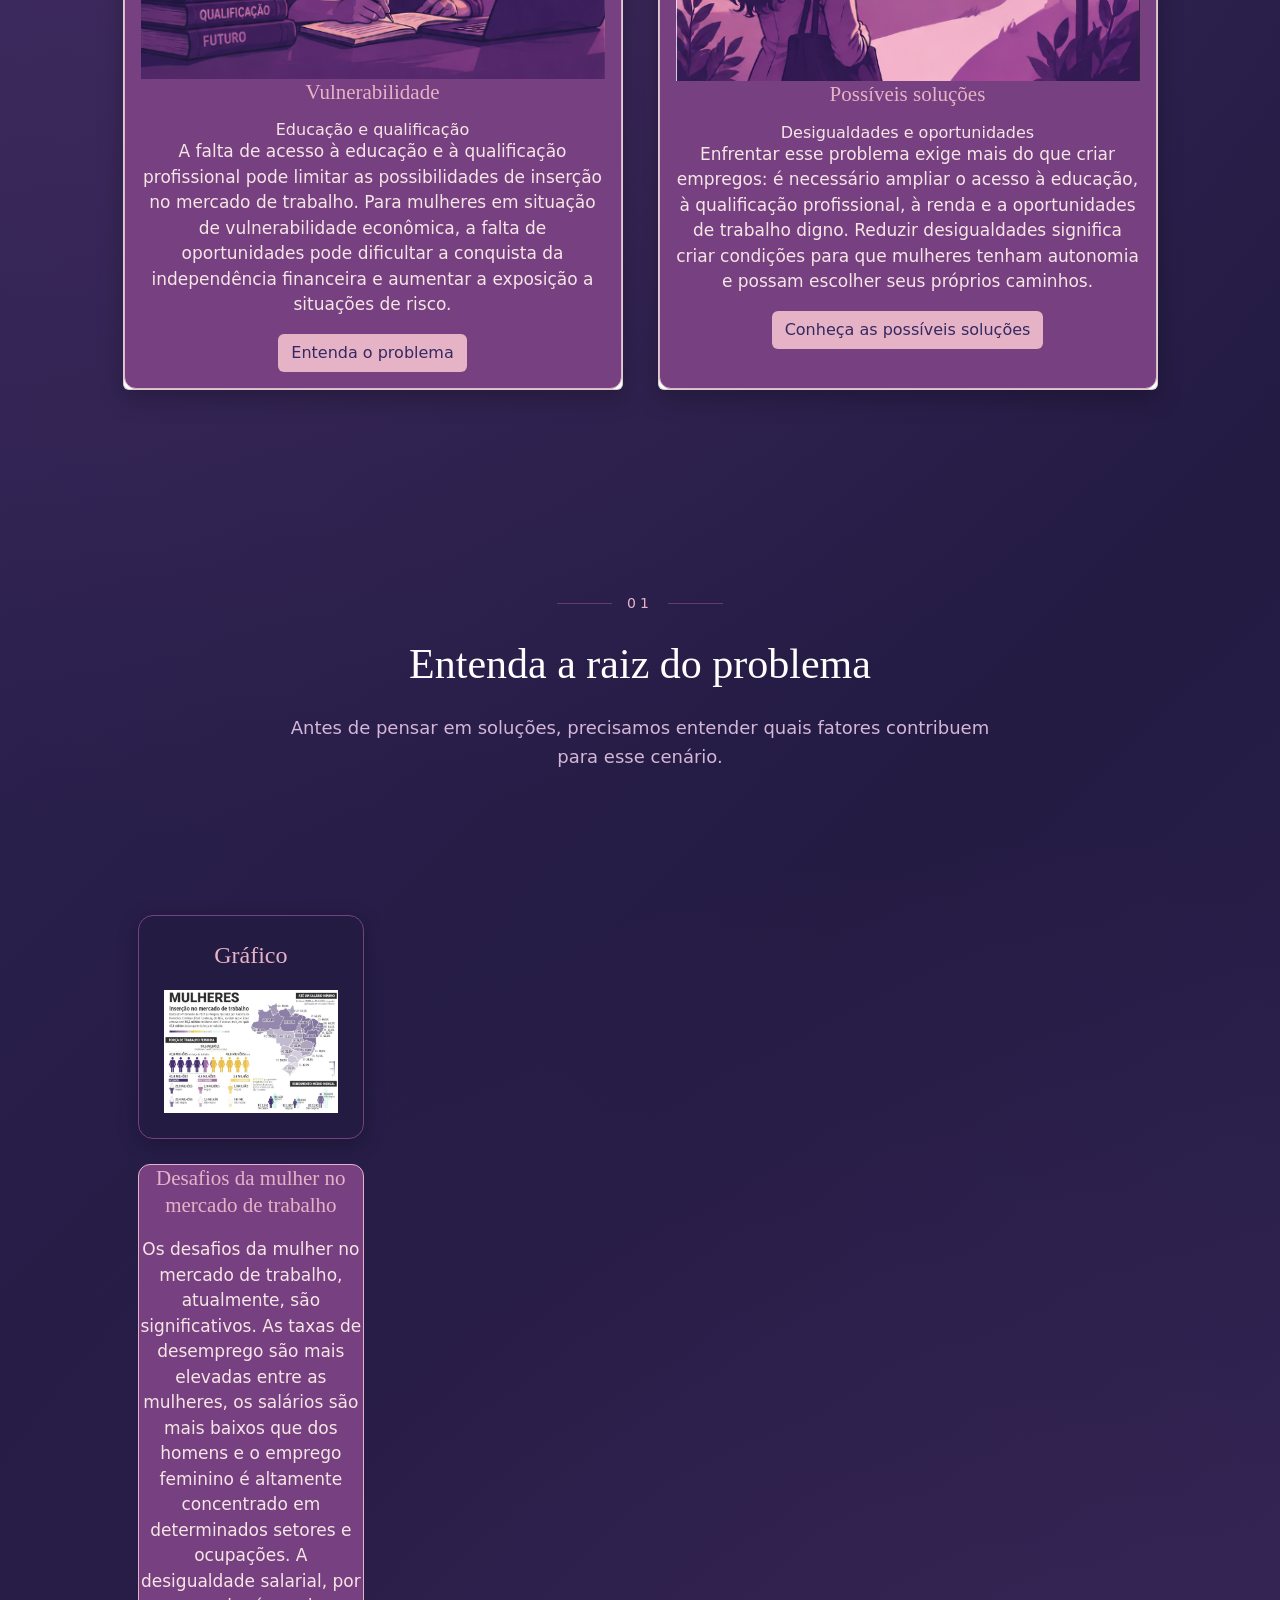
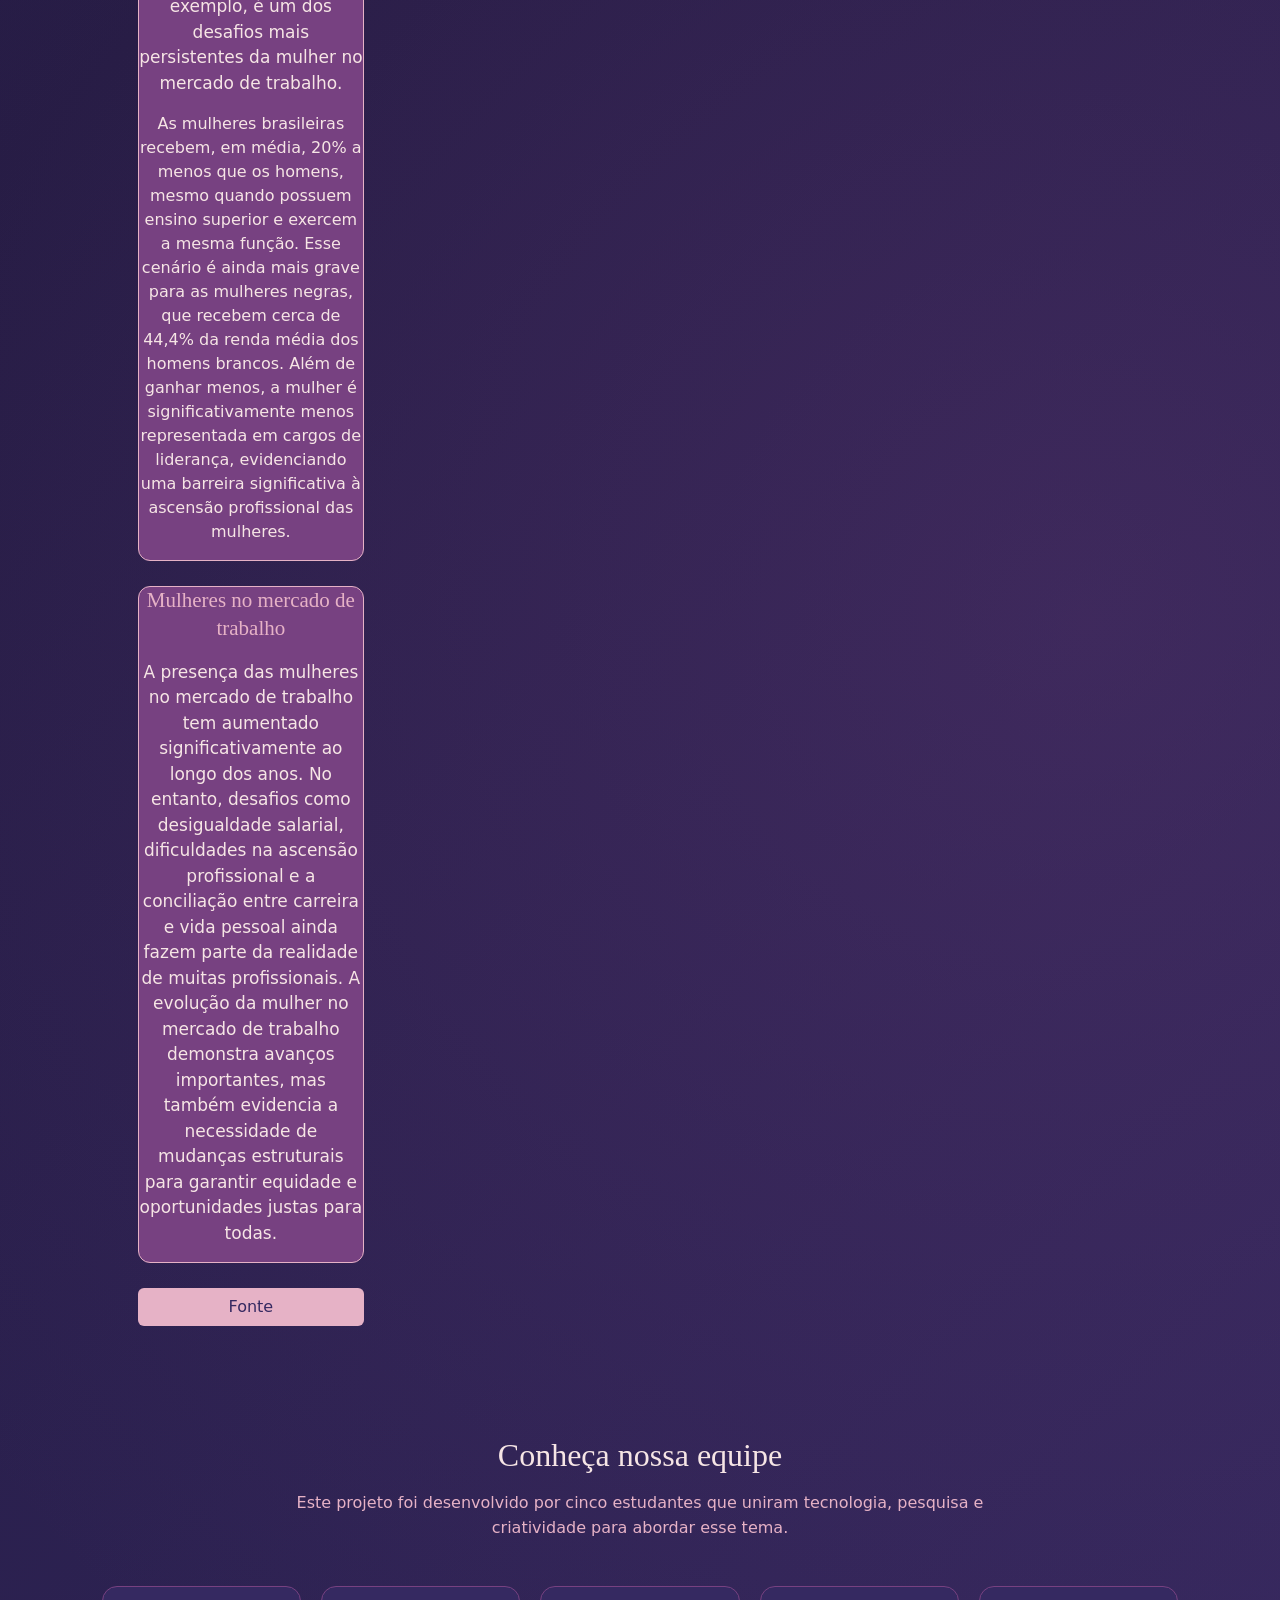
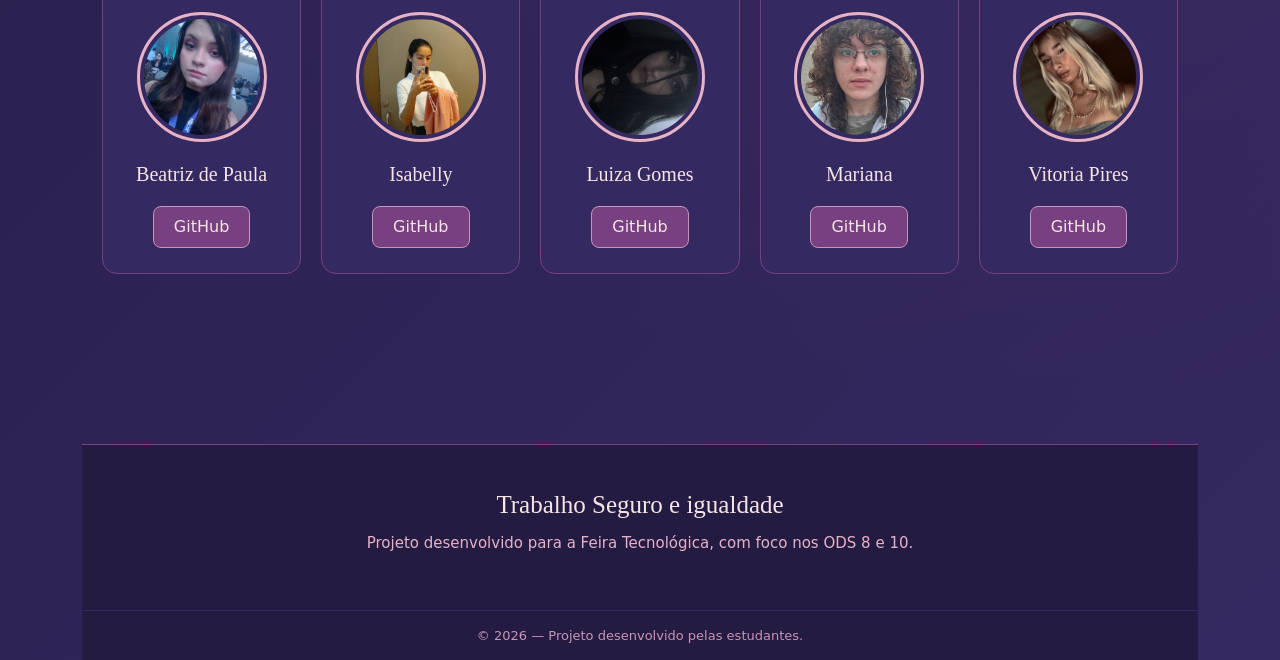
==== commit 83426b33: "Title, favicon e nav bar(entenda problama)" ====
--- a/index.html
+++ b/index.html
@@ -19,7 +19,7 @@
             <a class="nav-link" aria-current="page" href="index.html">Home</a>
         </li>
         <li class="nav-item">
-            <a class="nav-link" href="#entenda-problema"> Entenda o problema</a>
+            <a class="nav-link" href="index.html#entenda-problema"> Entenda o problema</a>
         </li>
         <!-- <li class="nav-item">
             <a class="nav-link" href="entrevista.html"> Entrevista</a>
--- a/style.css
+++ b/style.css
@@ -115,9 +115,8 @@
 /*.......*/
 /* =========================
    RESPONSIVIDADE DOS CARDS, OBS: TA TENSO MANO, O BOOTSTRAP DEIXAVA QUEBRAR, DEIXAVA UM GAP ENORME, ENTAO DEI IMPORTANCIA AOS ROW, SE FOR NECESARIO PODEM MUDAR MENINAS */
-/*
-
-.cards-container {
+
+.entenda-problema{
     display: grid;
     grid-template-columns: 1fr 1fr;
     gap: 30px;
@@ -133,7 +132,7 @@
     display: block;
 }
 
-.area-textos {
+.area-texto {
     display: flex;
     flex-direction: column;
     gap: 25px;
@@ -142,7 +141,24 @@
 .card-body {
     width: 100%;
 }
-*/
+
+@media (max-width: 768px) {
+
+    .entenda-problema{
+        grid-template-columns: 1fr;
+        width: 92%;
+        gap: 20px;
+    }
+
+    .tabela-dados {
+        width: 100%;
+    }
+
+    .area-texto {
+        width: 100%;
+    }
+
+}
 
 .row {
     display: grid;
@@ -153,7 +169,6 @@
 
     align-items: start;
 }
-
 
 /* Cards laterais */
 
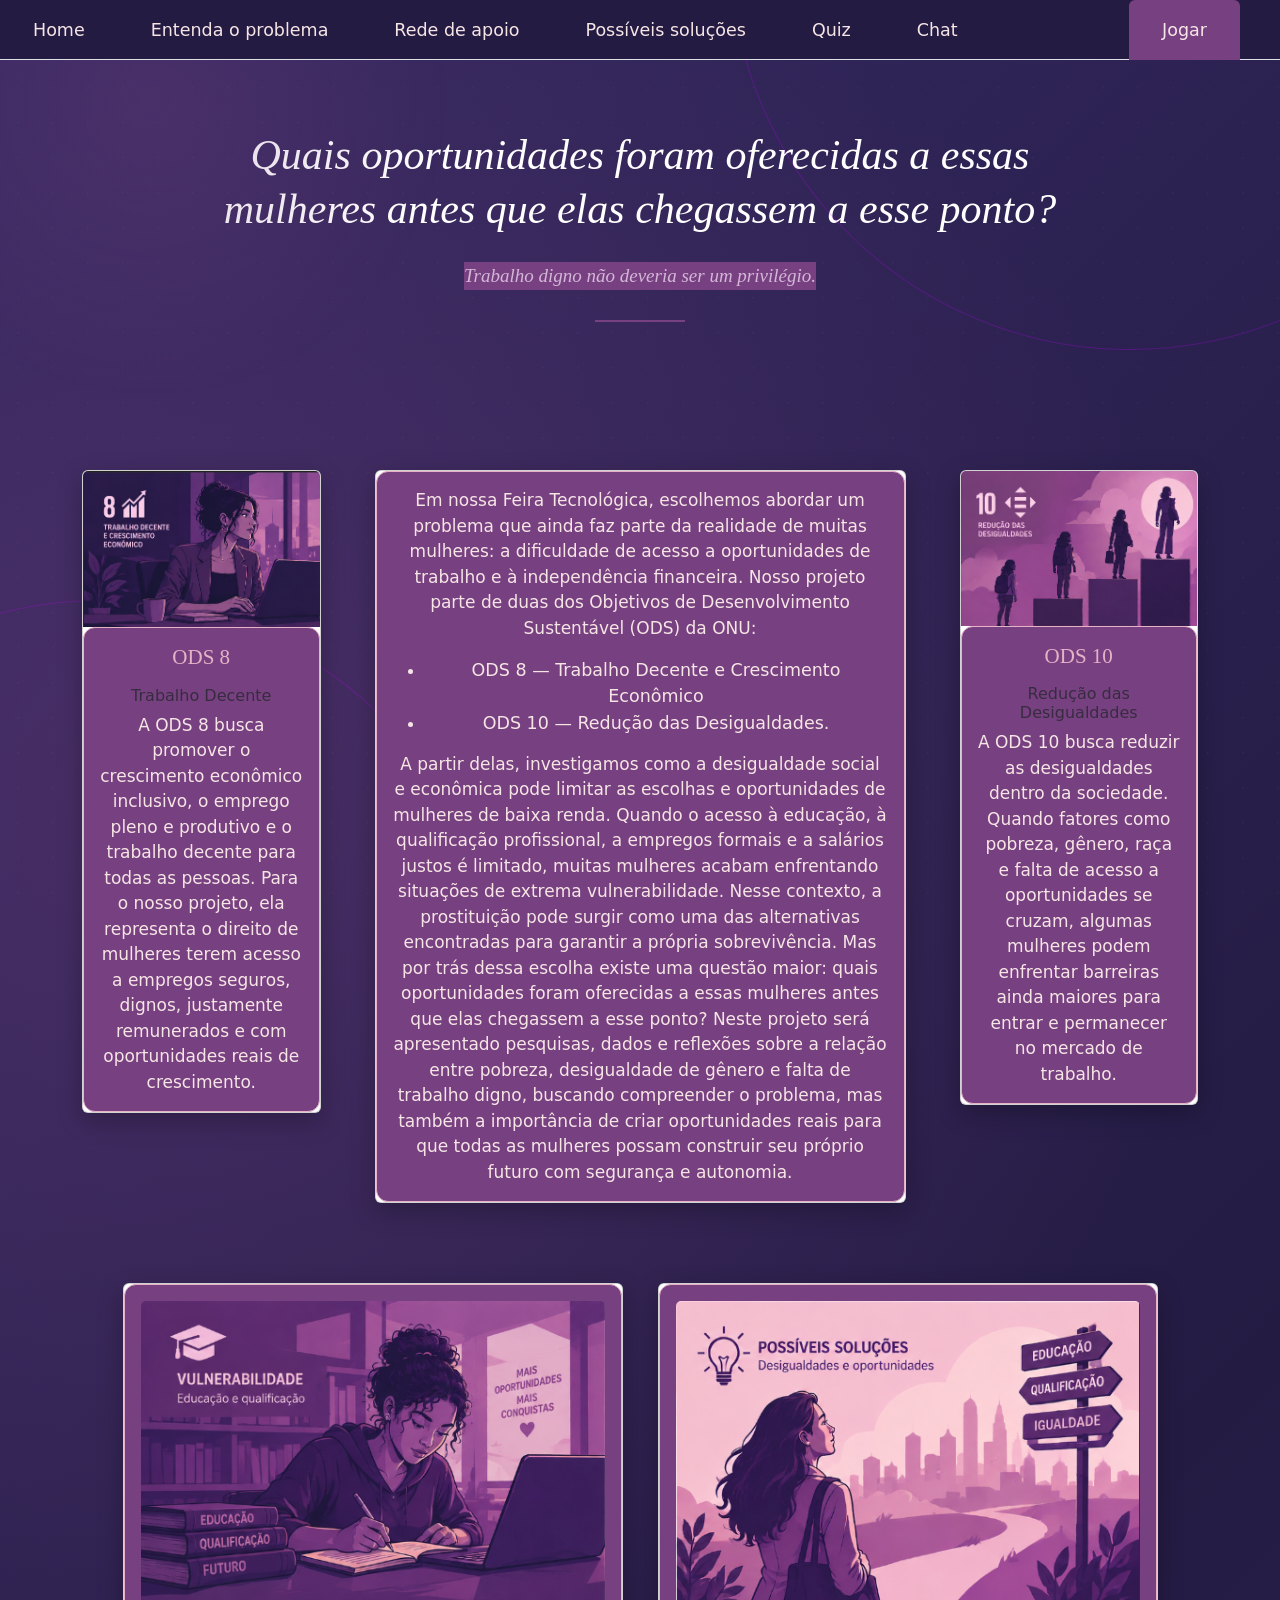
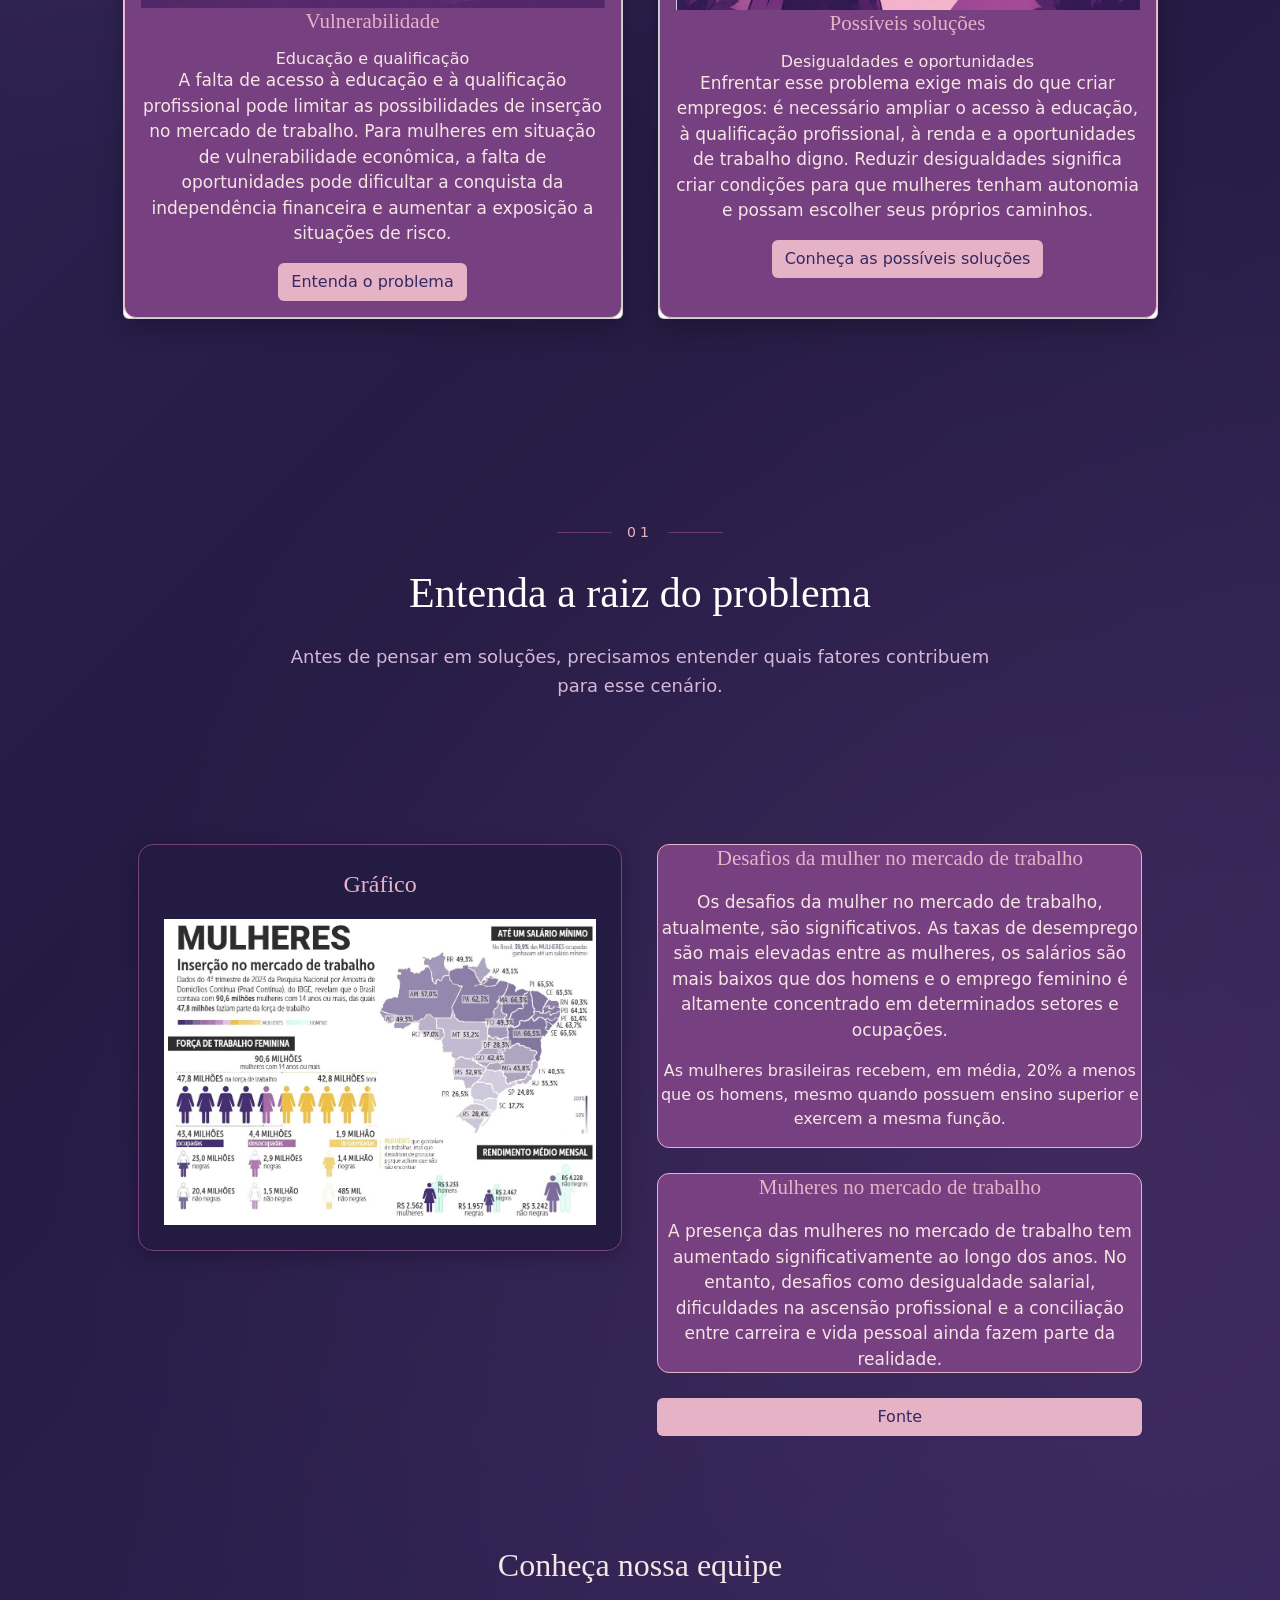
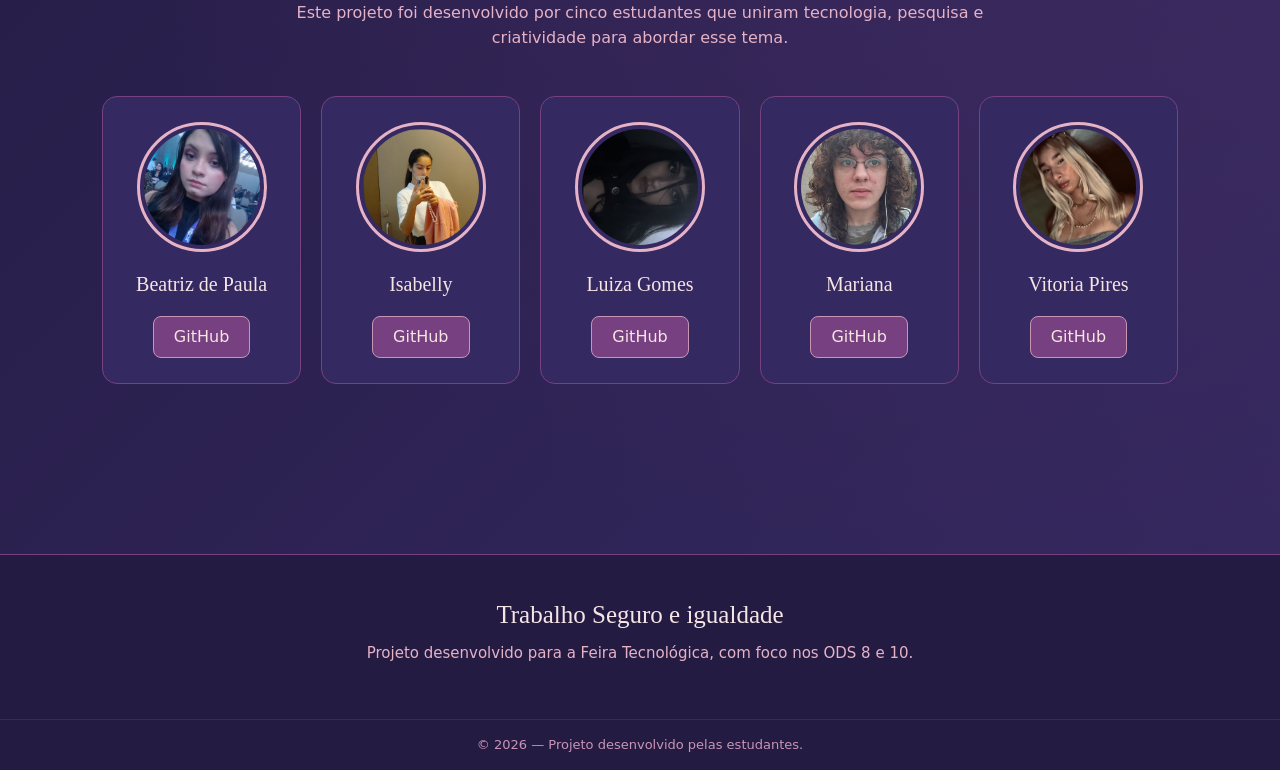
==== commit 65106b36: "finalizado" ====
--- a/index.html
+++ b/index.html
@@ -1,6 +1,6 @@
 <!DOCTYPE html>
 <html lang="pt-BR">
-
+ 
 <head>
     <meta charset="UTF-8">
     <meta name="viewport" content="width=device-width, initial-scale=1.0">
@@ -10,22 +10,23 @@
     <title>Além da escolha</title>
     <link rel="shortcut icon" href="img/icon.png" type="image/x-icon">
 </head>
-
+ 
 <body>
-    <!-- isso faz parte do bakcground-->
+    <!-- isso faz parte do background -->
     <div class="background-lines"></div>
+ 
     <ul class="nav nav-tabs">
         <li class="nav-item">
             <a class="nav-link" aria-current="page" href="index.html">Home</a>
         </li>
         <li class="nav-item">
-            <a class="nav-link" href="index.html#entenda-problema"> Entenda o problema</a>
+            <a class="nav-link" href="index.html#entenda-problema">Entenda o problema</a>
         </li>
         <!-- <li class="nav-item">
-            <a class="nav-link" href="entrevista.html"> Entrevista</a>
+            <a class="nav-link" href="entrevista.html">Entrevista</a>
         </li> -->
         <li class="nav-item">
-            <a class="nav-link" href="auxilio.html#rede-apoio"> Rede de apoio</a>
+            <a class="nav-link" href="auxilio.html#rede-apoio">Rede de apoio</a>
         </li>
         <li class="nav-item">
             <a class="nav-link" href="auxilio.html#alternativas">Possíveis soluções</a>
@@ -36,235 +37,241 @@
         <li class="nav-item">
             <a class="nav-link" href="chat.php">Chat</a>
         </li>
-
-        <a class=" nav-link btn-jogo" href="jogo.html">Jogar</a>
+ 
+        <a class="nav-link btn-jogo" href="jogo.html">Jogar</a>
     </ul>
-
-    <!--FRASE DE IMPACTO-->
+ 
+    <!-- FRASE DE IMPACTO -->
     <section class="frase-impacto">
-
         <p>
             Quais oportunidades foram oferecidas a essas mulheres
             antes que elas chegassem a esse ponto?
         </p>
-
+ 
         <span>
             Trabalho digno não deveria ser um privilégio.
         </span>
-
     </section>
-
-
+ 
+ 
     <div class="container text-center marginup">
+ 
+        <!-- CARDS ODS -->
         <div class="row">
+ 
             <div class="col">
-
                 <div class="card" style="width: 18rem;">
                     <img src="img/ods8.png" class="card-img-top" alt="...">
                     <div class="card-body">
                         <h5 class="card-title">ODS 8</h5>
-                        <h6 class="card-subtitle mb-2 text-body-secondary"> Trabalho Decente</h6>
-                        <p class="card-text">A ODS 8 busca promover o crescimento econômico inclusivo, o emprego pleno e
-                            produtivo e o trabalho decente para todas as pessoas. Para o nosso projeto, ela representa o
-                            direito de mulheres terem acesso a empregos seguros, dignos, justamente remunerados e com
-                            oportunidades reais de crescimento.</p>
-                    </div>
-                </div>
-            </div>
+                        <h6 class="card-subtitle mb-2 text-body-secondary">Trabalho Decente</h6>
+                        <p class="card-text">
+                            A ODS 8 busca promover o crescimento econômico inclusivo, o emprego pleno e
+                            produtivo e o trabalho decente para todas as pessoas. Para o nosso projeto, ela
+                            representa o direito de mulheres terem acesso a empregos seguros, dignos,
+                            justamente remunerados e com oportunidades reais de crescimento.
+                        </p>
+                    </div>
+                </div>
+            </div>
+ 
             <div class="col">
-
                 <div class="card" style="width: 18rem;">
                     <img src="img/ods10.png" class="card-img-top" alt="...">
                     <div class="card-body">
                         <h5 class="card-title">ODS 10</h5>
-                        <h6 class="card-subtitle mb-2 text-body-secondary"> Redução das Desigualdades</h6>
-                        <p class="card-text">A ODS 10 busca reduzir as desigualdades dentro da sociedade. Quando fatores
-                            como pobreza, gênero, raça e falta de acesso a oportunidades se cruzam, algumas mulheres
-                            podem enfrentar barreiras ainda maiores para entrar e permanecer no mercado de trabalho.</p>
-                    </div>
-                </div>
-            </div>
-
+                        <h6 class="card-subtitle mb-2 text-body-secondary">Redução das Desigualdades</h6>
+                        <p class="card-text">
+                            A ODS 10 busca reduzir as desigualdades dentro da sociedade. Quando fatores
+                            como pobreza, gênero, raça e falta de acesso a oportunidades se cruzam, algumas
+                            mulheres podem enfrentar barreiras ainda maiores para entrar e permanecer no
+                            mercado de trabalho.
+                        </p>
+                    </div>
+                </div>
+            </div>
+ 
+            <!-- CARD CENTRAL -->
             <div class="col-6">
                 <div class="card">
                     <div class="card-body">
-
-                        <p class="card-text">
-
-                            Em nossa Feira Tecnológica, escolhemos abordar um problema que ainda faz parte da realidade
-                            de muitas mulheres: a dificuldade de acesso a oportunidades de trabalho e à independência
-                            financeira.
-
-                            Nosso projeto parte de duas das Objetivos de Desenvolvimento Sustentável (ODS) da ONU:
-                        <ul>ODS 8 — Trabalho Decente e Crescimento Econômico</ul>
-                        <ul> ODS 10 — Redução das Desigualdades.</ul>
-
-                        A partir delas, investigamos como a desigualdade social e econômica pode limitar as escolhas e
-                        oportunidades de mulheres de baixa renda.
-
-                        Quando o acesso à educação, à qualificação profissional, a empregos formais e a salários justos
-                        é limitado, muitas mulheres acabam enfrentando situações de extrema vulnerabilidade. Nesse
-                        contexto, a prostituição pode surgir como uma das alternativas encontradas para garantir a
-                        própria sobrevivência.
-
-                        Mas por trás dessa escolha existe uma questão maior: quais oportunidades foram oferecidas a
-                        essas mulheres antes que elas chegassem a esse ponto?
-
-                        Neste projeto será apresentado pesquisas, dados e reflexões sobre a relação entre pobreza,
-                        desigualdade de gênero e falta de trabalho digno, buscando compreender o problema, mas também a
-                        importância de criar oportunidades reais para que todas as mulheres possam construir seu próprio
-                        futuro com segurança e autonomia.
-
-                        </p>
-
-                    </div>
-                </div>
-            </div>
-        </div>
-
-
-        <section class="secao-problema"> <!-- CARDS ENTENDA O PROBLEMA -->
-
+ 
+                        <p class="card-text">
+                            Em nossa Feira Tecnológica, escolhemos abordar um problema que ainda faz parte da
+                            realidade de muitas mulheres: a dificuldade de acesso a oportunidades de trabalho
+                            e à independência financeira.
+ 
+                            Nosso projeto parte de duas dos Objetivos de Desenvolvimento Sustentável (ODS)
+                            da ONU:
+                        </p>
+ 
+                        <ul>
+                            <li>ODS 8 — Trabalho Decente e Crescimento Econômico</li>
+                            <li>ODS 10 — Redução das Desigualdades.</li>
+                        </ul>
+ 
+                        <p class="card-text">
+                            A partir delas, investigamos como a desigualdade social e econômica pode limitar
+                            as escolhas e oportunidades de mulheres de baixa renda.
+ 
+                            Quando o acesso à educação, à qualificação profissional, a empregos formais e a
+                            salários justos é limitado, muitas mulheres acabam enfrentando situações de
+                            extrema vulnerabilidade. Nesse contexto, a prostituição pode surgir como uma das
+                            alternativas encontradas para garantir a própria sobrevivência.
+ 
+                            Mas por trás dessa escolha existe uma questão maior: quais oportunidades foram
+                            oferecidas a essas mulheres antes que elas chegassem a esse ponto?
+ 
+                            Neste projeto será apresentado pesquisas, dados e reflexões sobre a relação entre
+                            pobreza, desigualdade de gênero e falta de trabalho digno, buscando compreender o
+                            problema, mas também a importância de criar oportunidades reais para que todas as
+                            mulheres possam construir seu próprio futuro com segurança e autonomia.
+                        </p>
+ 
+                    </div>
+                </div>
+            </div>
+ 
+        </div> <!-- fim .row -->
+ 
+ 
+        <!-- CARDS ENTENDA O PROBLEMA -->
+        <section class="secao-problema">
             <div class="problema-container">
-
+ 
                 <div class="card card-problema">
                     <div class="card-body">
                         <img src="img/vulnerabilidade.png" class="card-img-top" alt="...">
-
-                        <h5 class="card-title">
-                            Vulnerabilidade
-                        </h5>
-
-                        <h6 class="card-subtitle">
-                            Educação e qualificação
-                        </h6>
-
+ 
+                        <h5 class="card-title">Vulnerabilidade</h5>
+ 
+                        <h6 class="card-subtitle">Educação e qualificação</h6>
+ 
                         <p class="card-text">
                             A falta de acesso à educação e à qualificação
                             profissional pode limitar as possibilidades de
                             inserção no mercado de trabalho.
-
+ 
                             Para mulheres em situação de vulnerabilidade
                             econômica, a falta de oportunidades pode dificultar
                             a conquista da independência financeira e aumentar
                             a exposição a situações de risco.
                         </p>
-
+ 
                         <a href="#entenda-problema" class="btn">Entenda o problema</a>
-
-                    </div>
-                </div>
-
-
+                    </div>
+                </div>
+ 
                 <div class="card card-problema">
                     <div class="card-body">
                         <img src="img/solução.png" class="card-img-top" alt="...">
-
-                        <h5 class="card-title">
-                            Possíveis soluções
-                        </h5>
-
-                        <h6 class="card-subtitle">
-                            Desigualdades e oportunidades
-                        </h6>
-
+ 
+                        <h5 class="card-title">Possíveis soluções</h5>
+ 
+                        <h6 class="card-subtitle">Desigualdades e oportunidades</h6>
+ 
                         <p class="card-text">
                             Enfrentar esse problema exige mais do que criar
                             empregos: é necessário ampliar o acesso à educação,
                             à qualificação profissional, à renda e a oportunidades
                             de trabalho digno.
-
+ 
                             Reduzir desigualdades significa criar condições para
                             que mulheres tenham autonomia e possam escolher seus
                             próprios caminhos.
                         </p>
+ 
                         <a href="auxilio.html" class="btn">Conheça as possíveis soluções</a>
-
-                    </div>
-                </div>
-
-            </div>
-
+                    </div>
+                </div>
+ 
+            </div>
         </section>
-
-
-
+ 
+ 
+        <!-- INÍCIO: ENTENDA O PROBLEMA -->
         <section id="entenda-problema" class="inicio-problema">
-
+ 
             <div class="marcador-problema">
                 <span>01</span>
             </div>
-
+ 
             <h2>Entenda a raiz do problema</h2>
-
+ 
             <p>
                 Antes de pensar em soluções, precisamos entender
                 quais fatores contribuem para esse cenário.
             </p>
-
+ 
         </section>
-
+ 
+ 
         <section class="entenda-problema">
-
             <div class="area-dados">
-
+ 
+                <!-- COLUNA 1: GRÁFICO -->
                 <div class="tabelas-container">
-
                     <div class="tabela-dados">
                         <h3>Gráfico</h3>
-
-                        <img class="grafico" src="img/grafico1.webp" alt="grafico">
-                        
-
-                </div>
-
-
+ 
+                        <img class="grafico"
+                            src="img/grafico1.webp"
+                            alt="Gráfico sobre mulheres no mercado de trabalho">
+                    </div>
+                </div>
+ 
+                <!-- COLUNA 2: CARDS DE TEXTO -->
                 <div class="cards-container">
-
+ 
                     <div class="area-texto">
-
                         <div class="card-body">
                             <h5 class="card-title">Desafios da mulher no mercado de trabalho</h5>
-                            <p class="card-text">Os desafios da mulher no mercado de trabalho, atualmente, são significativos. As taxas de desemprego são mais elevadas entre as mulheres, os salários são mais baixos que dos homens e o emprego feminino é altamente concentrado em determinados setores e ocupações. A desigualdade salarial, por exemplo, é um dos desafios mais persistentes da mulher no mercado de trabalho.</p>
-                            <p>As mulheres brasileiras recebem, em média, 20% a menos que os homens, mesmo quando possuem ensino superior e exercem a mesma função. Esse cenário é ainda mais grave para as mulheres negras, que recebem cerca de 44,4% da renda média dos homens brancos. Além de ganhar menos, a mulher é significativamente menos representada em cargos de liderança, evidenciando uma barreira significativa à ascensão profissional das mulheres.</p> 
-
-                            
-
-
-
-
+ 
+                            <p class="card-text">
+                                Os desafios da mulher no mercado de trabalho,
+                                atualmente, são significativos. As taxas de
+                                desemprego são mais elevadas entre as mulheres,
+                                os salários são mais baixos que dos homens
+                                e o emprego feminino é altamente concentrado
+                                em determinados setores e ocupações.
+                            </p>
+ 
+                            <p>
+                                As mulheres brasileiras recebem, em média,
+                                20% a menos que os homens, mesmo quando
+                                possuem ensino superior e exercem a mesma função.
+                            </p>
                         </div>
-
-                    </div>
-
-
+                    </div>
+ 
                     <div class="card-texto">
-
                         <div class="card-body">
                             <h5 class="card-title">Mulheres no mercado de trabalho</h5>
-                            <p class="card-text">A presença das mulheres no mercado de trabalho tem aumentado significativamente ao longo dos anos. No entanto, desafios como desigualdade salarial, dificuldades na ascensão profissional e a conciliação entre carreira e vida pessoal ainda fazem parte da realidade de muitas profissionais. A evolução da mulher no mercado de trabalho demonstra avanços importantes, mas também evidencia a necessidade de mudanças estruturais para garantir equidade e oportunidades justas para todas.
-
+ 
+                            <p class="card-text">
+                                A presença das mulheres no mercado de trabalho
+                                tem aumentado significativamente ao longo dos anos.
+                                No entanto, desafios como desigualdade salarial,
+                                dificuldades na ascensão profissional e a
+                                conciliação entre carreira e vida pessoal
+                                ainda fazem parte da realidade.
                             </p>
-                            <p class="card-text">
-                                
-                            </p>
-
                         </div>
-
-                    </div>
-                    <a class="btn"
-                        href="https://www.gupy.io/blog-do-emprego/mulheres-no-mercado-de-trabalho">Fonte</a>
-
-                </div>
-
-            </div>
-
-
-
+                    </div>
+ 
+                    <a class="btn" href="https://www.gupy.io/blog-do-emprego/mulheres-no-mercado-de-trabalho">
+                        Fonte
+                    </a>
+ 
+                </div>
+ 
+            </div>
         </section>
-
+ 
+ 
+        <!-- EQUIPE -->
         <section class="devs">
-
+ 
             <div class="devs-titulo">
                 <h2>Conheça nossa equipe</h2>
                 <p>
@@ -272,96 +279,71 @@
                     tecnologia, pesquisa e criatividade para abordar esse tema.
                 </p>
             </div>
-
+ 
             <div class="devs-container">
-
+ 
                 <!-- DEV 1 -->
                 <div class="dev-card">
                     <img src="img/bia.jpg" alt="">
-
                     <h3>Beatriz de Paula</h3>
-
-                    <a href="https://github.com/biadepaulav" target="_blank" class="github-btn">
-                        GitHub
-                    </a>
-                </div>
-
-
-
+                    <a href="https://github.com/biadepaulav" target="_blank" class="github-btn">GitHub</a>
+                </div>
+ 
                 <!-- DEV 2 -->
                 <div class="dev-card">
                     <img src="img/belly.PNG" alt="">
-
                     <h3>Isabelly</h3>
-
-                    <a href="https://github.com/isabellyBS" target="_blank" class="github-btn">
-                        GitHub
-                    </a>
-                </div>
-
-
+                    <a href="https://github.com/isabellyBS" target="_blank" class="github-btn">GitHub</a>
+                </div>
+ 
                 <!-- DEV 3 -->
                 <div class="dev-card">
                     <img src="img/eu.PNG" alt="">
-
                     <h3>Luiza Gomes</h3>
-
-                    <a href="https://github.com/luizagomes1008" target="_blank" class="github-btn">
-                        GitHub
-                    </a>
-                </div>
-
-
+                    <a href="https://github.com/luizagomes1008" target="_blank" class="github-btn">GitHub</a>
+                </div>
+ 
                 <!-- DEV 4 -->
                 <div class="dev-card">
                     <img src="img/1000113112.jpg" alt="">
-
                     <h3>Mariana</h3>
-
-                    <a href="https://github.com/MariCSilva" target="_blank" class="github-btn">
-                        GitHub
-                    </a>
-                </div>
-
-
+                    <a href="https://github.com/MariCSilva" target="_blank" class="github-btn">GitHub</a>
+                </div>
+ 
                 <!-- DEV 5 -->
                 <div class="dev-card">
                     <img src="img/IMG_9722.jpeg" alt="">
-
                     <h3>Vitoria Pires</h3>
-
-                    <a href="https://github.com/vihhpires" target="_blank" class="github-btn">
-                        GitHub
-                    </a>
-                </div>
-
-
-            </div>
-
+                    <a href="https://github.com/vihhpires" target="_blank" class="github-btn">GitHub</a>
+                </div>
+ 
+            </div>
+ 
         </section>
-
-        <script src="https://cdn.jsdelivr.net/npm/bootstrap@5.3.8/dist/js/bootstrap.bundle.min.js"></script>
-       
+ 
+    </div> <!-- fim .container -->
+ 
+ 
+    <!-- RODAPÉ -->
+    <footer class="footer">
+ 
+        <div class="footer-conteudo">
+            <h3>Trabalho Seguro e igualdade</h3>
+ 
+            <p>
+                Projeto desenvolvido para a Feira Tecnológica,
+                com foco nos ODS 8 e 10.
+            </p>
+        </div>
+ 
+        <div class="footer-final">
+            <p>© 2026 — Projeto desenvolvido pelas estudantes.</p>
+        </div>
+ 
+    </footer>
+ 
+    <script src="https://cdn.jsdelivr.net/npm/bootstrap@5.3.8/dist/js/bootstrap.bundle.min.js"></script>
 </body>
-<footer class="footer">
-
-    <div class="footer-conteudo">
-
-        <h3>Trabalho Seguro e igualdade</h3>
-
-        <p>
-            Projeto desenvolvido para a Feira Tecnológica,
-            com foco nos ODS 8 e 10.
-        </p>
-
-
-
-    </div>
-
-    <div class="footer-final">
-        <p>© 2026 — Projeto desenvolvido pelas estudantes.</p>
-    </div>
-
-</footer>
-
-</html>+ 
+</html>
+ 
--- a/style.css
+++ b/style.css
@@ -1,67 +1,66 @@
-/* FRASE DE IMPACTO */
-p.card-text{
+/* =========================
+   FRASE DE IMPACTO
+   ========================= */
+
+p.card-text {
     font-size: 17px !important;
 }
+
 .frase-impacto {
-    font-family:Georgia, 'Times New Roman', Times, serif;
+    font-family: Georgia, 'Times New Roman', Times, serif;
     font-style: italic;
     min-height: 50vh;
-
     display: flex;
     flex-direction: column;
     justify-content: center;
     align-items: center;
-
     text-align: center;
     padding: 40px 20px;
-
     animation: entrada 3.5s ease;
 }
 
 .frase-impacto p {
     max-width: 900px;
-
     font-size: 42px;
     line-height: 1.3;
-
     color: #ffffff;
-
     margin: 0;
 }
 
 .frase-impacto::after {
     content: "";
-
     width: 90px;
     height: 2px;
-
     background: #774181;
-
     margin-top: 30px;
-
     animation: linha 1.5s ease;
 }
 
-.entrevista{
+.frase-impacto span {
+    background-color: #774181;
+    margin-top: 25px;
+    font-size: 19px;
+    color: #d4b6d8;
+    opacity: 0;
+    animation: aparecerSubtitulo 1s ease forwards;
+    animation-delay: 0.8s;
+}
+
+.entrevista {
     justify-content: center;
     align-items: center;
-    padding-left: 23%;
     padding-top: 5%;
+    padding-left: 15%;
     width: 100%;
     margin-top: 10%;
-    padding-left: 15%;
-   
-}
-
-.grafico{
+}
+
+.grafico {
     max-width: 100%;
     height: auto;
 }
 
-
-
 @keyframes entrada {
-
     from {
         opacity: 0;
         transform: translateY(40px);
@@ -71,11 +70,9 @@
         opacity: 1;
         transform: translateY(0);
     }
-
 }
 
 @keyframes linha {
-
     from {
         width: 0;
         opacity: 0;
@@ -85,23 +82,9 @@
         width: 90px;
         opacity: 1;
     }
-
-}
-.frase-impacto span {
-    background-color: #774181;
-    margin-top: 25px;
-
-    font-size: 19px;
-    color: #d4b6d8;
-
-    opacity: 0;
-
-    animation: aparecerSubtitulo 1s ease forwards;
-    animation-delay: 0.8s;
 }
 
 @keyframes aparecerSubtitulo {
-
     from {
         opacity: 0;
     }
@@ -109,16 +92,18 @@
     to {
         opacity: 1;
     }
-
-}
-
-/*.......*/
-/* =========================
-   RESPONSIVIDADE DOS CARDS, OBS: TA TENSO MANO, O BOOTSTRAP DEIXAVA QUEBRAR, DEIXAVA UM GAP ENORME, ENTAO DEI IMPORTANCIA AOS ROW, SE FOR NECESARIO PODEM MUDAR MENINAS */
-
-.entenda-problema{
+}
+
+
+/* =========================
+   RESPONSIVIDADE DOS CARDS
+   OBS: TA TENSO MANO, O BOOTSTRAP DEIXAVA QUEBRAR, DEIXAVA UM GAP ENORME,
+   ENTAO DEI IMPORTANCIA AOS ROW, SE FOR NECESARIO PODEM MUDAR MENINAS
+   ========================= */
+
+.entenda-problema {
     display: grid;
-    grid-template-columns: 1fr 1fr;
+    grid-template-columns: 1fr;
     gap: 30px;
     align-items: start;
     width: 90%;
@@ -142,9 +127,13 @@
     width: 100%;
 }
 
+.card-body img {
+    max-width: 100%;
+    height: auto;
+}
+
 @media (max-width: 768px) {
-
-    .entenda-problema{
+    .entenda-problema {
         grid-template-columns: 1fr;
         width: 92%;
         gap: 20px;
@@ -157,51 +146,37 @@
     .area-texto {
         width: 100%;
     }
-
 }
 
 .row {
     display: grid;
-
     grid-template-columns: repeat(4, 1fr);
-
     gap: 30px;
-
     align-items: start;
 }
 
 /* Cards laterais */
-
 .row > .col {
     width: 100%;
     display: flex;
     justify-content: center;
 }
 
-
-/* CARD CENTRAL */
-
+/* Card central */
 .row > .col-6 {
     width: 100%;
-
     grid-column: 2 / 4;
     grid-row: 1 / 3;
-
     display: flex;
     justify-content: center;
 }
 
-
 /* Faz os cards ocuparem todo o espaço disponível */
-
 .row > .col .card {
     width: 100% !important;
     max-width: 18rem;
 }
 
-
-/* Card central */
-
 .row > .col-6 .card {
     width: 100% !important;
     max-width: 100%;
@@ -213,7 +188,6 @@
    ========================= */
 
 @media (max-width: 1000px) {
-
     .row {
         grid-template-columns: repeat(2, 1fr);
         gap: 25px;
@@ -228,7 +202,6 @@
     .row > .col .card {
         max-width: 18rem;
     }
-
 }
 
 
@@ -237,7 +210,6 @@
    ========================= */
 
 @media (max-width: 600px) {
-
     .container {
         width: 100%;
         padding-left: 15px;
@@ -248,7 +220,6 @@
         display: flex;
         flex-direction: column;
         align-items: center;
-
         gap: 25px;
     }
 
@@ -268,35 +239,42 @@
         width: 100% !important;
         max-width: 400px;
     }
-
-}
-.first-color { 
-	background: #352961; 
-}
-	
-.second-color { 
-	background: #774181; 
-}
-
-.third-color { 
-	background: #e6b2c6; 
-}
-
-.fourth-color { 
-	background: #f6e5e5; 
-}
-
-h5.card-title{
-    font-family:Georgia, 'Times New Roman', Times, serif;
-    color:#e6b2c6;
-    
-     font-size: 21px;
-
+}
+
+
+/* =========================
+   PALETA DE CORES
+   ========================= */
+
+.first-color {
+    background: #352961;
+}
+
+.second-color {
+    background: #774181;
+}
+
+.third-color {
+    background: #e6b2c6;
+}
+
+.fourth-color {
+    background: #f6e5e5;
+}
+
+h5.card-title {
+    font-family: Georgia, 'Times New Roman', Times, serif;
+    color: #e6b2c6;
+    font-size: 21px;
     line-height: 1.3;
-
     margin-bottom: 18px;
 }
- /* SECAO ENTENDA OS PROBLEMAS */
+
+
+/* =========================
+   SEÇÃO ENTENDA OS PROBLEMAS
+   ========================= */
+
 .secao-problema {
     margin-top: 80px;
     text-align: center;
@@ -314,49 +292,51 @@
     width: 500px;
 }
 
-
-.marginup{
+.marginup {
     margin-top: 20px;
 }
+
 .card {
     color: #f6e5e5;
     box-shadow: 0 8px 25px rgba(0, 0, 0, 0.25);
     font-size: 17.5px;
     transition: 0.3s ease;
 }
+
 .card:hover {
     transform: translateY(-5px);
-
     box-shadow: 0 12px 30px rgba(0, 0, 0, 0.35);
 }
-.btn{
-    background-color:#e6b2c6;
-    color:#352961 ;
+
+.btn {
+    background-color: #e6b2c6;
+    color: #352961;
     transition: 0.3s ease;
-
-}
+}
+
 .btn:hover {
-    background-color:#f6e5e5!important;
-    color:#352961 !important;
-    transform: scale(01.1);
-
-
-}
-.card-body{
-     background-color: #774181;
-    color: #f6e5e5;
-
+    background-color: #f6e5e5 !important;
+    color: #352961 !important;
+    transform: scale(1.1);
+}
+
+.card-body {
+    background-color: #774181;
+    color: #f6e5e5;
     border: 1px solid #e6b2c6;
-
     border-radius: 12px;
-	/* background-color: #774181;
-	color: #e6b2c6;
-	border-style: double;
-	border-color: #e6b2c6; */
-}
-
-/* NAV BAR */
-.btn-jogo{
+    /* background-color: #774181;
+    color: #e6b2c6;
+    border-style: double;
+    border-color: #e6b2c6; */
+}
+
+
+/* =========================
+   NAV BAR
+   ========================= */
+
+.btn-jogo {
     margin-left: auto;
     margin-right: 40px;
     background: #774181;
@@ -364,8 +344,8 @@
     padding: 20px 30px;
     text-decoration: none;
     border-left: 1px solid #e6b2c6;
-    
-}
+}
+
 .nav {
     background-color: #241b43;
     font-size: 17.5px;
@@ -386,14 +366,18 @@
     z-index: 1000;
 }
 
-.nav-link{
-	color: #f6e5e5;
-	padding: var(--bs-nav-link-padding-y) var(--bs-nav-link-padding-x); /* olhar e arrumar essas variaveis pra botão n ficar estranho */
-}
-
-/* Meninas, pedi pro chat um background criativo e numa pegada mais séria, eu achei legal, oq acham?
-daqui p baixo é o codigo no chat */
-
+.nav-link {
+    color: #f6e5e5;
+    /* olhar e arrumar essas variaveis pra botão n ficar estranho */
+    padding: var(--bs-nav-link-padding-y) var(--bs-nav-link-padding-x);
+}
+
+
+/* =========================
+   BACKGROUND
+   Meninas, pedi pro chat um background criativo e numa pegada mais séria,
+   eu achei legal, oq acham? Daqui p baixo é o codigo do chat
+   ========================= */
 
 body {
     margin: 0;
@@ -413,13 +397,9 @@
     position: fixed;
     inset: 0;
     pointer-events: none;
-
-    background-image:
-        radial-gradient(circle, rgba(255,255,255,0.12) 1px, transparent 1px);
-
+    background-image: radial-gradient(circle, rgba(255, 255, 255, 0.12) 1px, transparent 1px);
     background-size: 35px 35px;
     opacity: 0.25;
-
     animation: movimentoPontos 18s linear infinite;
 }
 
@@ -430,21 +410,16 @@
     width: 600px;
     height: 600px;
     border-radius: 50%;
-
     background: radial-gradient(
         circle,
         rgba(119, 65, 129, 0.25),
         transparent 70%
     );
-
     top: -200px;
     left: -150px;
-
     pointer-events: none;
-
     animation: brilho 12s ease-in-out infinite alternate;
 }
-
 
 /* Movimento discreto dos pontos */
 @keyframes movimentoPontos {
@@ -457,7 +432,6 @@
     }
 }
 
-
 /* Movimento do brilho */
 @keyframes brilho {
     0% {
@@ -472,8 +446,6 @@
         transform: translate(500px, 50px) scale(0.9);
     }
 }
-
-
 
 .background-lines {
     position: fixed;
@@ -487,15 +459,11 @@
 .background-lines::after {
     content: "";
     position: absolute;
-
     width: 800px;
     height: 800px;
-
     border: 1px solid rgba(195, 0, 255, 0.25);
     border-radius: 50%;
-
     transform: rotate(-25deg);
-
     animation: linhas 15s ease-in-out infinite alternate;
 }
 
@@ -520,6 +488,7 @@
     }
 }
 
+
 /* =========================
    TABELAS DE DADOS
    ========================= */
@@ -527,112 +496,74 @@
 .tabela-dados {
     width: 100%;
     background-color: #241b43;
-
     border: 1px solid #774181;
     border-radius: 15px;
-
     padding: 25px;
-
     box-sizing: border-box;
-
     box-shadow: 0 5px 20px rgba(0, 0, 0, 0.25);
 }
 
-
 /* Título da tabela */
-
 .tabela-dados h3 {
     font-family: Georgia, 'Times New Roman', Times, serif;
-
     color: #e6b2c6;
-
     font-size: 24px;
-
     text-align: center;
-
     margin-top: 0;
     margin-bottom: 20px;
 }
 
-
 /* Tabela */
-
 .tabela-dados table {
     width: 100%;
-
     border-collapse: collapse;
-
-    color: #f6e5e5;
-
+    color: #f6e5e5;
     font-size: 15px;
 }
 
-
 /* Cabeçalho */
-
 .tabela-dados th {
     background-color: #774181;
-
     color: #ffffff;
-
     padding: 12px;
-
     text-align: center;
-
     border: 1px solid #8f5a99;
 }
 
-
 /* Células */
-
 .tabela-dados td {
     padding: 11px;
-
     border: 1px solid #4b3760;
-
     text-align: center;
 }
 
-
 /* Primeira coluna alinhada à esquerda */
-
 .tabela-dados td:first-child,
 .tabela-dados th:first-child {
     text-align: left;
 }
 
-
 /* Efeito ao passar o mouse */
-
 .tabela-dados tbody tr:hover {
     background-color: #352961;
 }
 
-
 /* Linha do total */
-
 .tabela-dados .total {
     background-color: #774181;
 }
 
 .tabela-dados .total td {
     color: #f6e5e5;
-
     font-weight: bold;
 }
 
-
 /* Fonte */
-
 .tabela-dados .fonte {
     color: #d4b6d8;
-
     font-size: 11px;
-
     line-height: 1.5;
-
     text-align: left;
-
     margin-top: 15px;
 }
 
@@ -643,11 +574,8 @@
 
 .tabelas-container {
     display: flex;
-
     flex-direction: column;
-
     gap: 25px;
-
     width: 100%;
 }
 
@@ -657,16 +585,11 @@
    ========================= */
 
 @media (min-width: 1001px) {
-
     .area-dados {
         display: grid;
-
         grid-template-columns: 1fr 1fr;
-
         gap: 35px;
-
         align-items: start;
-
         width: 100%;
     }
 
@@ -676,14 +599,10 @@
 
     .cards-container {
         grid-column: 2;
-
         display: flex;
-
         flex-direction: column;
-
         gap: 25px;
     }
-
 }
 
 
@@ -692,12 +611,9 @@
    ========================= */
 
 @media (max-width: 1000px) {
-
     .area-dados {
         display: flex;
-
         flex-direction: column;
-
         gap: 30px;
     }
 
@@ -705,7 +621,6 @@
     .cards-container {
         width: 100%;
     }
-
 }
 
 
@@ -714,16 +629,13 @@
    ========================= */
 
 @media (max-width: 600px) {
-
     .tabela-dados {
         padding: 18px;
-
         overflow-x: auto;
     }
 
     .tabela-dados table {
         min-width: 500px;
-
         font-size: 13px;
     }
 
@@ -735,8 +647,8 @@
     .tabela-dados h3 {
         font-size: 20px;
     }
-
-}
+}
+
 
 /* =========================
    CABEÇALHO DA SEÇÃO
@@ -745,91 +657,61 @@
 .cabecalho-secao {
     width: 100%;
     max-width: 1100px;
-
     margin: 100px auto 60px;
-
     padding: 0 20px;
-
     box-sizing: border-box;
-
     text-align: center;
 }
 
-
 /* Número da seção */
-
 .numero-secao {
     display: block;
-
     color: #e6b2c6;
-
     font-size: 14px;
-
     letter-spacing: 5px;
-
     margin-bottom: 15px;
 }
 
-
 /* Linha decorativa */
-
 .linha-titulo {
     width: 65px;
     height: 2px;
-
     background-color: #774181;
-
     margin: 0 auto 25px;
 }
 
-
 /* Título */
-
 .cabecalho-secao h2 {
     font-family: Georgia, 'Times New Roman', Times, serif;
-
     color: #ffffff;
-
     font-size: 38px;
-
     line-height: 1.2;
-
     margin: 0 0 20px;
 }
 
-
 /* Texto abaixo do título */
-
 .cabecalho-secao p {
     max-width: 700px;
-
     margin: 0 auto;
-
     color: #d4b6d8;
-
     font-size: 17px;
-
     line-height: 1.6;
 }
+
+
 /* =========================
    INÍCIO — ENTENDA O PROBLEMA
    ========================= */
 
 .inicio-problema {
     min-height: 45vh;
-
     display: flex;
     flex-direction: column;
-
     justify-content: center;
     align-items: center;
-
     text-align: center;
-
     padding: 70px 20px 50px;
-
     box-sizing: border-box;
-
     animation: aparecer-problema 1.5s ease;
 }
 
@@ -840,34 +722,25 @@
 
 .marcador-problema {
     display: flex;
-
     align-items: center;
     justify-content: center;
-
     gap: 15px;
-
     margin-bottom: 25px;
 }
-
 
 .marcador-problema::before,
 .marcador-problema::after {
     content: "";
-
     width: 55px;
     height: 1px;
-
     background-color: #774181;
-
     opacity: 0.8;
-}
-
+    animation: linha-brilho 3s ease-in-out infinite;
+}
 
 .marcador-problema span {
     color: #e6b2c6;
-
     font-size: 14px;
-
     letter-spacing: 4px;
 }
 
@@ -878,15 +751,10 @@
 
 .inicio-problema h2 {
     font-family: Georgia, 'Times New Roman', Times, serif;
-
     font-size: 42px;
-
     font-weight: normal;
-
     color: #ffffff;
-
     margin: 0;
-
     animation: titulo-problema 2s ease;
 }
 
@@ -897,15 +765,10 @@
 
 .inicio-problema p {
     max-width: 700px;
-
     margin: 25px auto 0;
-
     color: #d4b6d8;
-
     font-size: 18px;
-
     line-height: 1.6;
-
     animation: texto-problema 2s ease;
 }
 
@@ -915,7 +778,6 @@
    ========================= */
 
 @keyframes aparecer-problema {
-
     from {
         opacity: 0;
     }
@@ -923,12 +785,9 @@
     to {
         opacity: 1;
     }
-
-}
-
+}
 
 @keyframes titulo-problema {
-
     from {
         opacity: 0;
         transform: translateY(25px);
@@ -938,12 +797,9 @@
         opacity: 1;
         transform: translateY(0);
     }
-
-}
-
+}
 
 @keyframes texto-problema {
-
     from {
         opacity: 0;
         transform: translateY(15px);
@@ -953,25 +809,9 @@
         opacity: 1;
         transform: translateY(0);
     }
-
-}
-.marcador-problema::before,
-.marcador-problema::after {
-    content: "";
-
-    width: 55px;
-    height: 1px;
-
-    background-color: #774181;
-
-    opacity: 0.8;
-
-    animation: linha-brilho 3s ease-in-out infinite;
-}
-
+}
 
 @keyframes linha-brilho {
-
     0%,
     100% {
         opacity: 0.4;
@@ -982,8 +822,13 @@
         opacity: 1;
         width: 65px;
     }
-
-}
+}
+
+
+/* =========================
+   CARDS DE AJUDA
+   ========================= */
+
 .cards-ajuda {
     display: grid;
     grid-template-columns: 1fr 1fr;
@@ -1047,38 +892,46 @@
     color: #352961 !important;
     transform: translateY(-3px);
 }
-/* div.modal-body{
-     background-color: #774181 ;
+
+
+/* =========================
+   MODAL (BOOTSTRAP)
+   ========================= */
+
+/* Versão antiga, mantida como referência
+div.modal-body {
+    background-color: #774181;
     border: 5px solid #352961;
     color: #f6e5e5;
 }
-div.modal-footer{
-    background-color: #774181 ;
-}
-div.modal-header{
-    background-color: #774181 ;
+
+div.modal-footer {
+    background-color: #774181;
+}
+
+div.modal-header {
+    background-color: #774181;
     font-size: medium;
     font-family: 'Times New Roman', Times, serif;
     color: #ffffff;
 }
-.first-color { 
-	background: #352961; 
-}
-	
-.second-color { 
-	background: #774181; 
-}
-
-.third-color { 
-	background: #e6b2c6; 
-}
-
-.fourth-color { 
-	background: #f6e5e5; 
-} */
- /* =========================
-   MODAL
-   ========================= */
+
+.first-color {
+    background: #352961;
+}
+
+.second-color {
+    background: #774181;
+}
+
+.third-color {
+    background: #e6b2c6;
+}
+
+.fourth-color {
+    background: #f6e5e5;
+}
+*/
 
 .modal-content {
     background-color: #352961;
@@ -1088,7 +941,6 @@
 }
 
 /* CABEÇALHO */
-
 div.modal-header {
     background-color: #c995b5;
     color: #241b43;
@@ -1103,401 +955,11 @@
 }
 
 /* BOTÃO X */
-
 .modal-header .btn-close {
     filter: invert(1);
 }
 
-/* ==========================================
-   SEÇÃO DE APOIOS
-========================================== */
-
-.secao-apoios {
-    width: 100%;
-    padding: 80px 6%;
-    box-sizing: border-box;
-}
-
-
-/* ==========================================
-   GRID
-========================================== */
-
-.grid-apoios {
-    max-width: 1200px;
-    margin: 45px auto 0;
-
-    display: flex;
-    justify-content: center;
-    align-items: flex-start;
-
-    flex-wrap: wrap;
-    gap: 30px;
-}
-
-.card-apoio {
-    width: calc((100% - 60px) / 3);
-    text-align: center;
-}
-
-/* ==========================================
-   CARD
-========================================== */
-
-.card-apoio {
-    text-align: center;
-}
-
-
-/* ==========================================
-   IMAGEM
-========================================== */
-
-.imagem-card {
-    position: relative;
-
-    width: 100%;
-    height: 300px;
-
-    overflow: hidden;
-
-    border-radius: 22px;
-
-    border: 2px solid #e6b2c6;
-
-    box-shadow:
-        0 12px 30px rgba(36, 27, 67, 0.25);
-
-    transition: 0.35s ease;
-}
-
-
-/* IMAGEM */
-
-.imagem-card img {
-    width: 100%;
-    height: 100%;
-
-    object-fit: cover;
-
-    display: block;
-
-    transition: 0.4s ease;
-}
-
-
-/* ==========================================
-   DEGRADÊ SOBRE A IMAGEM
-========================================== */
-
-.imagem-card::after {
-    content: "";
-
-    position: absolute;
-
-    inset: 0;
-
-    background: linear-gradient(
-        transparent 45%,
-        rgba(36, 27, 67, 0.88) 100%
-    );
-
-    pointer-events: none;
-}
-
-
-/* ==========================================
-   NOME
-========================================== */
-
-.nome-card {
-    position: absolute;
-
-    bottom: 0;
-    left: 0;
-
-    width: 100%;
-
-    padding: 25px 15px 20px;
-
-    box-sizing: border-box;
-
-    z-index: 2;
-}
-
-
-.nome-card h3 {
-    margin: 0;
-
-    color: #f6e5e5;
-
-    font-family: Georgia, serif;
-
-    font-size: 24px;
-
-    text-shadow:
-        0 2px 8px rgba(0, 0, 0, 0.4);
-}
-
-
-/* ==========================================
-   HOVER
-========================================== */
-
-.card-apoio:hover .imagem-card {
-    transform: translateY(-6px);
-
-    border-color: #e6b2c6;
-
-    box-shadow:
-        0 18px 40px rgba(36, 27, 67, 0.35);
-}
-
-
-.card-apoio:hover .imagem-card img {
-    transform: scale(1.06);
-}
-
-
-/* ==========================================
-   BOTÃO SAIBA MAIS
-========================================== */
-
-.botao-modal {
-    margin-top: 15px;
-
-    border: none;
-
-    background: #e6b2c6;
-
-    color: #352961;
-
-    padding: 11px 22px;
-
-    border-radius: 25px;
-
-    font-family: Arial, sans-serif;
-
-    font-size: 12px;
-
-    font-weight: bold;
-
-    cursor: pointer;
-
-    transition: 0.25s ease;
-}
-
-
-.botao-modal:hover {
-    background: #f6e5e5;
-
-    transform: translateY(-2px);
-
-    box-shadow:
-        0 5px 15px rgba(36, 27, 67, 0.20);
-}
-
-/* ==========================================
-   MODAIS
-========================================== */
-
-.modal-apoio {
-    position: fixed;
-
-    inset: 0;
-
-    z-index: 9999;
-
-    background: rgba(36, 27, 67, 0.80);
-
-    display: flex;
-
-    justify-content: center;
-    align-items: center;
-
-    padding: 20px;
-
-    box-sizing: border-box;
-
-    opacity: 0;
-    visibility: hidden;
-
-    transition: 0.3s ease;
-}
-
-
-/* MODAL ABERTA */
-
-.modal-apoio.aberta {
-    opacity: 1;
-    visibility: visible;
-}
-
-
-/* ==========================================
-   CAIXA DA MODAL
-========================================== */
-
-.conteudo-modal {
-    position: relative;
-
-    width: 100%;
-    max-width: 600px;
-
-    max-height: 85vh;
-
-    overflow-y: auto;
-
-    background: #f6e5e5;
-
-    color: #352961;
-
-    border-radius: 25px;
-
-    padding: 35px;
-
-    box-sizing: border-box;
-
-    box-shadow:
-        0 20px 60px rgba(20, 12, 40, 0.5);
-
-    transform: translateY(25px);
-
-    transition: 0.3s ease;
-}
-
-
-.modal-apoio.aberta .conteudo-modal {
-    transform: translateY(0);
-}
-
-
-/* ==========================================
-   IMAGEM
-========================================== */
-
-.modal-imagem {
-    width: 100%;
-    height: 180px;
-
-    overflow: hidden;
-
-    border-radius: 17px;
-
-    margin-bottom: 22px;
-}
-
-
-.modal-imagem img {
-    width: 100%;
-    height: 100%;
-
-    object-fit: cover;
-}
-
-
-/* ==========================================
-   TÍTULO
-========================================== */
-
-.conteudo-modal h2 {
-    font-family: Georgia, serif;
-
-    color: #352961;
-
-    font-size: 30px;
-
-    margin: 0 0 20px;
-}
-
-
-.conteudo-modal h3 {
-    font-family: Georgia, serif;
-
-    color: #774181;
-
-    font-size: 18px;
-
-    margin-top: 25px;
-}
-
-
-.conteudo-modal p,
-.conteudo-modal li {
-    font-family: Arial, sans-serif;
-
-    font-size: 14px;
-
-    line-height: 1.7;
-}
-
-
-/* ==========================================
-   BOTÃO FECHAR
-========================================== */
-
-.fechar-modal {
-    position: absolute;
-
-    top: 12px;
-    right: 15px;
-
-    width: 35px;
-    height: 35px;
-
-    border: none;
-
-    border-radius: 50%;
-
-    background: #e6b2c6;
-
-    color: #352961;
-
-    font-size: 25px;
-
-    cursor: pointer;
-
-    z-index: 2;
-
-    transition: 0.2s ease;
-}
-
-
-.fechar-modal:hover {
-    background: #774181;
-
-    color: white;
-
-    transform: rotate(90deg);
-}
-
-@media (max-width: 900px) {
-
-    .grid-apoios {
-        grid-template-columns: repeat(2, 1fr);
-    }
-
-}
-
-
-@media (max-width: 600px) {
-
-    .secao-apoios {
-        padding: 60px 5%;
-    }
-
-    .grid-apoios {
-        grid-template-columns: 1fr;
-    }
-
-    .imagem-card {
-        height: 280px;
-    }
-
-}
-
 /* CORPO */
-
 div.modal-body {
     background-color: #ffe9f1;
     color: #774181;
@@ -1511,41 +973,14 @@
     margin-bottom: 18px;
 }
 
-.texto-alternativas {
-    max-width: 900px;
-    margin: 30px auto 10px;
-    text-align: center;
-    color: #fefdff;
-}
-
-.texto-alternativas p {
-    font-family: Arial, sans-serif;
-    font-size: 16px;
-    line-height: 1.7;
-    margin-bottom: 15px;
-}
-
-.sem-online {
-    grid-column: 1 / -1;
-    text-align: center;
-    font-family: Arial, sans-serif;
-    color: #f6e5e5;
-    padding: 20px;
-}
-
-
-
 /* RODAPÉ */
-
 div.modal-footer {
-    background-color: #c995b5 ;
+    background-color: #c995b5;
     border-top: 1px solid #774181;
     padding: 15px 25px;
 }
 
-
 /* BOTÕES DO MODAL */
-
 div.modal-footer .btn {
     background-color: #774181;
     color: #f6e5e5;
@@ -1558,6 +993,7 @@
     background-color: #352961 !important;
     color: #d4b6d8 !important;
 }
+
 .imagem-modal {
     width: 60%;
     max-width: 250px;
@@ -1567,6 +1003,299 @@
     border-radius: 20px;
     padding: 5px;
 }
+
+
+/* ==========================================
+   SEÇÃO DE APOIOS
+   ========================================== */
+
+.secao-apoios {
+    width: 100%;
+    padding: 80px 6%;
+    box-sizing: border-box;
+}
+
+
+/* GRID */
+
+.grid-apoios {
+    max-width: 1200px;
+    margin: 45px auto 0;
+    display: flex;
+    justify-content: center;
+    align-items: flex-start;
+    flex-wrap: wrap;
+    gap: 30px;
+}
+
+
+/* CARD */
+
+.card-apoio {
+    width: calc((100% - 60px) / 3);
+    text-align: center;
+}
+
+
+/* IMAGEM */
+
+.imagem-card {
+    position: relative;
+    width: 100%;
+    height: 300px;
+    overflow: hidden;
+    border-radius: 22px;
+    border: 2px solid #e6b2c6;
+    box-shadow: 0 12px 30px rgba(36, 27, 67, 0.25);
+    transition: 0.35s ease;
+}
+
+.imagem-card img {
+    width: 100%;
+    height: 100%;
+    object-fit: cover;
+    display: block;
+    transition: 0.4s ease;
+}
+
+
+/* DEGRADÊ SOBRE A IMAGEM */
+
+.imagem-card::after {
+    content: "";
+    position: absolute;
+    inset: 0;
+    background: linear-gradient(
+        transparent 45%,
+        rgba(36, 27, 67, 0.88) 100%
+    );
+    pointer-events: none;
+}
+
+
+/* NOME */
+
+.nome-card {
+    position: absolute;
+    bottom: 0;
+    left: 0;
+    width: 100%;
+    padding: 25px 15px 20px;
+    box-sizing: border-box;
+    z-index: 2;
+}
+
+.nome-card h3 {
+    margin: 0;
+    color: #f6e5e5;
+    font-family: Georgia, serif;
+    font-size: 24px;
+    text-shadow: 0 2px 8px rgba(0, 0, 0, 0.4);
+}
+
+
+/* HOVER */
+
+.card-apoio:hover .imagem-card {
+    transform: translateY(-6px);
+    border-color: #e6b2c6;
+    box-shadow: 0 18px 40px rgba(36, 27, 67, 0.35);
+}
+
+.card-apoio:hover .imagem-card img {
+    transform: scale(1.06);
+}
+
+
+/* BOTÃO SAIBA MAIS */
+
+.botao-modal {
+    margin-top: 15px;
+    border: none;
+    background: #e6b2c6;
+    color: #352961;
+    padding: 11px 22px;
+    border-radius: 25px;
+    font-family: Arial, sans-serif;
+    font-size: 12px;
+    font-weight: bold;
+    cursor: pointer;
+    transition: 0.25s ease;
+}
+
+.botao-modal:hover {
+    background: #f6e5e5;
+    transform: translateY(-2px);
+    box-shadow: 0 5px 15px rgba(36, 27, 67, 0.20);
+}
+
+
+/* ==========================================
+   MODAIS (PERSONALIZADAS)
+   ========================================== */
+
+.modal-apoio {
+    position: fixed;
+    inset: 0;
+    z-index: 9999;
+    background: rgba(36, 27, 67, 0.80);
+    display: flex;
+    justify-content: center;
+    align-items: center;
+    padding: 20px;
+    box-sizing: border-box;
+    opacity: 0;
+    visibility: hidden;
+    transition: 0.3s ease;
+}
+
+/* MODAL ABERTA */
+.modal-apoio.aberta {
+    opacity: 1;
+    visibility: visible;
+}
+
+
+/* CAIXA DA MODAL */
+
+.conteudo-modal {
+    position: relative;
+    width: 100%;
+    max-width: 600px;
+    max-height: 85vh;
+    overflow-y: auto;
+    background: #f6e5e5;
+    color: #352961;
+    border-radius: 25px;
+    padding: 35px;
+    box-sizing: border-box;
+    box-shadow: 0 20px 60px rgba(20, 12, 40, 0.5);
+    transform: translateY(25px);
+    transition: 0.3s ease;
+}
+
+.modal-apoio.aberta .conteudo-modal {
+    transform: translateY(0);
+}
+
+
+/* IMAGEM */
+
+.modal-imagem {
+    width: 100%;
+    height: 180px;
+    overflow: hidden;
+    border-radius: 17px;
+    margin-bottom: 22px;
+}
+
+.modal-imagem img {
+    width: 100%;
+    height: 100%;
+    object-fit: cover;
+}
+
+
+/* TÍTULOS E TEXTO */
+
+.conteudo-modal h2 {
+    font-family: Georgia, serif;
+    color: #352961;
+    font-size: 30px;
+    margin: 0 0 20px;
+}
+
+.conteudo-modal h3 {
+    font-family: Georgia, serif;
+    color: #774181;
+    font-size: 18px;
+    margin-top: 25px;
+}
+
+.conteudo-modal p,
+.conteudo-modal li {
+    font-family: Arial, sans-serif;
+    font-size: 14px;
+    line-height: 1.7;
+}
+
+
+/* BOTÃO FECHAR */
+
+.fechar-modal {
+    position: absolute;
+    top: 12px;
+    right: 15px;
+    width: 35px;
+    height: 35px;
+    border: none;
+    border-radius: 50%;
+    background: #e6b2c6;
+    color: #352961;
+    font-size: 25px;
+    cursor: pointer;
+    z-index: 2;
+    transition: 0.2s ease;
+}
+
+.fechar-modal:hover {
+    background: #774181;
+    color: white;
+    transform: rotate(90deg);
+}
+
+@media (max-width: 900px) {
+    .grid-apoios {
+        grid-template-columns: repeat(2, 1fr);
+    }
+}
+
+@media (max-width: 600px) {
+    .secao-apoios {
+        padding: 60px 5%;
+    }
+
+    .grid-apoios {
+        grid-template-columns: 1fr;
+    }
+
+    .imagem-card {
+        height: 280px;
+    }
+}
+
+
+/* =========================
+   TEXTO DE ALTERNATIVAS
+   ========================= */
+
+.texto-alternativas {
+    max-width: 900px;
+    margin: 30px auto 10px;
+    text-align: center;
+    color: #fefdff;
+}
+
+.texto-alternativas p {
+    font-family: Arial, sans-serif;
+    font-size: 16px;
+    line-height: 1.7;
+    margin-bottom: 15px;
+}
+
+.sem-online {
+    grid-column: 1 / -1;
+    text-align: center;
+    font-family: Arial, sans-serif;
+    color: #f6e5e5;
+    padding: 20px;
+}
+
+
+/* =========================
+   EQUIPE (DEVS)
+   ========================= */
+
 .devs {
     width: 100%;
     padding: 70px 20px;
@@ -1662,35 +1391,35 @@
 /* TABLET */
 
 @media (max-width: 1000px) {
-
     .devs-container {
         grid-template-columns: repeat(3, 1fr);
     }
-
 }
 
 
 /* CELULAR */
 
 @media (max-width: 650px) {
-
     .devs-container {
         grid-template-columns: 1fr 1fr;
         gap: 15px;
     }
-
 }
 
 
 /* CELULAR PEQUENO */
 
 @media (max-width: 450px) {
-
     .devs-container {
         grid-template-columns: 1fr;
     }
-
-}
+}
+
+
+/* =========================
+   RODAPÉ
+   ========================= */
+
 .footer {
     background-color: #241b43;
     color: #f6e5e5;
@@ -1718,8 +1447,6 @@
     margin-bottom: 25px;
 }
 
-
-
 .footer-links a {
     color: #e6b2c6;
     text-decoration: none;
@@ -1742,9 +1469,10 @@
     font-size: 13px;
 }
 
+
 /* ==========================================
    ATENDIMENTOS ONLINE
-========================================== */
+   ========================================== */
 
 .lista-online {
     max-width: 1200px;
